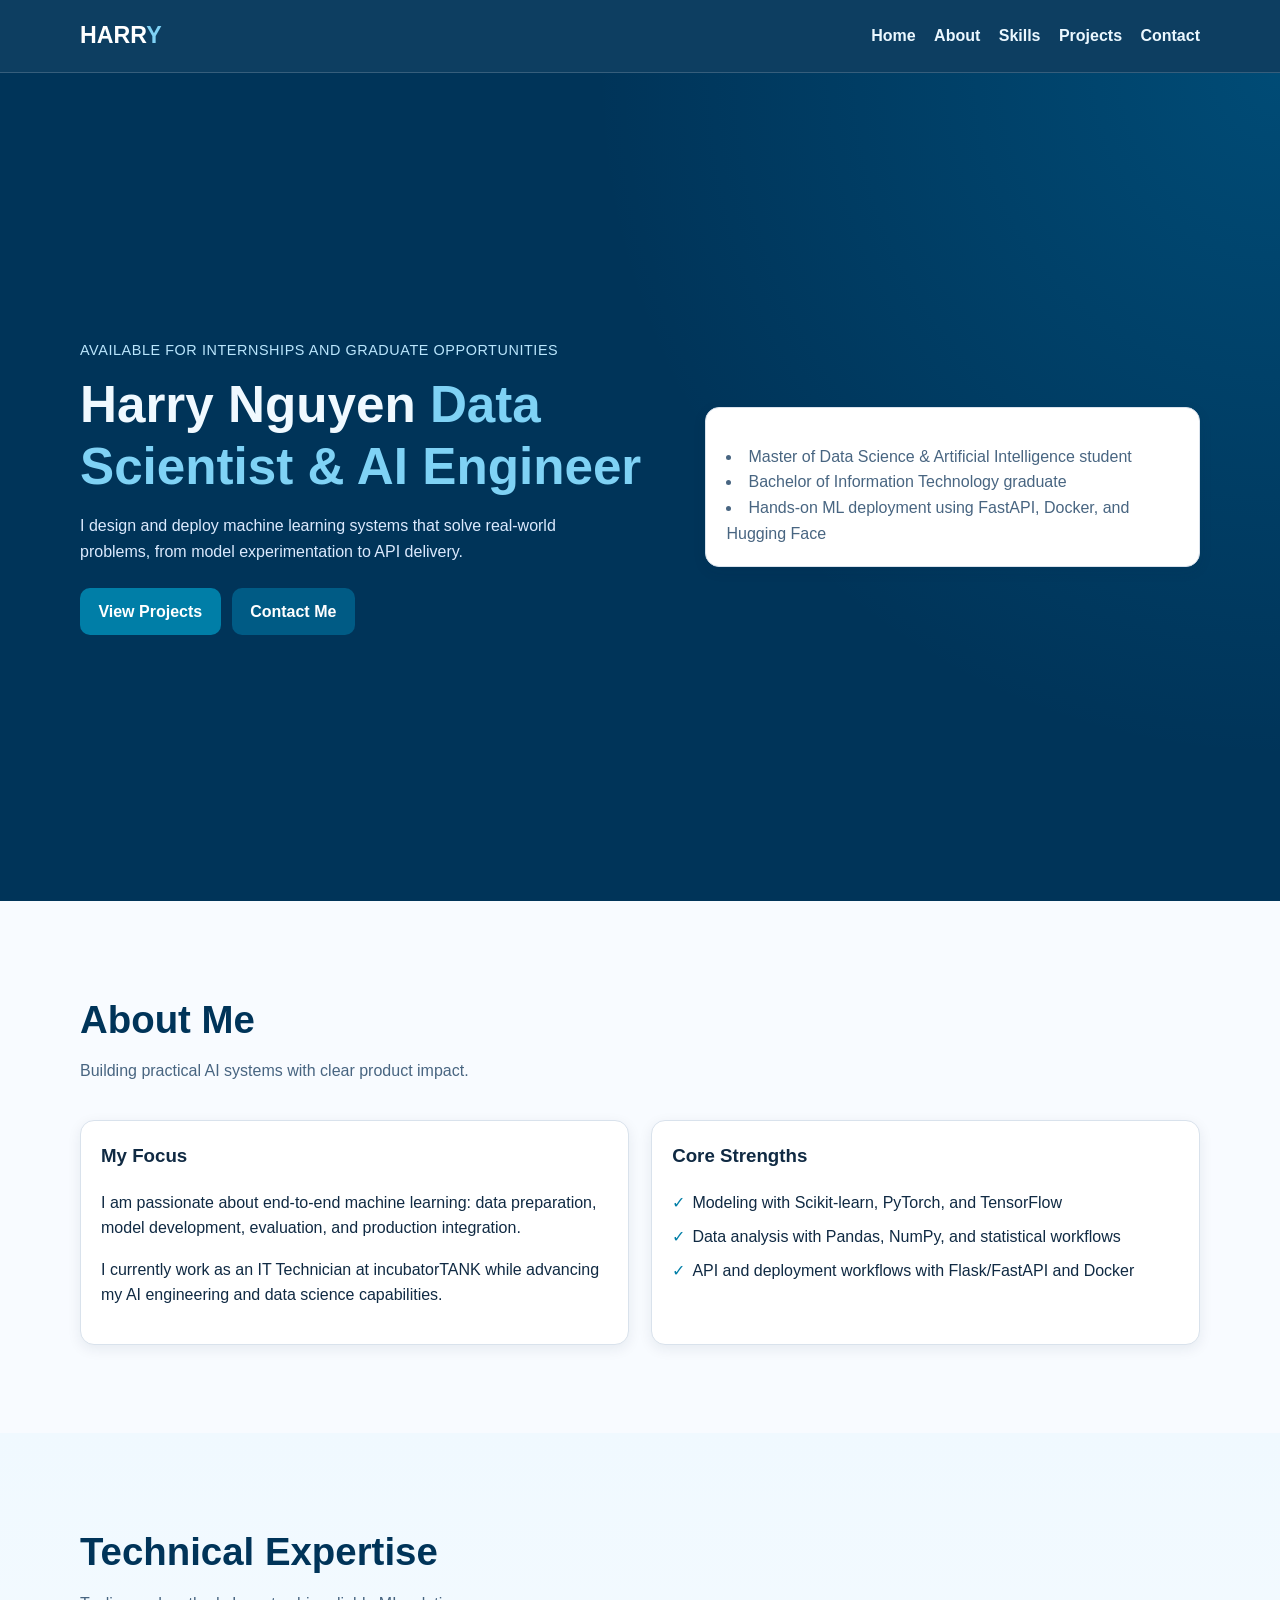
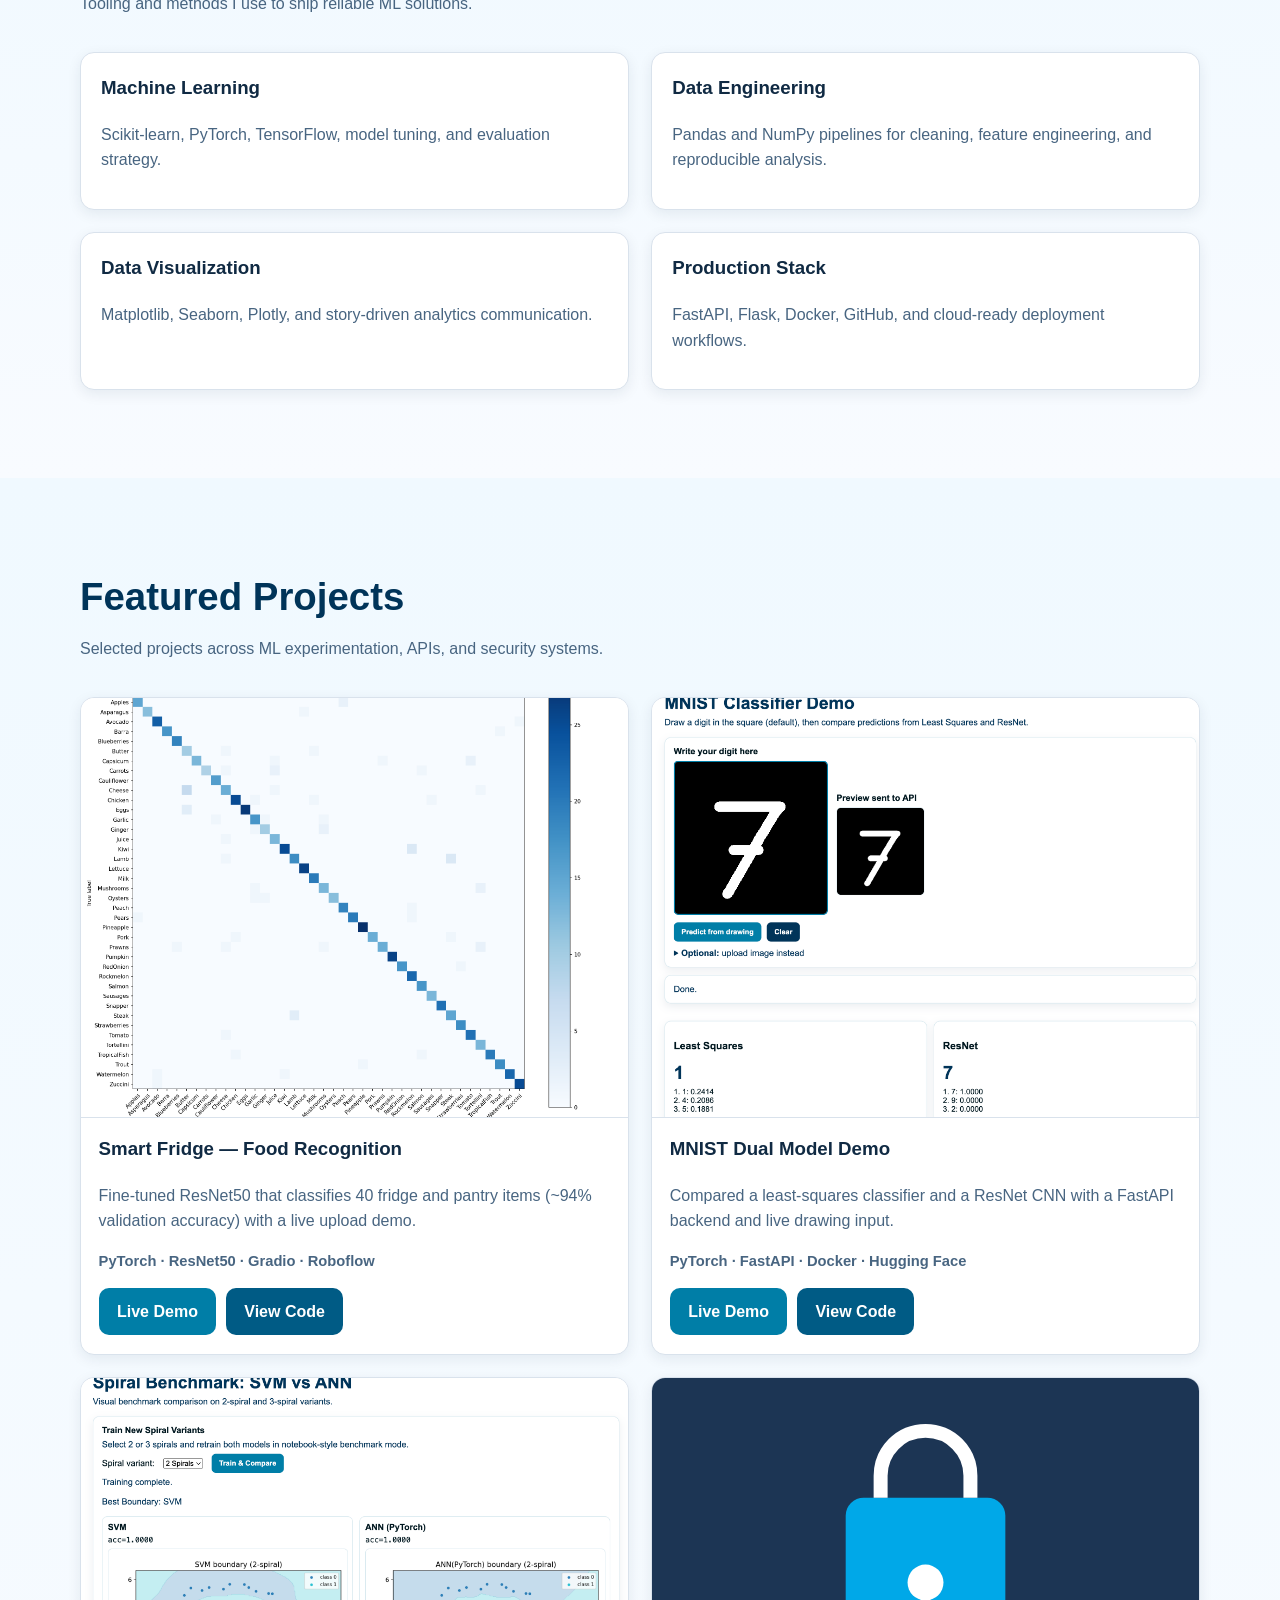
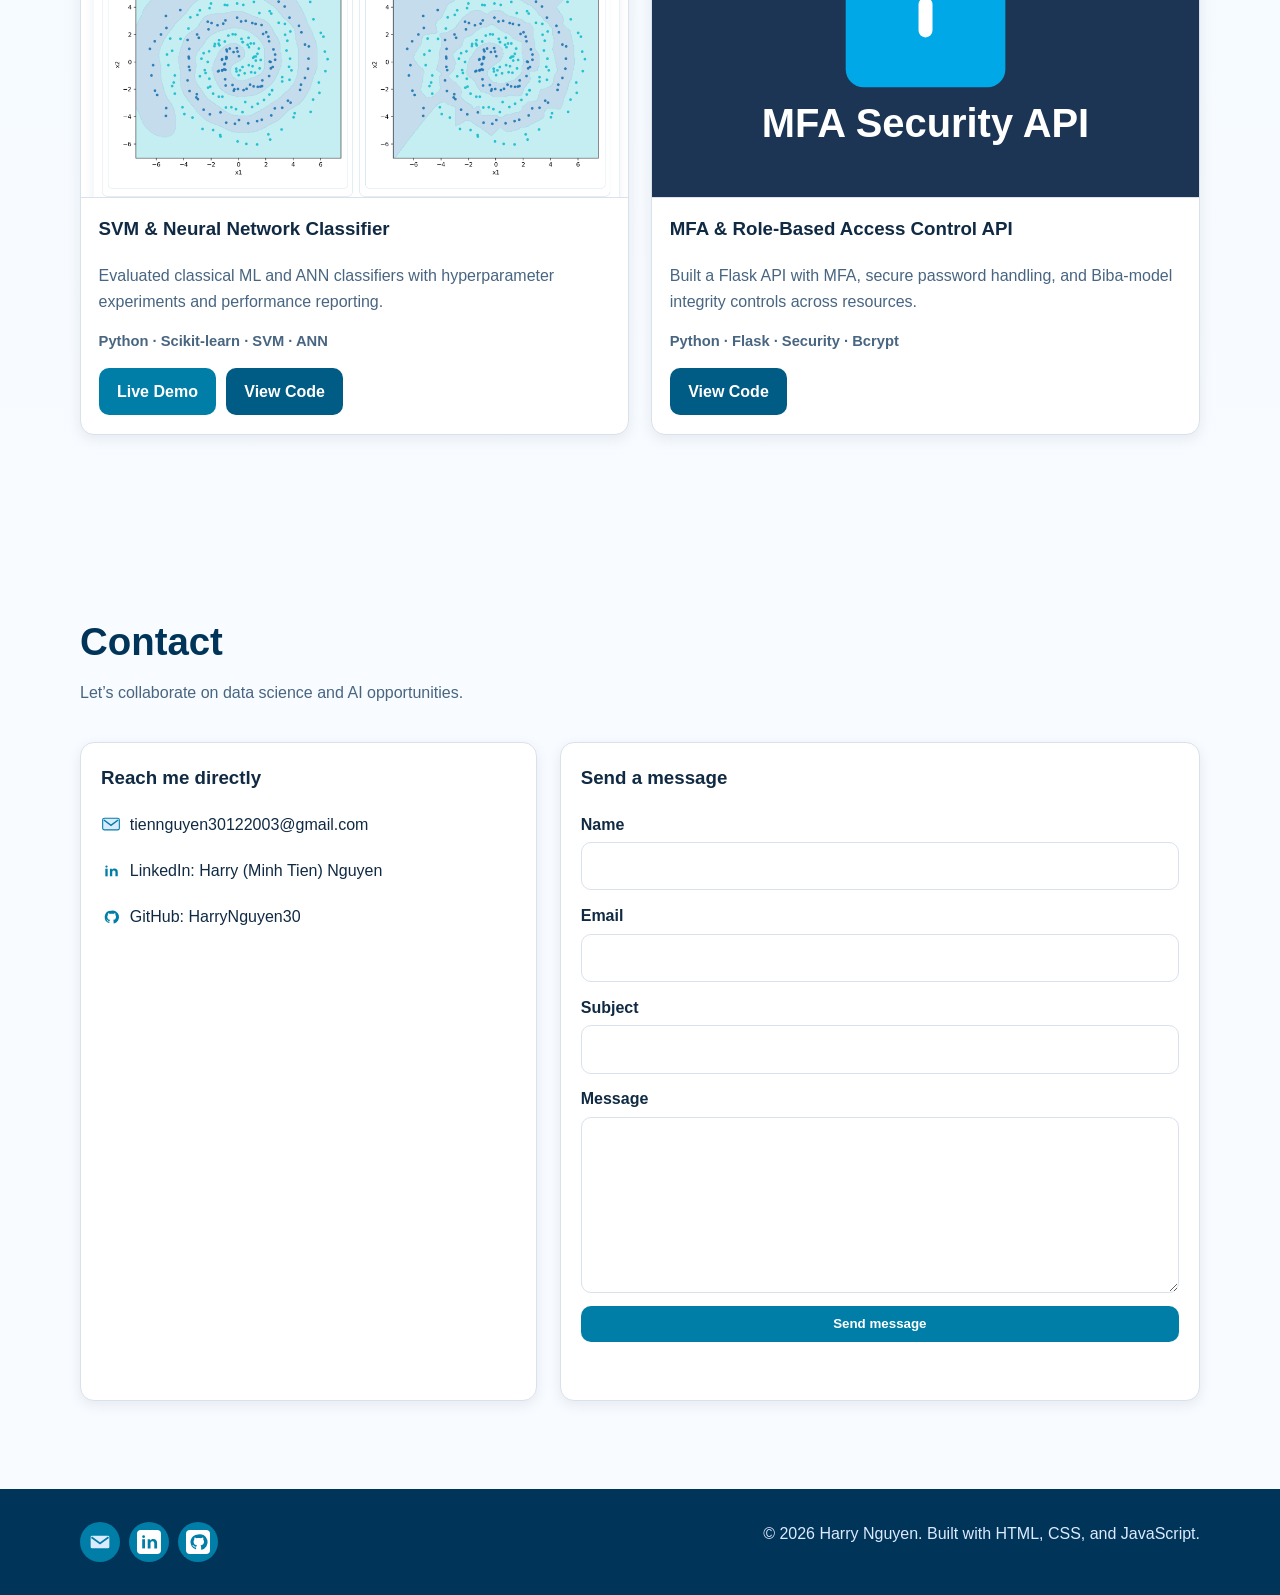
==== index.html @ ab0ff2de "Updated new project" ====
<!DOCTYPE html>
<html lang="en">
<head>
  <meta charset="UTF-8">
  <meta name="viewport" content="width=device-width, initial-scale=1.0">
  <title>Harry Nguyen | Data Scientist & AI Engineer</title>
  <meta name="description" content="Portfolio of Harry Nguyen, Data Scientist and AI Engineer building practical ML systems, APIs, and production-ready AI solutions.">
  <meta name="author" content="Harry Nguyen">
  <meta name="robots" content="index, follow">
  <link rel="canonical" href="https://harrynguyen30.github.io/harrynguyen.github.io/">

  <meta property="og:type" content="website">
  <meta property="og:title" content="Harry Nguyen | Data Scientist & AI Engineer">
  <meta property="og:description" content="Machine learning, AI engineering, and data science portfolio projects by Harry Nguyen.">
  <meta property="og:url" content="https://harrynguyen30.github.io/harrynguyen.github.io/">
  <meta property="og:image" content="images/og-cover.svg">

  <meta name="twitter:card" content="summary_large_image">
  <meta name="twitter:title" content="Harry Nguyen | Data Scientist & AI Engineer">
  <meta name="twitter:description" content="Machine learning, AI engineering, and data science portfolio projects by Harry Nguyen.">
  <meta name="twitter:image" content="images/og-cover.svg">

  <link rel="icon" type="image/svg+xml" href="images/favicon.svg">
  <link rel="stylesheet" href="static/css/theme.css">
  <link rel="stylesheet" href="static/css/layout.css">
  <link rel="stylesheet" href="static/css/components.css">
</head>
<body>
  <a class="skip-link" href="#main-content">Skip to main content</a>

  <header class="site-header" id="top">
    <div class="container">
      <nav class="site-nav" aria-label="Primary">
        <a class="logo" href="#home" aria-label="Go to homepage">
          HARR<span class="highlight">Y</span>
        </a>
        <button class="menu-toggle" type="button" aria-expanded="false" aria-controls="menu-list">
          <span class="menu-icon" aria-hidden="true"></span>
          <span class="sr-only">Toggle navigation menu</span>
        </button>
        <ul class="menu" id="menu-list">
          <li><a href="#home">Home</a></li>
          <li><a href="#about">About</a></li>
          <li><a href="#skills">Skills</a></li>
          <li><a href="#projects">Projects</a></li>
          <li><a href="#contact">Contact</a></li>
        </ul>
      </nav>
    </div>
  </header>

  <main id="main-content">
    <section class="hero" id="home" aria-labelledby="hero-heading">
      <div class="binary-bg" aria-hidden="true"></div>
      <div class="container hero-grid">
        <div class="hero-content">
          <p class="eyebrow">Available for internships and graduate opportunities</p>
          <h1 id="hero-heading">Harry Nguyen <span class="highlight">Data Scientist & AI Engineer</span></h1>
          <p class="lead">
            I design and deploy machine learning systems that solve real-world problems, from model experimentation to API delivery.
          </p>
          <div class="hero-cta">
            <a href="#projects" class="btn">View Projects</a>
            <a href="#contact" class="btn btn-secondary">Contact Me</a>
          </div>
        </div>
        <aside class="hero-aside card" aria-label="Quick profile">
          <ul class="hero-facts">
            <li>Master of Data Science & Artificial Intelligence student</li>
            <li>Bachelor of Information Technology graduate</li>
            <li>Hands-on ML deployment using FastAPI, Docker, and Hugging Face</li>
          </ul>
        </aside>
      </div>
    </section>

    <section id="about" class="section" aria-labelledby="about-heading">
      <div class="container">
        <div class="section-title">
          <h2 id="about-heading">About Me</h2>
          <p>Building practical AI systems with clear product impact.</p>
        </div>
        <div class="about-grid">
          <article class="card">
            <h3>My Focus</h3>
            <p>
              I am passionate about end-to-end machine learning: data preparation, model development, evaluation, and production integration.
            </p>
            <p>
              I currently work as an IT Technician at incubatorTANK while advancing my AI engineering and data science capabilities.
            </p>
          </article>
          <article class="card">
            <h3>Core Strengths</h3>
            <ul class="check-list">
              <li>Modeling with Scikit-learn, PyTorch, and TensorFlow</li>
              <li>Data analysis with Pandas, NumPy, and statistical workflows</li>
              <li>API and deployment workflows with Flask/FastAPI and Docker</li>
            </ul>
          </article>
        </div>
      </div>
    </section>

    <section id="skills" class="section section-alt" aria-labelledby="skills-heading">
      <div class="container">
        <div class="section-title">
          <h2 id="skills-heading">Technical Expertise</h2>
          <p>Tooling and methods I use to ship reliable ML solutions.</p>
        </div>
        <div class="skills-grid">
          <article class="skill card">
            <h3>Machine Learning</h3>
            <p>Scikit-learn, PyTorch, TensorFlow, model tuning, and evaluation strategy.</p>
          </article>
          <article class="skill card">
            <h3>Data Engineering</h3>
            <p>Pandas and NumPy pipelines for cleaning, feature engineering, and reproducible analysis.</p>
          </article>
          <article class="skill card">
            <h3>Data Visualization</h3>
            <p>Matplotlib, Seaborn, Plotly, and story-driven analytics communication.</p>
          </article>
          <article class="skill card">
            <h3>Production Stack</h3>
            <p>FastAPI, Flask, Docker, GitHub, and cloud-ready deployment workflows.</p>
          </article>
        </div>
      </div>
    </section>

    <section id="projects" class="section section-alt" aria-labelledby="projects-heading">
      <div class="container">
        <div class="section-title">
          <h2 id="projects-heading">Featured Projects</h2>
          <p>Selected projects across ML experimentation, APIs, and security systems.</p>
        </div>
        <div class="projects-grid">
          <article class="project card">
            <img src="images/project-smart-fridge.png" alt="Smart Fridge food classifier confusion matrix preview" width="800" height="420" loading="lazy">
            <div class="project-content">
              <h3>Smart Fridge — Food Recognition</h3>
              <p>Fine-tuned ResNet50 that classifies 40 fridge and pantry items (~94% validation accuracy) with a live upload demo.</p>
              <p class="project-tags">PyTorch · ResNet50 · Gradio · Roboflow</p>
              <div class="project-actions">
                <a href="https://huggingface.co/spaces/MinhTien30122003/smart-fridge" target="_blank" rel="noopener noreferrer" class="btn">Live Demo</a>
                <a href="https://github.com/HarryNguyen30/smart-fridge" target="_blank" rel="noopener noreferrer" class="btn btn-secondary">View Code</a>
              </div>
            </div>
          </article>

          <article class="project card">
            <img src="images/project-mnist.png" alt="MNIST dual model demo preview" width="800" height="420" loading="lazy">
            <div class="project-content">
              <h3>MNIST Dual Model Demo</h3>
              <p>Compared a least-squares classifier and a ResNet CNN with a FastAPI backend and live drawing input.</p>
              <p class="project-tags">PyTorch · FastAPI · Docker · Hugging Face</p>
              <div class="project-actions">
                <a href="https://huggingface.co/spaces/MinhTien30122003/MNIST_Demo" target="_blank" rel="noopener noreferrer" class="btn">Live Demo</a>
                <a href="https://github.com/HarryNguyen30/MNIST_Project" target="_blank" rel="noopener noreferrer" class="btn btn-secondary">View Code</a>
              </div>
            </div>
          </article>

          <article class="project card">
            <img src="images/project-svm.png" alt="SVM and neural network classifier preview" width="800" height="420" loading="lazy">
            <div class="project-content">
              <h3>SVM & Neural Network Classifier</h3>
              <p>Evaluated classical ML and ANN classifiers with hyperparameter experiments and performance reporting.</p>
              <p class="project-tags">Python · Scikit-learn · SVM · ANN</p>
              <div class="project-actions">
                <a href="https://huggingface.co/spaces/MinhTien30122003/SVM_vs_CNN" target="_blank" rel="noopener noreferrer" class="btn">Live Demo</a>
                <a href="https://github.com/HarryNguyen30/SVM_ANN_Project" target="_blank" rel="noopener noreferrer" class="btn btn-secondary">View Code</a>
              </div>
            </div>
          </article>

          <article class="project card">
            <img src="images/project-access.svg" alt="MFA and access control API preview" width="800" height="420" loading="lazy">
            <div class="project-content">
              <h3>MFA & Role-Based Access Control API</h3>
              <p>Built a Flask API with MFA, secure password handling, and Biba-model integrity controls across resources.</p>
              <p class="project-tags">Python · Flask · Security · Bcrypt</p>
              <div class="project-actions">
                <a href="https://github.com/HarryNguyen30/Security_Access-control" target="_blank" rel="noopener noreferrer" class="btn btn-secondary">View Code</a>
              </div>
            </div>
          </article>
        </div>
      </div>
    </section>

    <section id="contact" class="section" aria-labelledby="contact-heading">
      <div class="container">
        <div class="section-title">
          <h2 id="contact-heading">Contact</h2>
          <p>Let’s collaborate on data science and AI opportunities.</p>
        </div>
        <div class="contact-grid">
          <article class="card contact-info">
            <h3>Reach me directly</h3>
            <p>
              <a href="mailto:tiennguyen30122003@gmail.com" class="contact-link">
                <img src="images/icon-mail.svg" alt="" width="20" height="20" loading="lazy">
                <span>tiennguyen30122003@gmail.com</span>
              </a>
            </p>
            <p>
              <a href="https://www.linkedin.com/in/mtiennguyen/" target="_blank" rel="noopener noreferrer" class="contact-link">
                <img src="images/icon-linkedin.svg" alt="" width="20" height="20" loading="lazy">
                <span>LinkedIn: Harry (Minh Tien) Nguyen</span>
              </a>
            </p>
            <p>
              <a href="https://github.com/HarryNguyen30" target="_blank" rel="noopener noreferrer" class="contact-link">
                <img src="images/icon-github.svg" alt="" width="20" height="20" loading="lazy">
                <span>GitHub: HarryNguyen30</span>
              </a>
            </p>
          </article>

          <article class="card contact-form-wrap">
            <h3>Send a message</h3>
            <form id="contact-form" class="contact-form" action="https://formspree.io/f/myzevjvw" method="POST" novalidate>
              <div class="form-group">
                <label for="name" class="form-label">Name</label>
                <input id="name" name="name" class="form-control" type="text" autocomplete="name" required>
              </div>
              <div class="form-group">
                <label for="email" class="form-label">Email</label>
                <input id="email" name="email" class="form-control" type="email" autocomplete="email" required>
              </div>
              <div class="form-group">
                <label for="subject" class="form-label">Subject</label>
                <input id="subject" name="subject" class="form-control" type="text">
              </div>
              <div class="form-group">
                <label for="message" class="form-label">Message</label>
                <textarea id="message" name="message" class="form-control" rows="6" required></textarea>
              </div>
              <button type="submit" class="btn">Send message</button>
              <p id="form-status" class="form-status" role="status" aria-live="polite"></p>
            </form>
          </article>
        </div>
      </div>
    </section>
  </main>

  <footer class="site-footer">
    <div class="container footer-inner">
      <div class="social-links" aria-label="Social profiles">
        <a href="mailto:tiennguyen30122003@gmail.com" aria-label="Email Harry Nguyen">
          <img src="images/icon-mail.svg" alt="" width="24" height="24" loading="lazy">
        </a>
        <a href="https://www.linkedin.com/in/mtiennguyen/" target="_blank" rel="noopener noreferrer" aria-label="LinkedIn profile">
          <img src="images/icon-linkedin.svg" alt="" width="24" height="24" loading="lazy">
        </a>
        <a href="https://github.com/HarryNguyen30" target="_blank" rel="noopener noreferrer" aria-label="GitHub profile">
          <img src="images/icon-github.svg" alt="" width="24" height="24" loading="lazy">
        </a>
      </div>
      <p>&copy; 2026 Harry Nguyen. Built with HTML, CSS, and JavaScript.</p>
    </div>
  </footer>

  <script type="application/ld+json">
    {
      "@context": "https://schema.org",
      "@type": "Person",
      "name": "Harry Nguyen",
      "jobTitle": "Data Scientist and AI Engineer",
      "url": "https://harrynguyen30.github.io/harrynguyen.github.io/",
      "sameAs": [
        "https://github.com/HarryNguyen30",
        "https://www.linkedin.com/in/mtiennguyen/"
      ]
    }
  </script>
  <script src="static/js/main.js" defer></script>
</body>
</html>
---- static/css/theme.css ----
:root {
  --bg: #f8fbff;
  --surface: #ffffff;
  --ink: #102a43;
  --muted: #486581;
  --line: #d9e2ec;
  --brand-900: #003459;
  --brand-700: #005b85;
  --brand-600: #007ea7;
  --brand-500: #00a8e8;
  --success: #047857;
  --danger: #b42318;
  --radius-sm: 10px;
  --radius-md: 14px;
  --radius-lg: 20px;
  --shadow-sm: 0 4px 14px rgba(16, 42, 67, 0.08);
  --shadow-md: 0 12px 28px rgba(16, 42, 67, 0.12);
  --font-body: "Inter", "Segoe UI", Arial, sans-serif;
}

*,
*::before,
*::after {
  box-sizing: border-box;
}

html {
  scroll-behavior: smooth;
}

body {
  margin: 0;
  font-family: var(--font-body);
  color: var(--ink);
  background: var(--bg);
  line-height: 1.6;
}

img {
  display: block;
  max-width: 100%;
}

a {
  color: var(--brand-700);
  text-decoration-color: rgba(0, 91, 133, 0.35);
  text-underline-offset: 2px;
}

a:hover {
  color: var(--brand-600);
}

h1,
h2,
h3,
p {
  margin-top: 0;
}

ul {
  margin: 0;
  padding: 0;
}
---- static/css/layout.css ----
.container {
  width: min(1120px, calc(100% - 2rem));
  margin-inline: auto;
}

.section {
  padding: 5.5rem 0;
}

.section-alt {
  background: linear-gradient(180deg, #f0f9ff, #f8fbff);
}

.section-title {
  max-width: 680px;
  margin-bottom: 2.25rem;
}

.section-title h2 {
  font-size: clamp(1.8rem, 3vw, 2.4rem);
  color: var(--brand-900);
  margin-bottom: 0.5rem;
}

.section-title p {
  color: var(--muted);
}

.site-header {
  position: sticky;
  top: 0;
  z-index: 10;
  background: rgba(0, 52, 89, 0.95);
  backdrop-filter: blur(8px);
  border-bottom: 1px solid rgba(217, 226, 236, 0.2);
}

.site-nav {
  min-height: 72px;
  display: flex;
  align-items: center;
  justify-content: space-between;
  gap: 1rem;
}

.menu {
  list-style: none;
  display: flex;
  gap: 1.15rem;
}

.menu a {
  color: #ebf8ff;
  text-decoration: none;
  font-weight: 600;
}

.menu a:hover,
.menu a:focus-visible {
  color: #7fd2f5;
}

.hero {
  position: relative;
  overflow: clip;
  min-height: calc(100vh - 72px);
  display: grid;
  align-items: center;
  background: radial-gradient(circle at top right, rgba(0, 168, 232, 0.2), transparent 45%), var(--brand-900);
  color: #f0f9ff;
}

.hero-grid {
  display: grid;
  grid-template-columns: 1.2fr 1fr;
  gap: 2rem;
  align-items: center;
  padding: 4rem 0;
}

.hero-content {
  position: relative;
  z-index: 1;
}

.hero-content h1 {
  font-size: clamp(2rem, 4vw, 3.5rem);
  line-height: 1.2;
  margin-bottom: 1rem;
}

.about-grid,
.skills-grid,
.stats-grid,
.projects-grid,
.contact-grid {
  display: grid;
  gap: 1.4rem;
}

.about-grid {
  grid-template-columns: repeat(2, minmax(0, 1fr));
}

.skills-grid {
  grid-template-columns: repeat(2, minmax(0, 1fr));
}

.stats-grid {
  grid-template-columns: repeat(4, minmax(0, 1fr));
}

.projects-grid {
  grid-template-columns: repeat(2, minmax(0, 1fr));
}

.contact-grid {
  grid-template-columns: 1fr 1.4fr;
}

.site-footer {
  background: var(--brand-900);
  color: #dbeafe;
  padding: 2rem 0;
}

.footer-inner {
  display: flex;
  flex-wrap: wrap;
  align-items: center;
  justify-content: space-between;
  gap: 1rem;
}

@media (max-width: 1024px) {
  .hero-grid,
  .stats-grid {
    grid-template-columns: repeat(2, minmax(0, 1fr));
  }
}

@media (max-width: 780px) {
  .section {
    padding: 4rem 0;
  }

  .hero-grid,
  .about-grid,
  .skills-grid,
  .projects-grid,
  .stats-grid,
  .contact-grid {
    grid-template-columns: 1fr;
  }
}
---- static/css/components.css ----
.card {
  background: var(--surface);
  border: 1px solid var(--line);
  border-radius: var(--radius-md);
  box-shadow: var(--shadow-sm);
  padding: 1.25rem;
}

.btn {
  display: inline-flex;
  align-items: center;
  justify-content: center;
  border: none;
  border-radius: var(--radius-sm);
  background: var(--brand-600);
  color: #ffffff;
  padding: 0.65rem 1.15rem;
  font-weight: 600;
  text-decoration: none;
  cursor: pointer;
  transition: transform 0.2s ease, background-color 0.2s ease;
}

.btn:hover,
.btn:focus-visible {
  background: var(--brand-500);
  transform: translateY(-1px);
}

.btn-secondary {
  background: var(--brand-700);
}

.logo {
  text-decoration: none;
  color: #ffffff;
  font-weight: 800;
  font-size: 1.45rem;
}

.highlight {
  color: #7fd2f5;
}

.eyebrow {
  color: #bae6fd;
  margin-bottom: 0.75rem;
  text-transform: uppercase;
  letter-spacing: 0.04em;
  font-size: 0.9rem;
}

.lead {
  max-width: 58ch;
  color: #dbeafe;
}

.hero-cta {
  display: flex;
  flex-wrap: wrap;
  gap: 0.7rem;
  margin-top: 1.5rem;
}

.hero-aside img {
  width: 100%;
  border-radius: var(--radius-sm);
}

.hero-facts {
  margin-top: 1rem;
  list-style: disc inside;
  color: var(--muted);
}

.check-list {
  list-style: none;
  display: grid;
  gap: 0.55rem;
}

.check-list li::before {
  content: "✓";
  margin-right: 0.45rem;
  color: var(--brand-600);
}

.skill p,
.stat-label,
.project-content p {
  color: var(--muted);
}

.stat-card {
  text-align: center;
}

.stat-number {
  margin: 0;
  font-size: 2.25rem;
  color: var(--brand-700);
  font-weight: 700;
}

.project {
  padding: 0;
  overflow: hidden;
}

.project > img {
  width: 100%;
  aspect-ratio: 16 / 9;
  object-fit: cover;
  border-bottom: 1px solid var(--line);
}

.project-content {
  padding: 1rem 1.1rem 1.2rem;
}

.project-tags {
  font-size: 0.92rem;
  font-weight: 600;
  color: var(--brand-700);
}

.project-actions {
  display: flex;
  flex-wrap: wrap;
  gap: 0.6rem;
}

.contact-form {
  display: grid;
  gap: 0.8rem;
}

.form-group {
  display: grid;
  gap: 0.3rem;
}

.form-label {
  font-weight: 600;
}

.form-control {
  width: 100%;
  border: 1px solid var(--line);
  border-radius: var(--radius-sm);
  padding: 0.65rem 0.75rem;
  font: inherit;
  color: var(--ink);
  background: #ffffff;
}

.form-control:focus-visible,
.btn:focus-visible,
.menu-toggle:focus-visible,
.menu a:focus-visible {
  outline: 3px solid rgba(0, 168, 232, 0.4);
  outline-offset: 2px;
}

.form-status {
  min-height: 1.5rem;
  margin: 0.1rem 0 0;
  color: var(--success);
  font-weight: 600;
}

.form-status.error {
  color: var(--danger);
}

.social-links {
  display: flex;
  gap: 0.55rem;
}

.social-links a {
  display: inline-flex;
  width: 40px;
  height: 40px;
  border-radius: 999px;
  align-items: center;
  justify-content: center;
  background: var(--brand-600);
}

.social-links a:hover,
.social-links a:focus-visible {
  background: var(--brand-500);
}

.social-links img {
  border: 0;
}

.contact-link {
  display: inline-flex;
  align-items: center;
  gap: 0.55rem;
  text-decoration: none;
  color: var(--ink);
}

.contact-link img {
  flex-shrink: 0;
}

.contact-link:hover,
.contact-link:focus-visible {
  color: var(--brand-700);
}

.skip-link,
.sr-only {
  position: absolute;
  width: 1px;
  height: 1px;
  padding: 0;
  margin: -1px;
  overflow: hidden;
  clip: rect(0, 0, 0, 0);
  white-space: nowrap;
  border: 0;
}

.skip-link:focus {
  width: auto;
  height: auto;
  margin: 1rem;
  clip: auto;
  overflow: visible;
  background: #ffffff;
  color: var(--ink);
  border-radius: 8px;
  padding: 0.6rem 0.8rem;
  z-index: 1000;
}

.binary-bg {
  position: absolute;
  inset: 0;
  pointer-events: none;
  opacity: 0.18;
}

.binary-column {
  position: absolute;
  top: -30%;
  width: 24px;
  color: rgba(186, 230, 253, 0.7);
  font-family: ui-monospace, SFMono-Regular, Menlo, monospace;
  font-size: 12px;
  text-align: center;
  animation-name: fall;
  animation-iteration-count: infinite;
  animation-timing-function: linear;
}

@keyframes fall {
  0% {
    transform: translateY(-120%);
  }
  100% {
    transform: translateY(900%);
  }
}

.menu-toggle {
  display: none;
  width: 42px;
  height: 42px;
  border: 1px solid rgba(255, 255, 255, 0.25);
  background: transparent;
  border-radius: 9px;
  cursor: pointer;
}

.menu-icon,
.menu-icon::before,
.menu-icon::after {
  display: block;
  width: 18px;
  height: 2px;
  border-radius: 2px;
  background: #ffffff;
  margin-inline: auto;
  content: "";
}

.menu-icon::before {
  transform: translateY(-6px);
}

.menu-icon::after {
  transform: translateY(4px);
}

@media (max-width: 780px) {
  .menu-toggle {
    display: block;
  }

  .menu {
    position: absolute;
    top: 72px;
    left: 1rem;
    right: 1rem;
    display: none;
    flex-direction: column;
    gap: 0;
    border-radius: var(--radius-md);
    background: var(--brand-900);
    border: 1px solid rgba(217, 226, 236, 0.2);
    overflow: hidden;
  }

  .menu li {
    border-bottom: 1px solid rgba(217, 226, 236, 0.15);
  }

  .menu li:last-child {
    border-bottom: 0;
  }

  .menu a {
    display: block;
    padding: 0.9rem 1rem;
  }

  .menu.is-open {
    display: flex;
  }
}

@media (prefers-reduced-motion: reduce) {
  *,
  *::before,
  *::after {
    animation-duration: 0.01ms !important;
    animation-iteration-count: 1 !important;
    transition-duration: 0.01ms !important;
    scroll-behavior: auto !important;
  }
}
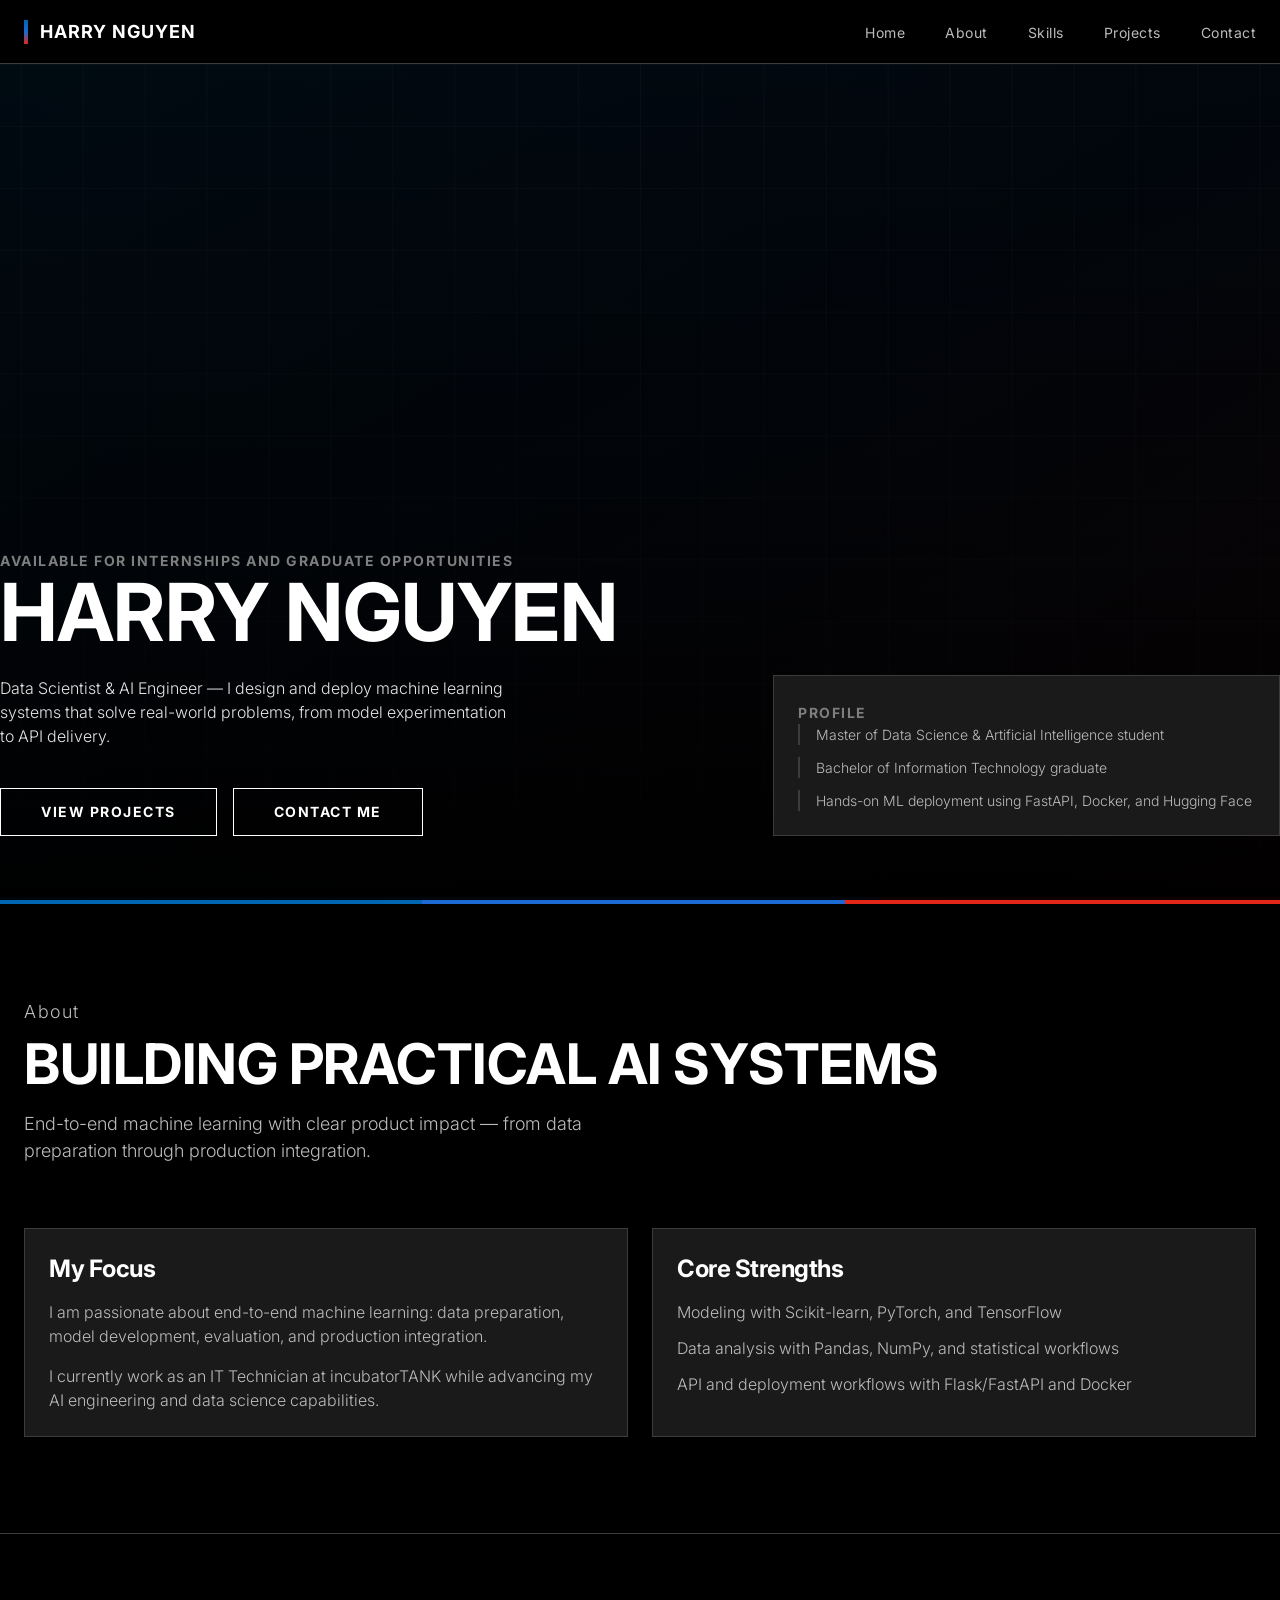
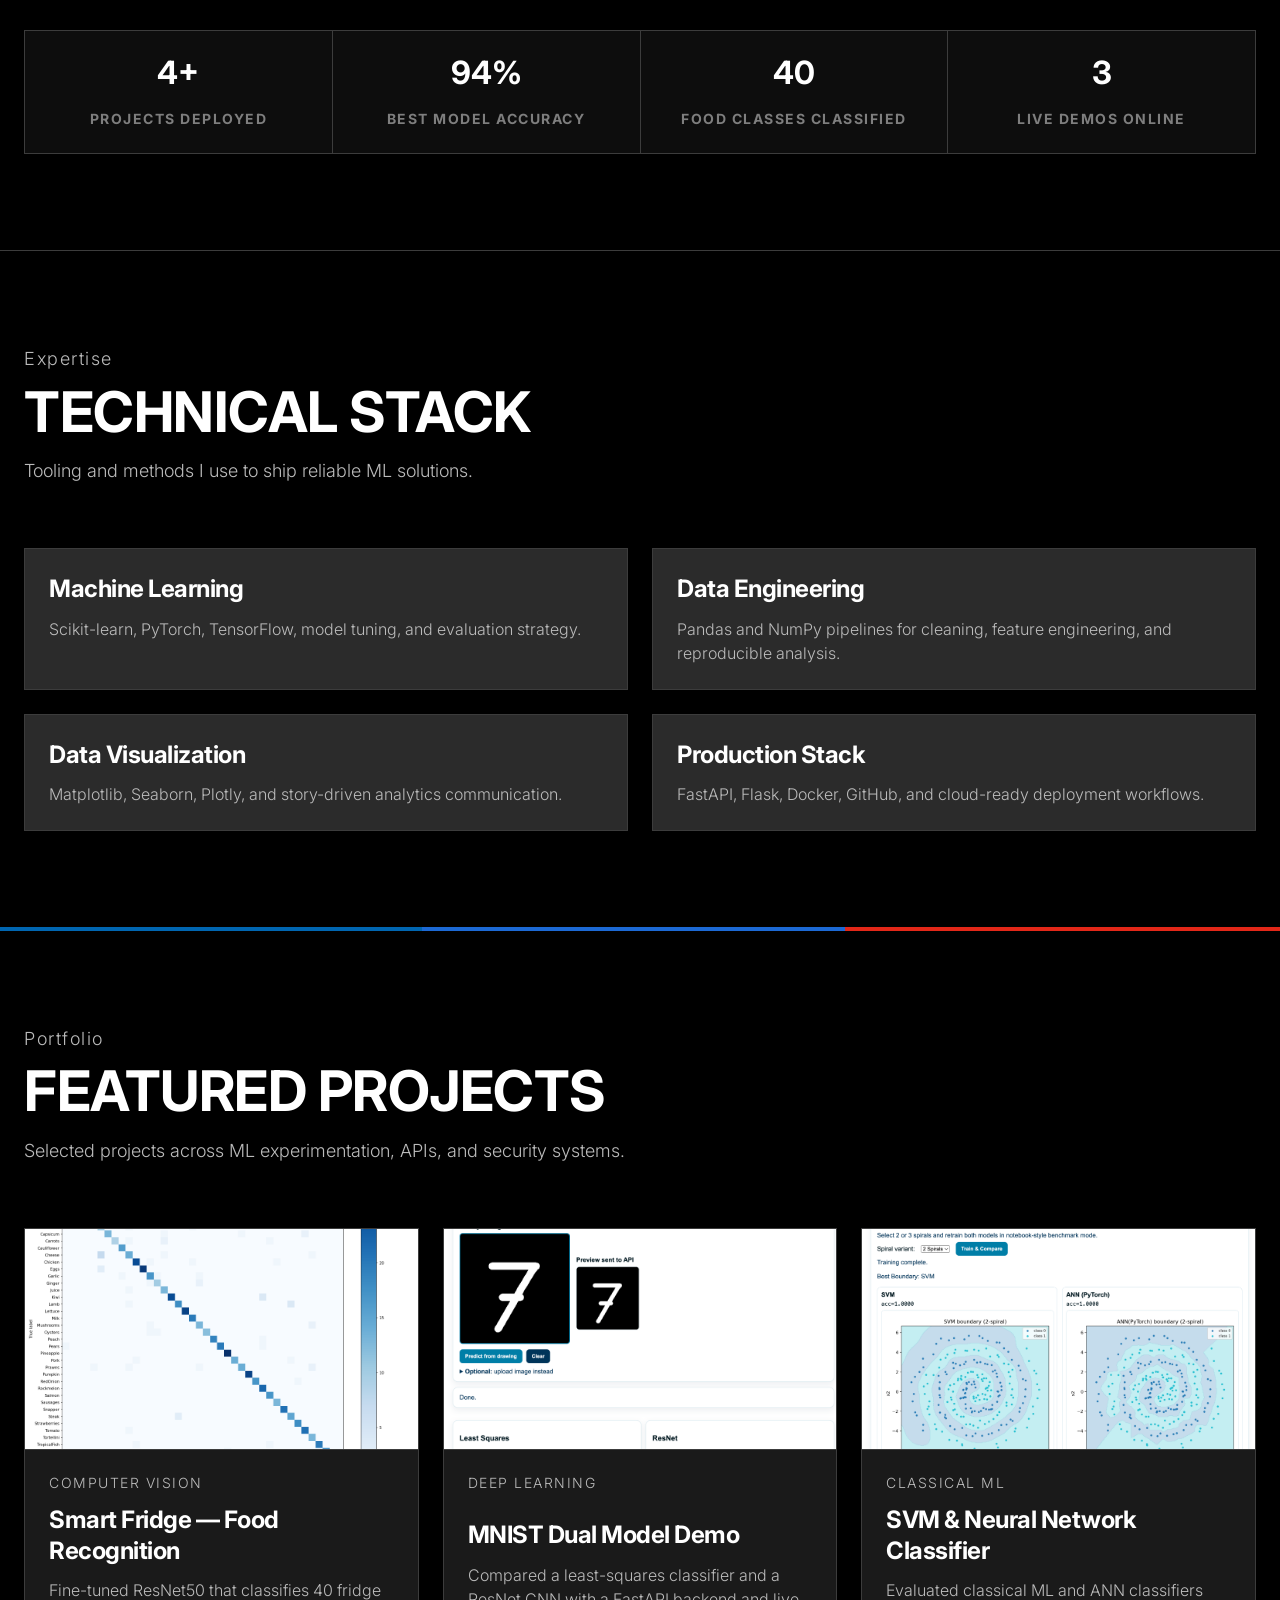
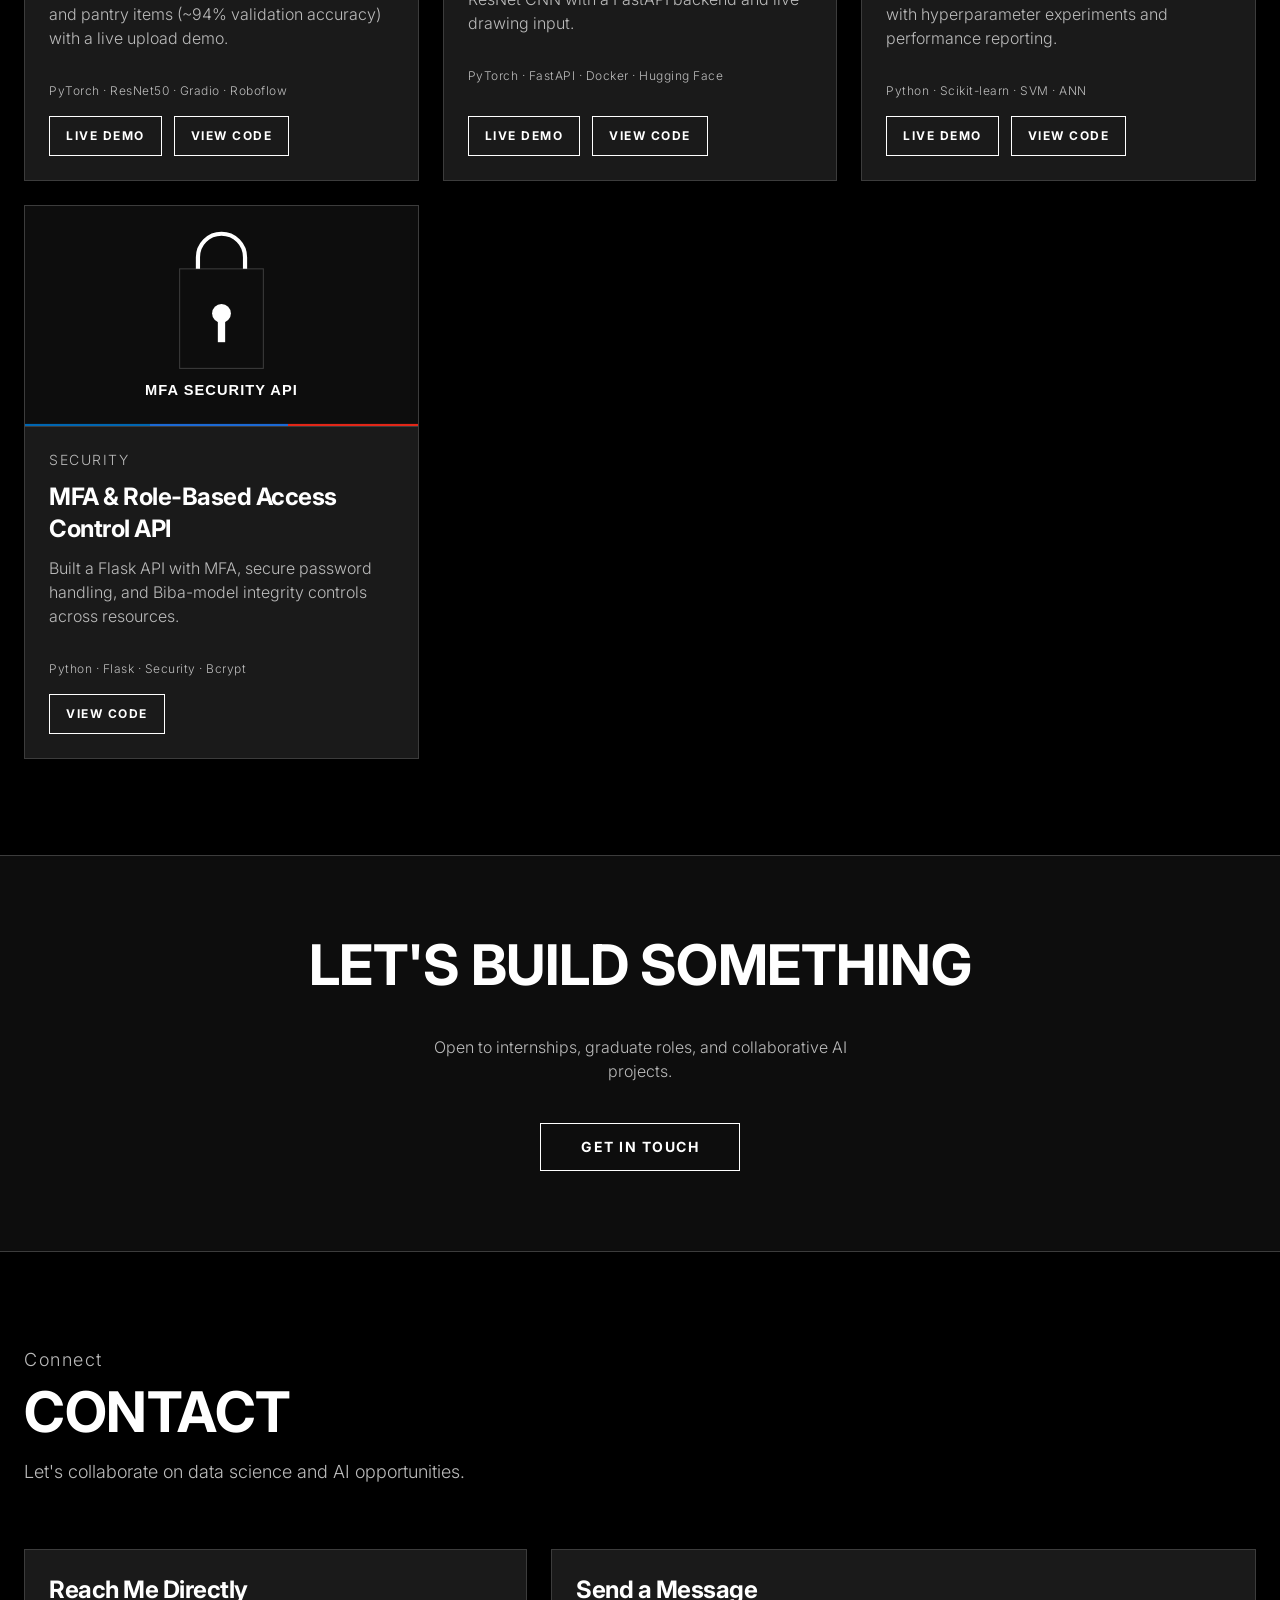
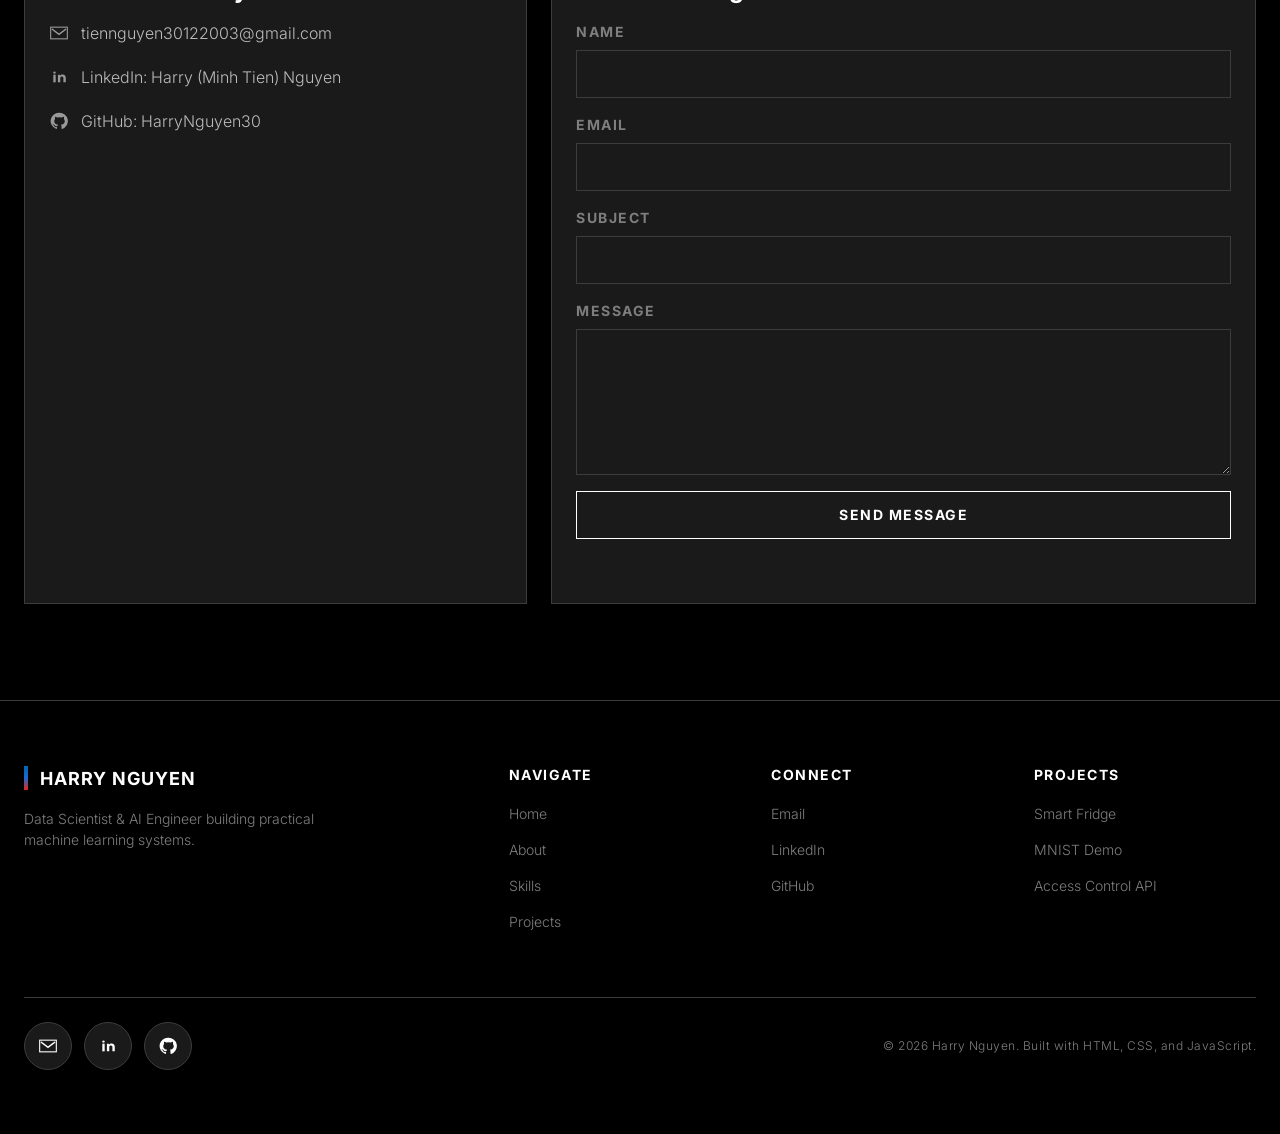
==== commit 3bbc7936: "Update new look of website" ====
--- a/index.html
+++ b/index.html
@@ -20,7 +20,7 @@
   <meta name="twitter:description" content="Machine learning, AI engineering, and data science portfolio projects by Harry Nguyen.">
   <meta name="twitter:image" content="images/og-cover.svg">
 
-  <link rel="icon" type="image/svg+xml" href="images/favicon.svg">
+  <link rel="icon" type="image/svg+xml" href="images/profile.svg">
   <link rel="stylesheet" href="static/css/theme.css">
   <link rel="stylesheet" href="static/css/layout.css">
   <link rel="stylesheet" href="static/css/components.css">
@@ -28,11 +28,12 @@
 <body>
   <a class="skip-link" href="#main-content">Skip to main content</a>
 
-  <header class="site-header" id="top">
+  <header class="top-nav" id="top">
     <div class="container">
       <nav class="site-nav" aria-label="Primary">
         <a class="logo" href="#home" aria-label="Go to homepage">
-          HARR<span class="highlight">Y</span>
+          <span class="logo-stripe" aria-hidden="true"></span>
+          Harry Nguyen
         </a>
         <button class="menu-toggle" type="button" aria-expanded="false" aria-controls="menu-list">
           <span class="menu-icon" aria-hidden="true"></span>
@@ -50,35 +51,44 @@
   </header>
 
   <main id="main-content">
-    <section class="hero" id="home" aria-labelledby="hero-heading">
-      <div class="binary-bg" aria-hidden="true"></div>
-      <div class="container hero-grid">
-        <div class="hero-content">
-          <p class="eyebrow">Available for internships and graduate opportunities</p>
-          <h1 id="hero-heading">Harry Nguyen <span class="highlight">Data Scientist & AI Engineer</span></h1>
-          <p class="lead">
-            I design and deploy machine learning systems that solve real-world problems, from model experimentation to API delivery.
-          </p>
-          <div class="hero-cta">
-            <a href="#projects" class="btn">View Projects</a>
-            <a href="#contact" class="btn btn-secondary">Contact Me</a>
-          </div>
-        </div>
-        <aside class="hero-aside card" aria-label="Quick profile">
-          <ul class="hero-facts">
-            <li>Master of Data Science & Artificial Intelligence student</li>
-            <li>Bachelor of Information Technology graduate</li>
-            <li>Hands-on ML deployment using FastAPI, Docker, and Hugging Face</li>
-          </ul>
-        </aside>
-      </div>
-    </section>
+    <section class="hero-photo-band" id="home" aria-labelledby="hero-heading">
+      <div class="hero-media" aria-hidden="true">
+        <img src="images/hero-bg.svg" alt="" width="1920" height="1080">
+      </div>
+      <div class="hero-overlay" aria-hidden="true"></div>
+      <div class="hero-inner container">
+        <div class="hero-grid">
+          <div class="hero-content">
+            <p class="label-uppercase">Available for internships and graduate opportunities</p>
+            <h1 id="hero-heading">Harry Nguyen</h1>
+            <p class="lead">
+              Data Scientist &amp; AI Engineer — I design and deploy machine learning systems that solve real-world problems, from model experimentation to API delivery.
+            </p>
+            <div class="hero-cta">
+              <a href="#projects" class="button-primary">View Projects</a>
+              <a href="#contact" class="button-primary-outline">Contact Me</a>
+            </div>
+          </div>
+          <aside class="hero-aside" aria-label="Quick profile">
+            <p class="label-uppercase">Profile</p>
+            <ul class="hero-facts">
+              <li>Master of Data Science &amp; Artificial Intelligence student</li>
+              <li>Bachelor of Information Technology graduate</li>
+              <li>Hands-on ML deployment using FastAPI, Docker, and Hugging Face</li>
+            </ul>
+          </aside>
+        </div>
+      </div>
+    </section>
+
+    <div class="m-stripe-divider" aria-hidden="true"></div>
 
     <section id="about" class="section" aria-labelledby="about-heading">
       <div class="container">
         <div class="section-title">
-          <h2 id="about-heading">About Me</h2>
-          <p>Building practical AI systems with clear product impact.</p>
+          <p class="label-uppercase">About</p>
+          <h2 id="about-heading">Building Practical AI Systems</h2>
+          <p>End-to-end machine learning with clear product impact — from data preparation through production integration.</p>
         </div>
         <div class="about-grid">
           <article class="card">
@@ -102,26 +112,50 @@
       </div>
     </section>
 
-    <section id="skills" class="section section-alt" aria-labelledby="skills-heading">
+    <section class="section" aria-label="Key metrics">
+      <div class="container">
+        <div class="spec-grid">
+          <div class="spec-cell">
+            <p class="spec-value">4+</p>
+            <p class="spec-label">Projects Deployed</p>
+          </div>
+          <div class="spec-cell">
+            <p class="spec-value">94%</p>
+            <p class="spec-label">Best Model Accuracy</p>
+          </div>
+          <div class="spec-cell">
+            <p class="spec-value">40</p>
+            <p class="spec-label">Food Classes Classified</p>
+          </div>
+          <div class="spec-cell">
+            <p class="spec-value">3</p>
+            <p class="spec-label">Live Demos Online</p>
+          </div>
+        </div>
+      </div>
+    </section>
+
+    <section id="skills" class="section" aria-labelledby="skills-heading">
       <div class="container">
         <div class="section-title">
-          <h2 id="skills-heading">Technical Expertise</h2>
+          <p class="label-uppercase">Expertise</p>
+          <h2 id="skills-heading">Technical Stack</h2>
           <p>Tooling and methods I use to ship reliable ML solutions.</p>
         </div>
         <div class="skills-grid">
-          <article class="skill card">
+          <article class="skill-card">
             <h3>Machine Learning</h3>
             <p>Scikit-learn, PyTorch, TensorFlow, model tuning, and evaluation strategy.</p>
           </article>
-          <article class="skill card">
+          <article class="skill-card">
             <h3>Data Engineering</h3>
             <p>Pandas and NumPy pipelines for cleaning, feature engineering, and reproducible analysis.</p>
           </article>
-          <article class="skill card">
+          <article class="skill-card">
             <h3>Data Visualization</h3>
             <p>Matplotlib, Seaborn, Plotly, and story-driven analytics communication.</p>
           </article>
-          <article class="skill card">
+          <article class="skill-card">
             <h3>Production Stack</h3>
             <p>FastAPI, Flask, Docker, GitHub, and cloud-ready deployment workflows.</p>
           </article>
@@ -129,16 +163,22 @@
       </div>
     </section>
 
-    <section id="projects" class="section section-alt" aria-labelledby="projects-heading">
+    <div class="m-stripe-divider" aria-hidden="true"></div>
+
+    <section id="projects" class="section" aria-labelledby="projects-heading">
       <div class="container">
         <div class="section-title">
+          <p class="label-uppercase">Portfolio</p>
           <h2 id="projects-heading">Featured Projects</h2>
           <p>Selected projects across ML experimentation, APIs, and security systems.</p>
         </div>
         <div class="projects-grid">
-          <article class="project card">
-            <img src="images/project-smart-fridge.png" alt="Smart Fridge food classifier confusion matrix preview" width="800" height="420" loading="lazy">
-            <div class="project-content">
+          <article class="feature-photo-card">
+            <div class="card-image">
+              <img src="images/project-smart-fridge.png" alt="Smart Fridge food classifier confusion matrix preview" width="800" height="420" loading="lazy">
+            </div>
+            <div class="card-body">
+              <p class="label-uppercase">Computer Vision</p>
               <h3>Smart Fridge — Food Recognition</h3>
               <p>Fine-tuned ResNet50 that classifies 40 fridge and pantry items (~94% validation accuracy) with a live upload demo.</p>
               <p class="project-tags">PyTorch · ResNet50 · Gradio · Roboflow</p>
@@ -149,9 +189,12 @@
             </div>
           </article>
 
-          <article class="project card">
-            <img src="images/project-mnist.png" alt="MNIST dual model demo preview" width="800" height="420" loading="lazy">
-            <div class="project-content">
+          <article class="feature-photo-card">
+            <div class="card-image">
+              <img src="images/project-mnist.png" alt="MNIST dual model demo preview" width="800" height="420" loading="lazy">
+            </div>
+            <div class="card-body">
+              <p class="label-uppercase">Deep Learning</p>
               <h3>MNIST Dual Model Demo</h3>
               <p>Compared a least-squares classifier and a ResNet CNN with a FastAPI backend and live drawing input.</p>
               <p class="project-tags">PyTorch · FastAPI · Docker · Hugging Face</p>
@@ -162,10 +205,13 @@
             </div>
           </article>
 
-          <article class="project card">
-            <img src="images/project-svm.png" alt="SVM and neural network classifier preview" width="800" height="420" loading="lazy">
-            <div class="project-content">
-              <h3>SVM & Neural Network Classifier</h3>
+          <article class="feature-photo-card">
+            <div class="card-image">
+              <img src="images/project-svm.png" alt="SVM and neural network classifier preview" width="800" height="420" loading="lazy">
+            </div>
+            <div class="card-body">
+              <p class="label-uppercase">Classical ML</p>
+              <h3>SVM &amp; Neural Network Classifier</h3>
               <p>Evaluated classical ML and ANN classifiers with hyperparameter experiments and performance reporting.</p>
               <p class="project-tags">Python · Scikit-learn · SVM · ANN</p>
               <div class="project-actions">
@@ -175,10 +221,13 @@
             </div>
           </article>
 
-          <article class="project card">
-            <img src="images/project-access.svg" alt="MFA and access control API preview" width="800" height="420" loading="lazy">
-            <div class="project-content">
-              <h3>MFA & Role-Based Access Control API</h3>
+          <article class="feature-photo-card">
+            <div class="card-image">
+              <img src="images/project-access.svg" alt="MFA and access control API preview" width="800" height="420" loading="lazy">
+            </div>
+            <div class="card-body">
+              <p class="label-uppercase">Security</p>
+              <h3>MFA &amp; Role-Based Access Control API</h3>
               <p>Built a Flask API with MFA, secure password handling, and Biba-model integrity controls across resources.</p>
               <p class="project-tags">Python · Flask · Security · Bcrypt</p>
               <div class="project-actions">
@@ -190,15 +239,24 @@
       </div>
     </section>
 
+    <section class="cta-band" aria-labelledby="cta-heading">
+      <div class="container">
+        <h2 id="cta-heading">Let's Build Something</h2>
+        <p class="lead">Open to internships, graduate roles, and collaborative AI projects.</p>
+        <a href="#contact" class="button-primary-outline">Get In Touch</a>
+      </div>
+    </section>
+
     <section id="contact" class="section" aria-labelledby="contact-heading">
       <div class="container">
         <div class="section-title">
+          <p class="label-uppercase">Connect</p>
           <h2 id="contact-heading">Contact</h2>
-          <p>Let’s collaborate on data science and AI opportunities.</p>
+          <p>Let's collaborate on data science and AI opportunities.</p>
         </div>
         <div class="contact-grid">
           <article class="card contact-info">
-            <h3>Reach me directly</h3>
+            <h3>Reach Me Directly</h3>
             <p>
               <a href="mailto:tiennguyen30122003@gmail.com" class="contact-link">
                 <img src="images/icon-mail.svg" alt="" width="20" height="20" loading="lazy">
@@ -220,7 +278,7 @@
           </article>
 
           <article class="card contact-form-wrap">
-            <h3>Send a message</h3>
+            <h3>Send a Message</h3>
             <form id="contact-form" class="contact-form" action="https://formspree.io/f/myzevjvw" method="POST" novalidate>
               <div class="form-group">
                 <label for="name" class="form-label">Name</label>
@@ -238,7 +296,7 @@
                 <label for="message" class="form-label">Message</label>
                 <textarea id="message" name="message" class="form-control" rows="6" required></textarea>
               </div>
-              <button type="submit" class="btn">Send message</button>
+              <button type="submit" class="button-primary">Send Message</button>
               <p id="form-status" class="form-status" role="status" aria-live="polite"></p>
             </form>
           </article>
@@ -248,19 +306,55 @@
   </main>
 
   <footer class="site-footer">
-    <div class="container footer-inner">
-      <div class="social-links" aria-label="Social profiles">
-        <a href="mailto:tiennguyen30122003@gmail.com" aria-label="Email Harry Nguyen">
-          <img src="images/icon-mail.svg" alt="" width="24" height="24" loading="lazy">
-        </a>
-        <a href="https://www.linkedin.com/in/mtiennguyen/" target="_blank" rel="noopener noreferrer" aria-label="LinkedIn profile">
-          <img src="images/icon-linkedin.svg" alt="" width="24" height="24" loading="lazy">
-        </a>
-        <a href="https://github.com/HarryNguyen30" target="_blank" rel="noopener noreferrer" aria-label="GitHub profile">
-          <img src="images/icon-github.svg" alt="" width="24" height="24" loading="lazy">
-        </a>
-      </div>
-      <p>&copy; 2026 Harry Nguyen. Built with HTML, CSS, and JavaScript.</p>
+    <div class="container">
+      <div class="footer-grid">
+        <div class="footer-brand">
+          <a class="logo" href="#home" aria-label="Go to homepage">
+            <span class="logo-stripe" aria-hidden="true"></span>
+            Harry Nguyen
+          </a>
+          <p>Data Scientist &amp; AI Engineer building practical machine learning systems.</p>
+        </div>
+        <div class="footer-col">
+          <h4>Navigate</h4>
+          <ul>
+            <li><a href="#home">Home</a></li>
+            <li><a href="#about">About</a></li>
+            <li><a href="#skills">Skills</a></li>
+            <li><a href="#projects">Projects</a></li>
+          </ul>
+        </div>
+        <div class="footer-col">
+          <h4>Connect</h4>
+          <ul>
+            <li><a href="mailto:tiennguyen30122003@gmail.com">Email</a></li>
+            <li><a href="https://www.linkedin.com/in/mtiennguyen/" target="_blank" rel="noopener noreferrer">LinkedIn</a></li>
+            <li><a href="https://github.com/HarryNguyen30" target="_blank" rel="noopener noreferrer">GitHub</a></li>
+          </ul>
+        </div>
+        <div class="footer-col">
+          <h4>Projects</h4>
+          <ul>
+            <li><a href="https://huggingface.co/spaces/MinhTien30122003/smart-fridge" target="_blank" rel="noopener noreferrer">Smart Fridge</a></li>
+            <li><a href="https://huggingface.co/spaces/MinhTien30122003/MNIST_Demo" target="_blank" rel="noopener noreferrer">MNIST Demo</a></li>
+            <li><a href="https://github.com/HarryNguyen30/Security_Access-control" target="_blank" rel="noopener noreferrer">Access Control API</a></li>
+          </ul>
+        </div>
+      </div>
+      <div class="footer-bottom">
+        <div class="social-links" aria-label="Social profiles">
+          <a href="mailto:tiennguyen30122003@gmail.com" class="button-icon" aria-label="Email Harry Nguyen">
+            <img src="images/icon-mail.svg" alt="" width="20" height="20" loading="lazy">
+          </a>
+          <a href="https://www.linkedin.com/in/mtiennguyen/" target="_blank" rel="noopener noreferrer" class="button-icon" aria-label="LinkedIn profile">
+            <img src="images/icon-linkedin.svg" alt="" width="20" height="20" loading="lazy">
+          </a>
+          <a href="https://github.com/HarryNguyen30" target="_blank" rel="noopener noreferrer" class="button-icon" aria-label="GitHub profile">
+            <img src="images/icon-github.svg" alt="" width="20" height="20" loading="lazy">
+          </a>
+        </div>
+        <p>&copy; 2026 Harry Nguyen. Built with HTML, CSS, and JavaScript.</p>
+      </div>
     </div>
   </footer>
 
@@ -280,4 +374,3 @@
   <script src="static/js/main.js" defer></script>
 </body>
 </html>
-    
--- a/static/css/theme.css
+++ b/static/css/theme.css
@@ -1,21 +1,69 @@
+@import url("https://fonts.googleapis.com/css2?family=Inter:wght@300;400;700&display=swap");
+
 :root {
-  --bg: #f8fbff;
-  --surface: #ffffff;
-  --ink: #102a43;
-  --muted: #486581;
-  --line: #d9e2ec;
-  --brand-900: #003459;
-  --brand-700: #005b85;
-  --brand-600: #007ea7;
-  --brand-500: #00a8e8;
-  --success: #047857;
-  --danger: #b42318;
-  --radius-sm: 10px;
-  --radius-md: 14px;
-  --radius-lg: 20px;
-  --shadow-sm: 0 4px 14px rgba(16, 42, 67, 0.08);
-  --shadow-md: 0 12px 28px rgba(16, 42, 67, 0.12);
-  --font-body: "Inter", "Segoe UI", Arial, sans-serif;
+  /* Brand & Accent */
+  --color-primary: #ffffff;
+  --color-m-blue-light: #0066b1;
+  --color-m-blue-dark: #1c69d4;
+  --color-m-red: #e22718;
+  --color-electric-blue: #0653b6;
+
+  /* Surface */
+  --color-canvas: #000000;
+  --color-surface-soft: #0d0d0d;
+  --color-surface-card: #1a1a1a;
+  --color-surface-elevated: #262626;
+  --color-carbon-gray: #2b2b2b;
+
+  /* Hairlines */
+  --color-hairline: #3c3c3c;
+  --color-hairline-strong: #262626;
+
+  /* Text */
+  --color-on-dark: #ffffff;
+  --color-body: #bbbbbb;
+  --color-body-strong: #e6e6e6;
+  --color-muted: #7e7e7e;
+
+  /* Semantic */
+  --color-warning: #f4b400;
+  --color-success: #0fa336;
+  --color-danger: #e22718;
+
+  /* Spacing */
+  --spacing-xxs: 4px;
+  --spacing-xs: 8px;
+  --spacing-sm: 12px;
+  --spacing-md: 16px;
+  --spacing-lg: 24px;
+  --spacing-xl: 40px;
+  --spacing-xxl: 64px;
+  --spacing-section: 96px;
+
+  /* Radius */
+  --rounded-none: 0px;
+  --rounded-sm: 4px;
+  --rounded-full: 9999px;
+
+  /* Typography */
+  --font-display: "Inter", -apple-system, BlinkMacSystemFont, "Segoe UI", Roboto, sans-serif;
+  --font-body: "Inter", -apple-system, BlinkMacSystemFont, "Segoe UI", Roboto, sans-serif;
+
+  --text-display-xl: clamp(3rem, 8vw, 5rem);
+  --text-display-lg: clamp(2.25rem, 5vw, 3.5rem);
+  --text-display-md: clamp(1.75rem, 3.5vw, 2.5rem);
+  --text-display-sm: clamp(1.5rem, 2.5vw, 2rem);
+  --text-title-lg: 1.5rem;
+  --text-title-md: 1.25rem;
+  --text-title-sm: 1.125rem;
+  --text-label-uppercase: 0.875rem;
+  --text-body-md: 1rem;
+  --text-body-sm: 0.875rem;
+  --text-caption: 0.75rem;
+  --text-button: 0.875rem;
+  --text-nav-link: 0.875rem;
+
+  --max-content: 1440px;
 }
 
 *,
@@ -31,9 +79,12 @@
 body {
   margin: 0;
   font-family: var(--font-body);
-  color: var(--ink);
-  background: var(--bg);
-  line-height: 1.6;
+  font-weight: 300;
+  font-size: var(--text-body-md);
+  line-height: 1.5;
+  color: var(--color-body);
+  background: var(--color-canvas);
+  -webkit-font-smoothing: antialiased;
 }
 
 img {
@@ -42,18 +93,14 @@
 }
 
 a {
-  color: var(--brand-700);
-  text-decoration-color: rgba(0, 91, 133, 0.35);
-  text-underline-offset: 2px;
-}
-
-a:hover {
-  color: var(--brand-600);
+  color: var(--color-on-dark);
+  text-decoration: none;
 }
 
 h1,
 h2,
 h3,
+h4,
 p {
   margin-top: 0;
 }
@@ -61,4 +108,51 @@
 ul {
   margin: 0;
   padding: 0;
+  list-style: none;
 }
+
+h1,
+h2,
+h3,
+h4 {
+  font-family: var(--font-display);
+  font-weight: 700;
+  color: var(--color-on-dark);
+  text-transform: uppercase;
+  letter-spacing: -0.5px;
+}
+
+h1 {
+  font-size: var(--text-display-xl);
+  line-height: 1;
+}
+
+h2 {
+  font-size: var(--text-display-lg);
+  line-height: 1.05;
+}
+
+h3 {
+  font-size: var(--text-title-lg);
+  line-height: 1.3;
+}
+
+h4 {
+  font-size: var(--text-title-md);
+  line-height: 1.4;
+  text-transform: none;
+  font-weight: 400;
+}
+
+p {
+  margin-bottom: 0;
+}
+
+p + p {
+  margin-top: var(--spacing-md);
+}
+
+::selection {
+  background: var(--color-m-blue-dark);
+  color: var(--color-on-dark);
+}
--- a/static/css/layout.css
+++ b/static/css/layout.css
@@ -1,155 +1,297 @@
 .container {
-  width: min(1120px, calc(100% - 2rem));
+  width: min(var(--max-content), calc(100% - 2 * var(--spacing-lg)));
   margin-inline: auto;
 }
 
 .section {
-  padding: 5.5rem 0;
-}
-
-.section-alt {
-  background: linear-gradient(180deg, #f0f9ff, #f8fbff);
+  padding-block: var(--spacing-section);
+}
+
+.section + .section {
+  border-top: 1px solid var(--color-hairline);
 }
 
 .section-title {
-  max-width: 680px;
-  margin-bottom: 2.25rem;
+  margin-bottom: var(--spacing-xxl);
+}
+
+.section-title .label-uppercase {
+  margin-bottom: var(--spacing-sm);
 }
 
 .section-title h2 {
-  font-size: clamp(1.8rem, 3vw, 2.4rem);
-  color: var(--brand-900);
-  margin-bottom: 0.5rem;
+  margin-bottom: var(--spacing-md);
 }
 
 .section-title p {
-  color: var(--muted);
-}
-
-.site-header {
+  max-width: 58ch;
+  font-size: var(--text-title-sm);
+  font-weight: 300;
+  color: var(--color-body);
+  text-transform: none;
+}
+
+/* Top Navigation */
+.top-nav {
   position: sticky;
   top: 0;
-  z-index: 10;
-  background: rgba(0, 52, 89, 0.95);
-  backdrop-filter: blur(8px);
-  border-bottom: 1px solid rgba(217, 226, 236, 0.2);
+  z-index: 100;
+  height: 64px;
+  background: var(--color-canvas);
+  border-bottom: 1px solid var(--color-hairline);
+}
+
+.top-nav .container {
+  height: 100%;
 }
 
 .site-nav {
-  min-height: 72px;
+  height: 100%;
   display: flex;
   align-items: center;
   justify-content: space-between;
-  gap: 1rem;
-}
-
-.menu {
-  list-style: none;
-  display: flex;
-  gap: 1.15rem;
-}
-
-.menu a {
-  color: #ebf8ff;
-  text-decoration: none;
-  font-weight: 600;
-}
-
-.menu a:hover,
-.menu a:focus-visible {
-  color: #7fd2f5;
-}
-
-.hero {
+  gap: var(--spacing-lg);
+}
+
+/* Hero Photo Band */
+.hero-photo-band {
   position: relative;
-  overflow: clip;
-  min-height: calc(100vh - 72px);
-  display: grid;
-  align-items: center;
-  background: radial-gradient(circle at top right, rgba(0, 168, 232, 0.2), transparent 45%), var(--brand-900);
-  color: #f0f9ff;
-}
-
-.hero-grid {
-  display: grid;
-  grid-template-columns: 1.2fr 1fr;
-  gap: 2rem;
-  align-items: center;
-  padding: 4rem 0;
-}
-
-.hero-content {
+  min-height: calc(100vh - 64px);
+  display: flex;
+  align-items: flex-end;
+  background: var(--color-canvas);
+  overflow: hidden;
+}
+
+.hero-photo-band .hero-media {
+  position: absolute;
+  inset: 0;
+}
+
+.hero-photo-band .hero-media img {
+  width: 100%;
+  height: 100%;
+  object-fit: cover;
+  object-position: center top;
+}
+
+.hero-photo-band .hero-overlay {
+  position: absolute;
+  inset: 0;
+  background: linear-gradient(
+    to top,
+    rgba(0, 0, 0, 0.95) 0%,
+    rgba(0, 0, 0, 0.6) 40%,
+    rgba(0, 0, 0, 0.3) 100%
+  );
+}
+
+.hero-photo-band .hero-inner {
   position: relative;
   z-index: 1;
+  width: 100%;
+  padding-block: var(--spacing-xxl);
+}
+
+.hero-photo-band .hero-grid {
+  display: grid;
+  grid-template-columns: 1.4fr 1fr;
+  gap: var(--spacing-xxl);
+  align-items: end;
 }
 
 .hero-content h1 {
-  font-size: clamp(2rem, 4vw, 3.5rem);
-  line-height: 1.2;
-  margin-bottom: 1rem;
-}
-
-.about-grid,
-.skills-grid,
-.stats-grid,
-.projects-grid,
+  margin-bottom: var(--spacing-lg);
+}
+
+.hero-content .lead {
+  max-width: 52ch;
+  font-size: var(--text-body-md);
+  font-weight: 300;
+  color: var(--color-body-strong);
+  line-height: 1.5;
+  text-transform: none;
+}
+
+.hero-cta {
+  display: flex;
+  flex-wrap: wrap;
+  gap: var(--spacing-md);
+  margin-top: var(--spacing-xl);
+}
+
+.hero-aside {
+  background: var(--color-surface-card);
+  border: 1px solid var(--color-hairline);
+  padding: var(--spacing-lg);
+}
+
+.hero-facts {
+  display: grid;
+  gap: var(--spacing-sm);
+}
+
+.hero-facts li {
+  font-size: var(--text-body-sm);
+  font-weight: 300;
+  color: var(--color-body);
+  padding-left: var(--spacing-md);
+  border-left: 2px solid var(--color-hairline);
+}
+
+/* Grids */
+.about-grid {
+  display: grid;
+  grid-template-columns: repeat(2, minmax(0, 1fr));
+  gap: var(--spacing-lg);
+}
+
+.spec-grid {
+  display: grid;
+  grid-template-columns: repeat(4, minmax(0, 1fr));
+  gap: 1px;
+  background: var(--color-hairline);
+  border: 1px solid var(--color-hairline);
+}
+
+.skills-grid {
+  display: grid;
+  grid-template-columns: repeat(2, minmax(0, 1fr));
+  gap: var(--spacing-lg);
+}
+
+.projects-grid {
+  display: grid;
+  grid-template-columns: repeat(3, minmax(0, 1fr));
+  gap: var(--spacing-lg);
+}
+
 .contact-grid {
   display: grid;
-  gap: 1.4rem;
-}
-
-.about-grid {
-  grid-template-columns: repeat(2, minmax(0, 1fr));
-}
-
-.skills-grid {
-  grid-template-columns: repeat(2, minmax(0, 1fr));
-}
-
-.stats-grid {
-  grid-template-columns: repeat(4, minmax(0, 1fr));
-}
-
-.projects-grid {
-  grid-template-columns: repeat(2, minmax(0, 1fr));
-}
-
-.contact-grid {
   grid-template-columns: 1fr 1.4fr;
-}
-
+  gap: var(--spacing-lg);
+}
+
+/* CTA Band */
+.cta-band {
+  position: relative;
+  padding-block: 80px;
+  text-align: center;
+  background: var(--color-surface-soft);
+  border-top: 1px solid var(--color-hairline);
+  border-bottom: 1px solid var(--color-hairline);
+}
+
+.cta-band h2 {
+  margin-bottom: var(--spacing-xl);
+}
+
+.cta-band .lead {
+  max-width: 48ch;
+  margin-inline: auto;
+  margin-bottom: var(--spacing-xl);
+  font-weight: 300;
+  color: var(--color-body);
+  text-transform: none;
+}
+
+/* Footer */
 .site-footer {
-  background: var(--brand-900);
-  color: #dbeafe;
-  padding: 2rem 0;
-}
-
-.footer-inner {
+  background: var(--color-canvas);
+  border-top: 1px solid var(--color-hairline);
+  padding-block: var(--spacing-xxl);
+}
+
+.footer-grid {
+  display: grid;
+  grid-template-columns: 2fr repeat(3, 1fr);
+  gap: var(--spacing-xl);
+  margin-bottom: var(--spacing-xxl);
+}
+
+.footer-brand p {
+  font-size: var(--text-body-sm);
+  font-weight: 300;
+  color: var(--color-muted);
+  margin-top: var(--spacing-md);
+  max-width: 36ch;
+}
+
+.footer-col h4 {
+  font-size: var(--text-label-uppercase);
+  font-weight: 700;
+  letter-spacing: 1.5px;
+  text-transform: uppercase;
+  color: var(--color-on-dark);
+  margin-bottom: var(--spacing-md);
+}
+
+.footer-col ul {
+  display: grid;
+  gap: var(--spacing-sm);
+}
+
+.footer-col a {
+  font-size: var(--text-body-sm);
+  font-weight: 300;
+  color: var(--color-muted);
+}
+
+.footer-col a:hover,
+.footer-col a:focus-visible {
+  color: var(--color-on-dark);
+}
+
+.footer-bottom {
   display: flex;
   flex-wrap: wrap;
   align-items: center;
   justify-content: space-between;
-  gap: 1rem;
+  gap: var(--spacing-md);
+  padding-top: var(--spacing-lg);
+  border-top: 1px solid var(--color-hairline);
+}
+
+.footer-bottom p {
+  font-size: var(--text-caption);
+  color: var(--color-muted);
+  letter-spacing: 0.5px;
 }
 
 @media (max-width: 1024px) {
-  .hero-grid,
-  .stats-grid {
+  .projects-grid {
     grid-template-columns: repeat(2, minmax(0, 1fr));
   }
-}
-
-@media (max-width: 780px) {
+
+  .spec-grid {
+    grid-template-columns: repeat(2, minmax(0, 1fr));
+  }
+
+  .footer-grid {
+    grid-template-columns: repeat(2, minmax(0, 1fr));
+  }
+}
+
+@media (max-width: 768px) {
   .section {
-    padding: 4rem 0;
-  }
-
-  .hero-grid,
+    padding-block: var(--spacing-xxl);
+  }
+
+  .hero-photo-band {
+    min-height: auto;
+  }
+
+  .hero-photo-band .hero-grid,
   .about-grid,
   .skills-grid,
   .projects-grid,
-  .stats-grid,
-  .contact-grid {
+  .spec-grid,
+  .contact-grid,
+  .footer-grid {
     grid-template-columns: 1fr;
   }
-}
+
+  .footer-grid {
+    gap: var(--spacing-lg);
+  }
+}
--- a/static/css/components.css
+++ b/static/css/components.css
@@ -1,219 +1,427 @@
-.card {
-  background: var(--surface);
-  border: 1px solid var(--line);
-  border-radius: var(--radius-md);
-  box-shadow: var(--shadow-sm);
-  padding: 1.25rem;
-}
-
+/* M Stripe Divider */
+.m-stripe-divider {
+  height: 4px;
+  width: 100%;
+  background: linear-gradient(
+    to right,
+    var(--color-m-blue-light) 0%,
+    var(--color-m-blue-light) 33%,
+    var(--color-m-blue-dark) 33%,
+    var(--color-m-blue-dark) 66%,
+    var(--color-m-red) 66%,
+    var(--color-m-red) 100%
+  );
+}
+
+.m-stripe-divider--short {
+  width: 64px;
+}
+
+/* Logo */
+.logo {
+  display: flex;
+  align-items: center;
+  gap: var(--spacing-sm);
+  text-decoration: none;
+  color: var(--color-on-dark);
+  font-family: var(--font-display);
+  font-weight: 700;
+  font-size: 1.125rem;
+  letter-spacing: 1px;
+  text-transform: uppercase;
+}
+
+.logo-stripe {
+  width: 4px;
+  height: 24px;
+  background: linear-gradient(
+    to bottom,
+    var(--color-m-blue-light) 0%,
+    var(--color-m-blue-dark) 50%,
+    var(--color-m-red) 100%
+  );
+  flex-shrink: 0;
+}
+
+/* Navigation */
+.menu {
+  display: flex;
+  align-items: center;
+  gap: var(--spacing-xl);
+}
+
+.menu a {
+  font-size: var(--text-nav-link);
+  font-weight: 400;
+  letter-spacing: 0.5px;
+  color: var(--color-body);
+  text-transform: none;
+  transition: color 0.15s ease;
+}
+
+.menu a:hover,
+.menu a:focus-visible,
+.menu a.is-active {
+  color: var(--color-on-dark);
+}
+
+.menu-toggle {
+  display: none;
+  width: 48px;
+  height: 48px;
+  border: 1px solid var(--color-hairline);
+  background: transparent;
+  cursor: pointer;
+  padding: 0;
+}
+
+.menu-icon,
+.menu-icon::before,
+.menu-icon::after {
+  display: block;
+  width: 18px;
+  height: 1px;
+  background: var(--color-on-dark);
+  margin-inline: auto;
+  content: "";
+}
+
+.menu-icon::before {
+  transform: translateY(-6px);
+}
+
+.menu-icon::after {
+  transform: translateY(5px);
+}
+
+/* Labels */
+.label-uppercase {
+  display: inline-block;
+  font-family: var(--font-display);
+  font-size: var(--text-label-uppercase);
+  font-weight: 700;
+  line-height: 1.3;
+  letter-spacing: 1.5px;
+  text-transform: uppercase;
+  color: var(--color-muted);
+}
+
+/* Buttons */
+.button-primary,
+.button-primary-outline,
 .btn {
   display: inline-flex;
   align-items: center;
   justify-content: center;
-  border: none;
-  border-radius: var(--radius-sm);
-  background: var(--brand-600);
-  color: #ffffff;
-  padding: 0.65rem 1.15rem;
-  font-weight: 600;
+  min-height: 48px;
+  padding: var(--spacing-md) var(--spacing-xl);
+  background: transparent;
+  border: 1px solid var(--color-on-dark);
+  border-radius: var(--rounded-none);
+  font-family: var(--font-display);
+  font-size: var(--text-button);
+  font-weight: 700;
+  line-height: 1;
+  letter-spacing: 1.5px;
+  text-transform: uppercase;
+  white-space: nowrap;
+  color: var(--color-on-dark);
   text-decoration: none;
   cursor: pointer;
-  transition: transform 0.2s ease, background-color 0.2s ease;
-}
-
+  transition: background-color 0.15s ease, color 0.15s ease;
+}
+
+.button-primary:hover,
+.button-primary:focus-visible,
+.button-primary-outline:hover,
+.button-primary-outline:focus-visible,
 .btn:hover,
-.btn:focus-visible {
-  background: var(--brand-500);
-  transform: translateY(-1px);
-}
-
-.btn-secondary {
-  background: var(--brand-700);
-}
-
-.logo {
+.btn:focus-visible,
+.btn-secondary:hover,
+.btn-secondary:focus-visible {
+  background: var(--color-on-dark);
+  color: var(--color-canvas);
+}
+
+.button-icon {
+  display: inline-flex;
+  align-items: center;
+  justify-content: center;
+  width: 48px;
+  height: 48px;
+  border-radius: var(--rounded-full);
+  background: var(--color-surface-card);
+  border: 1px solid var(--color-hairline);
+  transition: background-color 0.15s ease;
+}
+
+.button-icon:hover,
+.button-icon:focus-visible {
+  background: var(--color-surface-elevated);
+}
+
+.button-icon img {
+  width: 20px;
+  height: 20px;
+  filter: brightness(0) invert(1);
+}
+
+/* Text Link */
+.text-link {
+  display: inline-flex;
+  align-items: center;
+  gap: var(--spacing-xs);
+  font-family: var(--font-display);
+  font-size: var(--text-label-uppercase);
+  font-weight: 700;
+  letter-spacing: 1.5px;
+  text-transform: uppercase;
+  color: var(--color-on-dark);
   text-decoration: none;
-  color: #ffffff;
-  font-weight: 800;
-  font-size: 1.45rem;
-}
-
-.highlight {
-  color: #7fd2f5;
-}
-
-.eyebrow {
-  color: #bae6fd;
-  margin-bottom: 0.75rem;
+}
+
+.text-link::after {
+  content: "→";
+}
+
+.text-link:hover,
+.text-link:focus-visible {
+  color: var(--color-body-strong);
+}
+
+/* Cards */
+.card {
+  background: var(--color-surface-card);
+  border: 1px solid var(--color-hairline);
+  border-radius: var(--rounded-none);
+  padding: var(--spacing-lg);
+}
+
+.card h3 {
+  text-transform: none;
+  margin-bottom: var(--spacing-md);
+}
+
+.card p {
+  font-weight: 300;
+  color: var(--color-body);
+}
+
+/* Spec Cell */
+.spec-cell {
+  background: var(--color-surface-soft);
+  padding: var(--spacing-lg);
+  text-align: center;
+}
+
+.spec-cell .spec-value {
+  font-family: var(--font-display);
+  font-size: var(--text-display-sm);
+  font-weight: 700;
+  line-height: 1.15;
+  color: var(--color-on-dark);
+  margin-bottom: var(--spacing-sm);
+}
+
+.spec-cell .spec-label {
+  font-family: var(--font-display);
+  font-size: var(--text-label-uppercase);
+  font-weight: 700;
+  letter-spacing: 1.5px;
   text-transform: uppercase;
-  letter-spacing: 0.04em;
-  font-size: 0.9rem;
-}
-
-.lead {
-  max-width: 58ch;
-  color: #dbeafe;
-}
-
-.hero-cta {
+  color: var(--color-muted);
+}
+
+/* Feature Photo Card (Projects) */
+.feature-photo-card {
+  background: var(--color-surface-card);
+  border: 1px solid var(--color-hairline);
+  border-radius: var(--rounded-none);
+  display: flex;
+  flex-direction: column;
+}
+
+.feature-photo-card .card-image {
+  aspect-ratio: 16 / 9;
+  overflow: hidden;
+  border-bottom: 1px solid var(--color-hairline);
+}
+
+.feature-photo-card .card-image img {
+  width: 100%;
+  height: 100%;
+  object-fit: cover;
+}
+
+.feature-photo-card .card-body {
+  padding: var(--spacing-lg);
+  display: flex;
+  flex-direction: column;
+  flex: 1;
+}
+
+.feature-photo-card .card-body .label-uppercase {
+  margin-bottom: var(--spacing-sm);
+}
+
+.feature-photo-card .card-body h3 {
+  text-transform: none;
+  margin-bottom: var(--spacing-sm);
+}
+
+.feature-photo-card .card-body p {
+  flex: 1;
+  font-weight: 300;
+  color: var(--color-body);
+  margin-bottom: var(--spacing-md);
+}
+
+.feature-photo-card .project-tags {
+  font-size: var(--text-caption);
+  font-weight: 400;
+  letter-spacing: 0.5px;
+  color: var(--color-muted);
+  margin-bottom: var(--spacing-lg);
+}
+
+.feature-photo-card .project-actions {
   display: flex;
   flex-wrap: wrap;
-  gap: 0.7rem;
-  margin-top: 1.5rem;
-}
-
-.hero-aside img {
-  width: 100%;
-  border-radius: var(--radius-sm);
-}
-
-.hero-facts {
-  margin-top: 1rem;
-  list-style: disc inside;
-  color: var(--muted);
-}
-
+  gap: var(--spacing-sm);
+}
+
+.feature-photo-card .project-actions .btn {
+  min-height: 40px;
+  padding: var(--spacing-sm) var(--spacing-md);
+  font-size: 0.75rem;
+}
+
+/* Skill Card */
+.skill-card {
+  background: var(--color-carbon-gray);
+  border: 1px solid var(--color-hairline);
+  padding: var(--spacing-lg);
+}
+
+.skill-card h3 {
+  text-transform: none;
+  margin-bottom: var(--spacing-sm);
+}
+
+.skill-card p {
+  font-weight: 300;
+  color: var(--color-body);
+}
+
+/* Check List */
 .check-list {
-  list-style: none;
   display: grid;
-  gap: 0.55rem;
-}
-
-.check-list li::before {
-  content: "✓";
-  margin-right: 0.45rem;
-  color: var(--brand-600);
-}
-
-.skill p,
-.stat-label,
-.project-content p {
-  color: var(--muted);
-}
-
-.stat-card {
-  text-align: center;
-}
-
-.stat-number {
-  margin: 0;
-  font-size: 2.25rem;
-  color: var(--brand-700);
-  font-weight: 700;
-}
-
-.project {
-  padding: 0;
-  overflow: hidden;
-}
-
-.project > img {
-  width: 100%;
-  aspect-ratio: 16 / 9;
-  object-fit: cover;
-  border-bottom: 1px solid var(--line);
-}
-
-.project-content {
-  padding: 1rem 1.1rem 1.2rem;
-}
-
-.project-tags {
-  font-size: 0.92rem;
-  font-weight: 600;
-  color: var(--brand-700);
-}
-
-.project-actions {
-  display: flex;
-  flex-wrap: wrap;
-  gap: 0.6rem;
-}
-
-.contact-form {
-  display: grid;
-  gap: 0.8rem;
-}
-
-.form-group {
-  display: grid;
-  gap: 0.3rem;
-}
-
-.form-label {
-  font-weight: 600;
-}
-
-.form-control {
-  width: 100%;
-  border: 1px solid var(--line);
-  border-radius: var(--radius-sm);
-  padding: 0.65rem 0.75rem;
-  font: inherit;
-  color: var(--ink);
-  background: #ffffff;
-}
-
-.form-control:focus-visible,
-.btn:focus-visible,
-.menu-toggle:focus-visible,
-.menu a:focus-visible {
-  outline: 3px solid rgba(0, 168, 232, 0.4);
-  outline-offset: 2px;
-}
-
-.form-status {
-  min-height: 1.5rem;
-  margin: 0.1rem 0 0;
-  color: var(--success);
-  font-weight: 600;
-}
-
-.form-status.error {
-  color: var(--danger);
-}
-
-.social-links {
-  display: flex;
-  gap: 0.55rem;
-}
-
-.social-links a {
-  display: inline-flex;
-  width: 40px;
-  height: 40px;
-  border-radius: 999px;
-  align-items: center;
-  justify-content: center;
-  background: var(--brand-600);
-}
-
-.social-links a:hover,
-.social-links a:focus-visible {
-  background: var(--brand-500);
-}
-
-.social-links img {
-  border: 0;
-}
-
+  gap: var(--spacing-sm);
+}
+
+.check-list li {
+  font-weight: 300;
+  color: var(--color-body);
+}
+
+/* Contact */
 .contact-link {
   display: inline-flex;
   align-items: center;
-  gap: 0.55rem;
+  gap: var(--spacing-sm);
+  font-weight: 300;
+  color: var(--color-body);
   text-decoration: none;
-  color: var(--ink);
+  transition: color 0.15s ease;
 }
 
 .contact-link img {
   flex-shrink: 0;
+  filter: brightness(0) invert(0.6);
 }
 
 .contact-link:hover,
 .contact-link:focus-visible {
-  color: var(--brand-700);
-}
-
+  color: var(--color-on-dark);
+}
+
+.contact-link:hover img,
+.contact-link:focus-visible img {
+  filter: brightness(0) invert(1);
+}
+
+.contact-info p + p {
+  margin-top: var(--spacing-md);
+}
+
+/* Forms */
+.contact-form {
+  display: grid;
+  gap: var(--spacing-md);
+}
+
+.form-group {
+  display: grid;
+  gap: var(--spacing-xs);
+}
+
+.form-label {
+  font-size: var(--text-label-uppercase);
+  font-weight: 700;
+  letter-spacing: 1.5px;
+  text-transform: uppercase;
+  color: var(--color-muted);
+}
+
+.form-control {
+  width: 100%;
+  height: 48px;
+  padding: var(--spacing-sm) var(--spacing-md);
+  background: var(--color-surface-card);
+  border: 1px solid var(--color-hairline);
+  border-radius: var(--rounded-none);
+  font-family: var(--font-body);
+  font-size: var(--text-body-md);
+  font-weight: 300;
+  color: var(--color-on-dark);
+  transition: border-color 0.15s ease;
+}
+
+textarea.form-control {
+  height: auto;
+  min-height: 144px;
+  resize: vertical;
+}
+
+.form-control:focus-visible {
+  outline: none;
+  border-color: var(--color-on-dark);
+  border-width: 2px;
+  padding: calc(var(--spacing-sm) - 1px) calc(var(--spacing-md) - 1px);
+}
+
+.form-control::placeholder {
+  color: var(--color-muted);
+}
+
+.form-status {
+  min-height: 1.5rem;
+  font-size: var(--text-body-sm);
+  font-weight: 300;
+  color: var(--color-success);
+}
+
+.form-status.error {
+  color: var(--color-danger);
+}
+
+/* Social Links */
+.social-links {
+  display: flex;
+  gap: var(--spacing-sm);
+}
+
+/* Accessibility */
 .skip-link,
 .sr-only {
   position: absolute;
@@ -230,109 +438,83 @@
 .skip-link:focus {
   width: auto;
   height: auto;
-  margin: 1rem;
+  margin: var(--spacing-md);
   clip: auto;
   overflow: visible;
-  background: #ffffff;
-  color: var(--ink);
-  border-radius: 8px;
-  padding: 0.6rem 0.8rem;
+  background: var(--color-on-dark);
+  color: var(--color-canvas);
+  padding: var(--spacing-sm) var(--spacing-md);
   z-index: 1000;
 }
 
-.binary-bg {
-  position: absolute;
-  inset: 0;
-  pointer-events: none;
-  opacity: 0.18;
-}
-
-.binary-column {
-  position: absolute;
-  top: -30%;
-  width: 24px;
-  color: rgba(186, 230, 253, 0.7);
-  font-family: ui-monospace, SFMono-Regular, Menlo, monospace;
-  font-size: 12px;
-  text-align: center;
-  animation-name: fall;
-  animation-iteration-count: infinite;
-  animation-timing-function: linear;
-}
-
-@keyframes fall {
-  0% {
-    transform: translateY(-120%);
-  }
-  100% {
-    transform: translateY(900%);
-  }
-}
-
-.menu-toggle {
-  display: none;
-  width: 42px;
-  height: 42px;
-  border: 1px solid rgba(255, 255, 255, 0.25);
-  background: transparent;
-  border-radius: 9px;
-  cursor: pointer;
-}
-
-.menu-icon,
-.menu-icon::before,
-.menu-icon::after {
-  display: block;
-  width: 18px;
-  height: 2px;
-  border-radius: 2px;
-  background: #ffffff;
-  margin-inline: auto;
-  content: "";
-}
-
-.menu-icon::before {
-  transform: translateY(-6px);
-}
-
-.menu-icon::after {
-  transform: translateY(4px);
-}
-
-@media (max-width: 780px) {
+.button-primary:focus-visible,
+.button-primary-outline:focus-visible,
+.btn:focus-visible,
+.menu-toggle:focus-visible,
+.menu a:focus-visible,
+.text-link:focus-visible,
+.contact-link:focus-visible {
+  outline: 2px solid var(--color-on-dark);
+  outline-offset: 2px;
+}
+
+/* Mobile Navigation Overlay */
+@media (max-width: 768px) {
   .menu-toggle {
     display: block;
   }
 
   .menu {
+    position: fixed;
+    inset: 0;
+    z-index: 200;
+    flex-direction: column;
+    align-items: stretch;
+    justify-content: flex-start;
+    gap: 0;
+    padding-top: 64px;
+    background: var(--color-canvas);
+    transform: translateX(100%);
+    transition: transform 0.25s ease;
+  }
+
+  .menu.is-open {
+    transform: translateX(0);
+  }
+
+  .menu::before {
+    content: "";
     position: absolute;
-    top: 72px;
-    left: 1rem;
-    right: 1rem;
-    display: none;
-    flex-direction: column;
-    gap: 0;
-    border-radius: var(--radius-md);
-    background: var(--brand-900);
-    border: 1px solid rgba(217, 226, 236, 0.2);
-    overflow: hidden;
+    top: 0;
+    left: 0;
+    right: 0;
+    height: 4px;
+    background: linear-gradient(
+      to right,
+      var(--color-m-blue-light) 0%,
+      var(--color-m-blue-light) 33%,
+      var(--color-m-blue-dark) 33%,
+      var(--color-m-blue-dark) 66%,
+      var(--color-m-red) 66%,
+      var(--color-m-red) 100%
+    );
   }
 
   .menu li {
-    border-bottom: 1px solid rgba(217, 226, 236, 0.15);
-  }
-
-  .menu li:last-child {
-    border-bottom: 0;
+    border-bottom: 1px solid var(--color-hairline);
   }
 
   .menu a {
     display: block;
-    padding: 0.9rem 1rem;
-  }
-
-  .menu.is-open {
-    display: flex;
+    padding: var(--spacing-lg);
+    font-size: var(--text-title-md);
+    color: var(--color-body-strong);
+  }
+
+  .menu a:hover,
+  .menu a:focus-visible {
+    color: var(--color-on-dark);
+    background: var(--color-surface-soft);
   }
 }
 
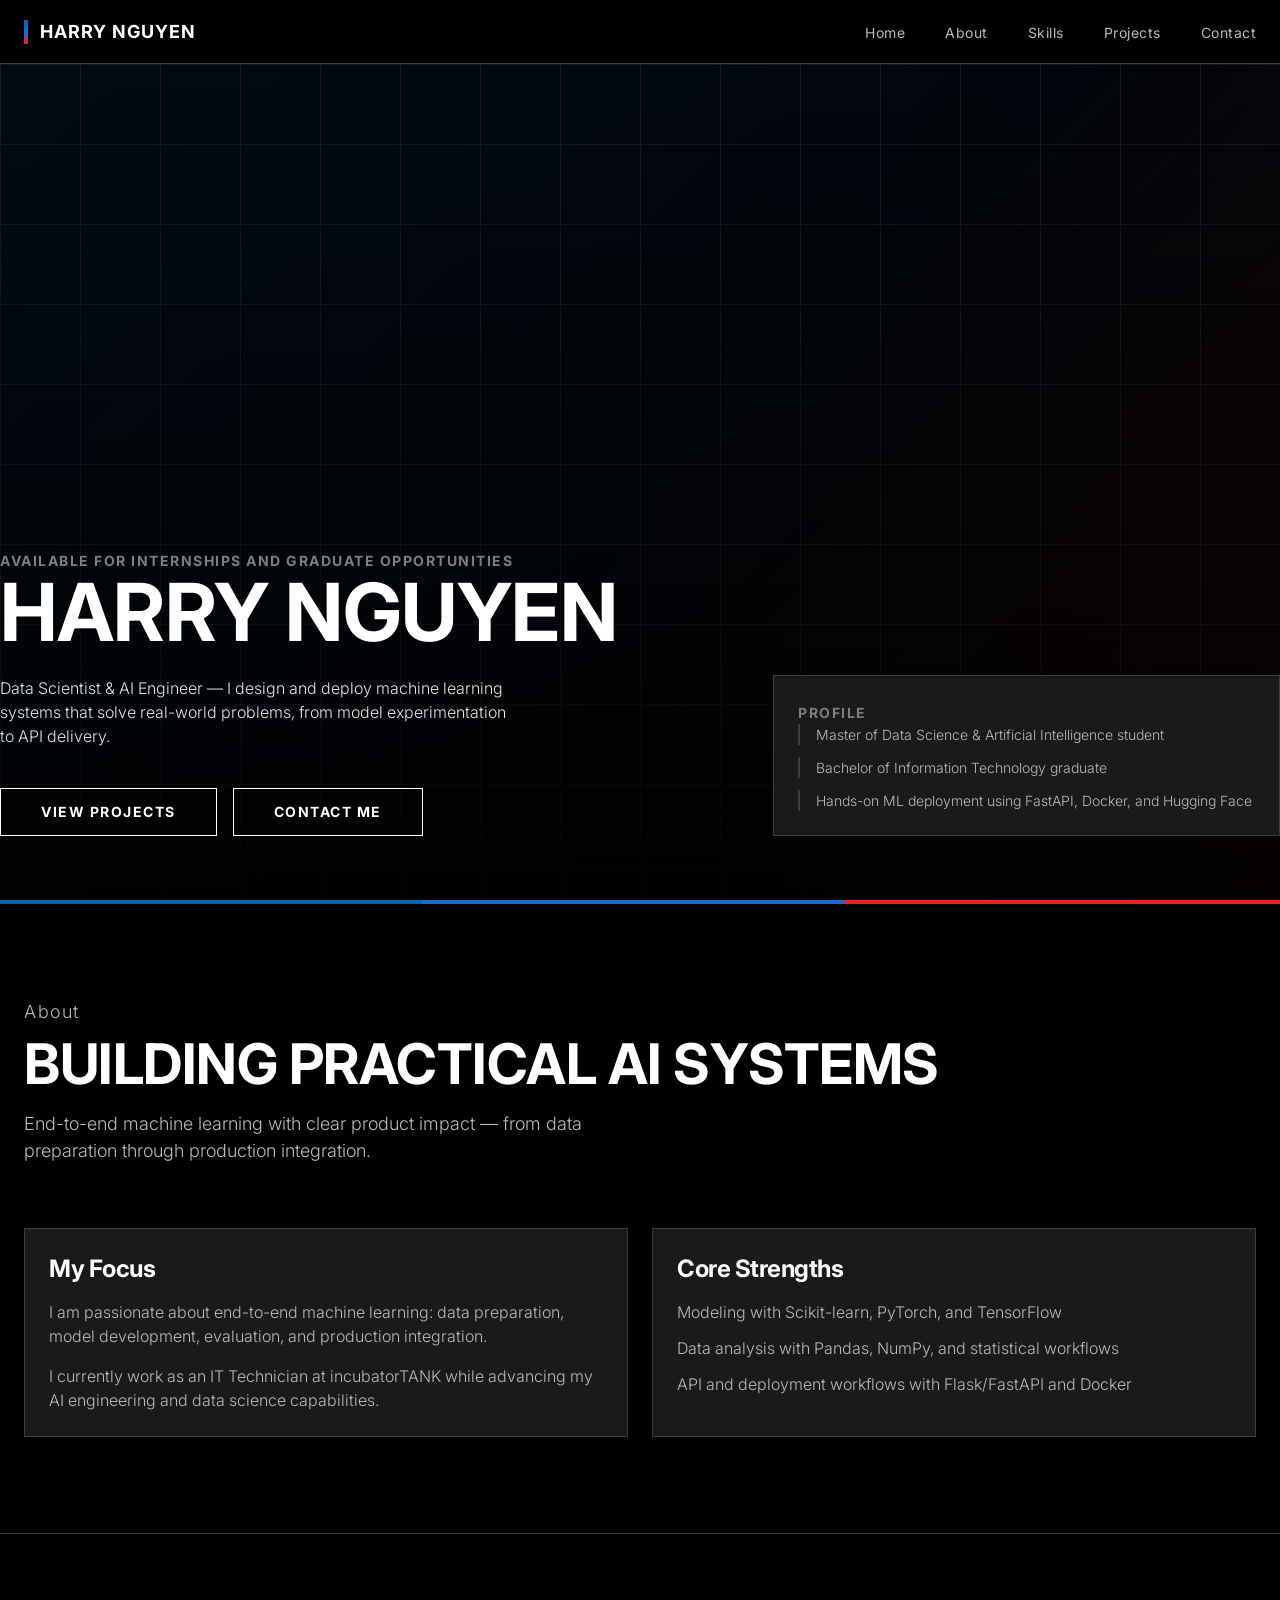
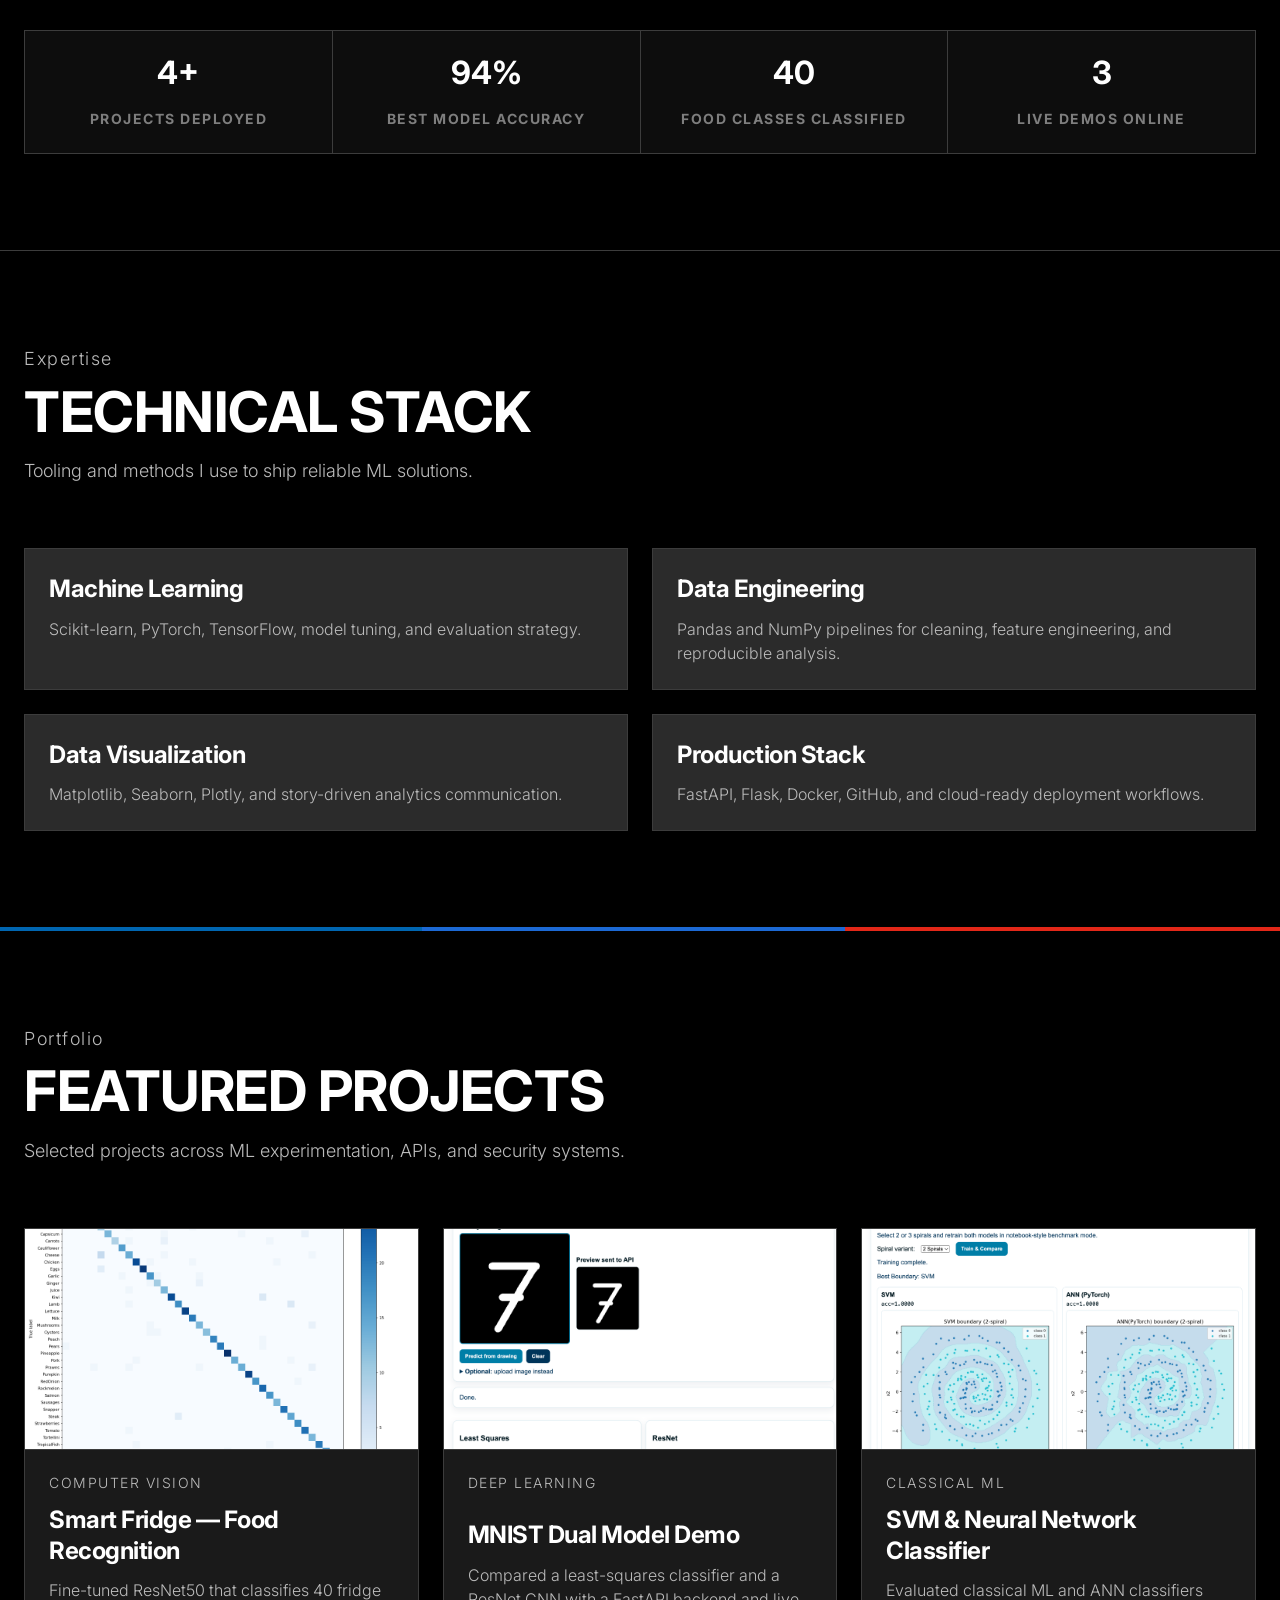
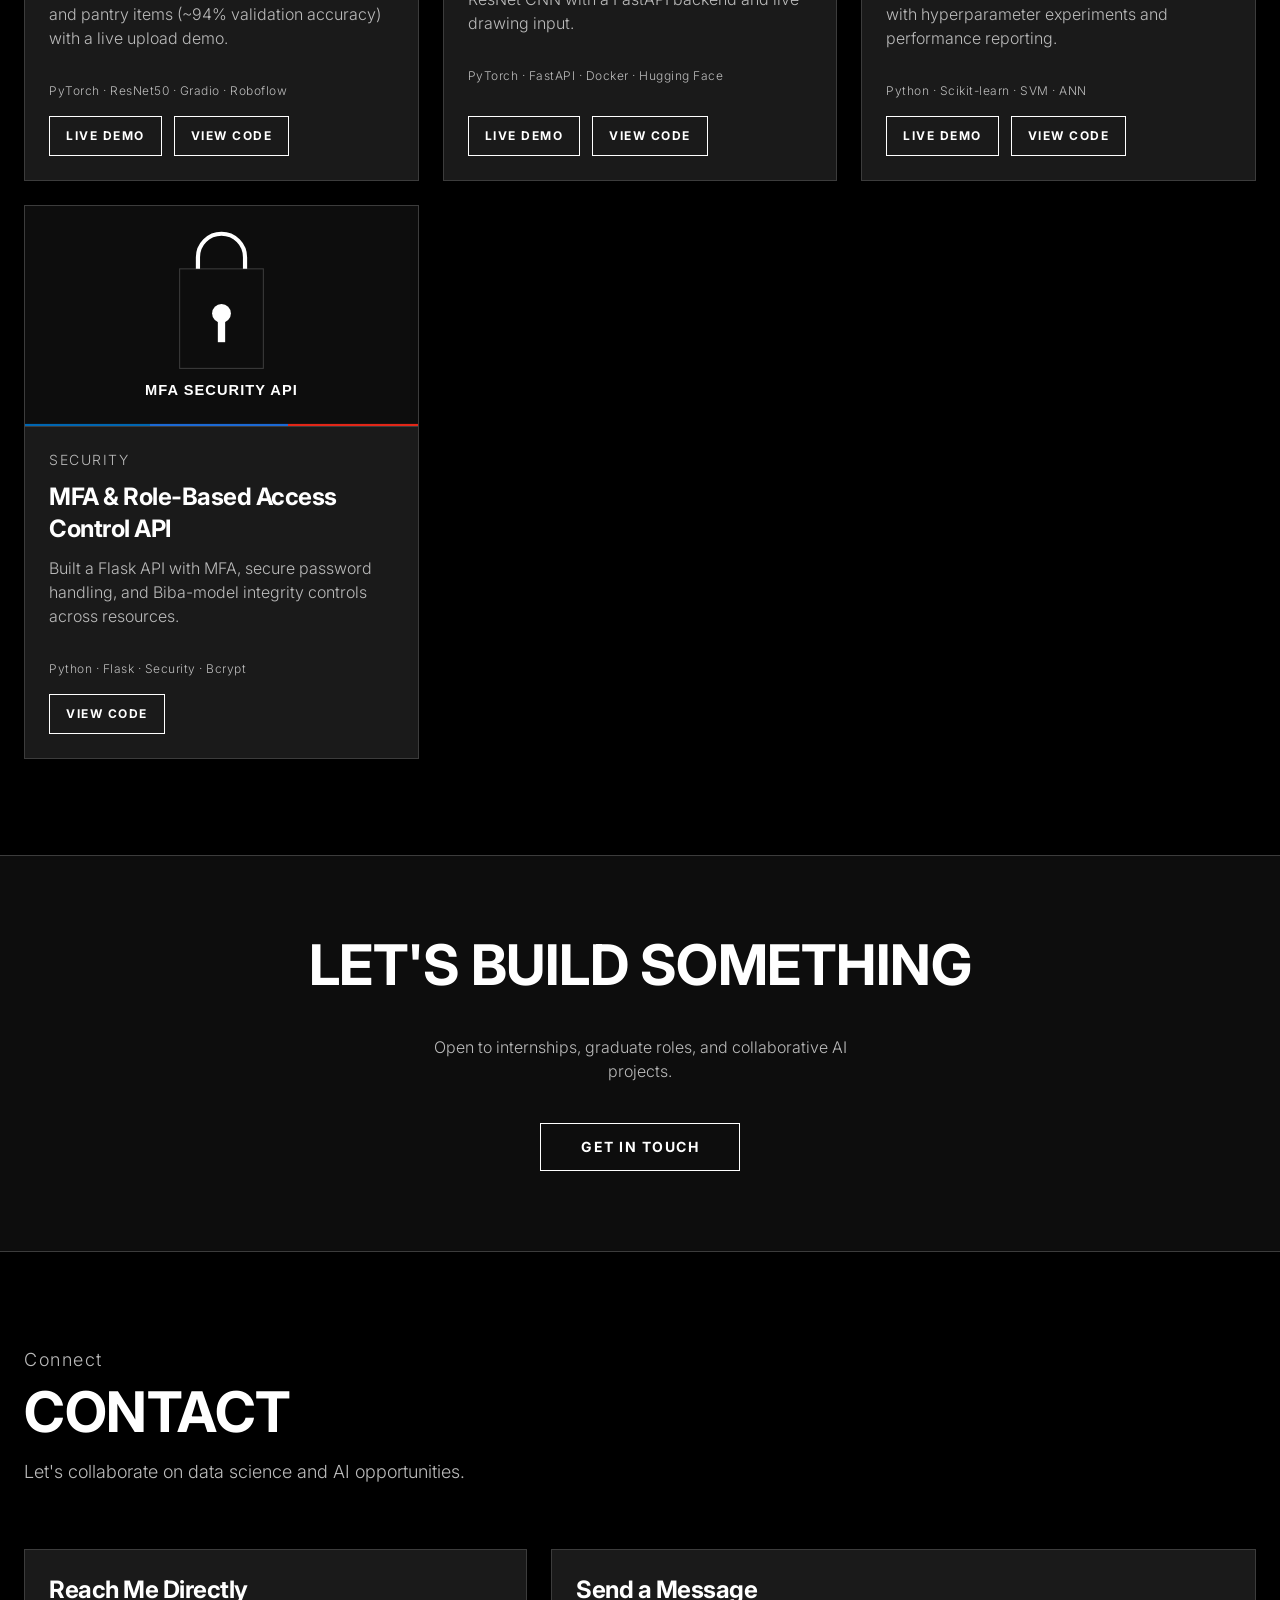
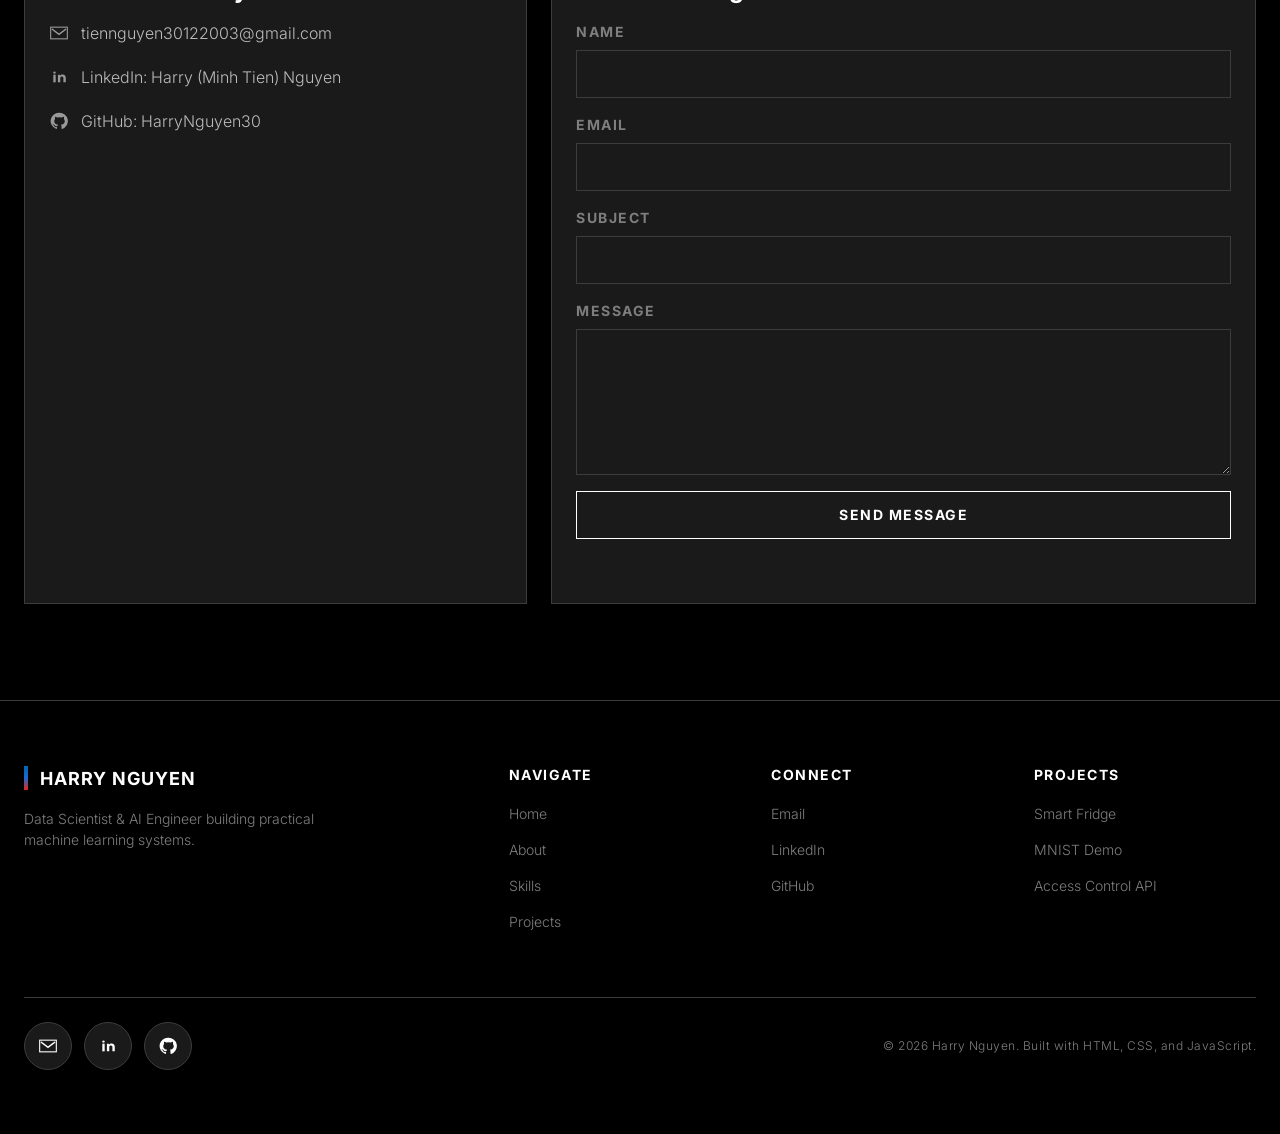
==== commit ad4c2989: "Fix background issue" ====
--- a/index.html
+++ b/index.html
@@ -52,9 +52,7 @@
 
   <main id="main-content">
     <section class="hero-photo-band" id="home" aria-labelledby="hero-heading">
-      <div class="hero-media" aria-hidden="true">
-        <img src="images/hero-bg.svg" alt="" width="1920" height="1080">
-      </div>
+      <div class="hero-media" aria-hidden="true"></div>
       <div class="hero-overlay" aria-hidden="true"></div>
       <div class="hero-inner container">
         <div class="hero-grid">
--- a/static/css/layout.css
+++ b/static/css/layout.css
@@ -57,6 +57,7 @@
 .hero-photo-band {
   position: relative;
   min-height: calc(100vh - 64px);
+  min-height: calc(100dvh - 64px);
   display: flex;
   align-items: flex-end;
   background: var(--color-canvas);
@@ -66,13 +67,17 @@
 .hero-photo-band .hero-media {
   position: absolute;
   inset: 0;
-}
-
-.hero-photo-band .hero-media img {
-  width: 100%;
-  height: 100%;
-  object-fit: cover;
-  object-position: center top;
+  background-color: var(--color-canvas);
+  background-image:
+    linear-gradient(
+      135deg,
+      rgba(0, 102, 177, 0.15) 0%,
+      rgba(28, 105, 212, 0.08) 50%,
+      rgba(226, 39, 24, 0.12) 100%
+    ),
+    linear-gradient(var(--color-surface-card) 1px, transparent 1px),
+    linear-gradient(90deg, var(--color-surface-card) 1px, transparent 1px);
+  background-size: 100% 100%, 80px 80px, 80px 80px;
 }
 
 .hero-photo-band .hero-overlay {
@@ -80,9 +85,9 @@
   inset: 0;
   background: linear-gradient(
     to top,
-    rgba(0, 0, 0, 0.95) 0%,
-    rgba(0, 0, 0, 0.6) 40%,
-    rgba(0, 0, 0, 0.3) 100%
+    rgba(0, 0, 0, 0.88) 0%,
+    rgba(0, 0, 0, 0.5) 45%,
+    rgba(0, 0, 0, 0.25) 100%
   );
 }
 
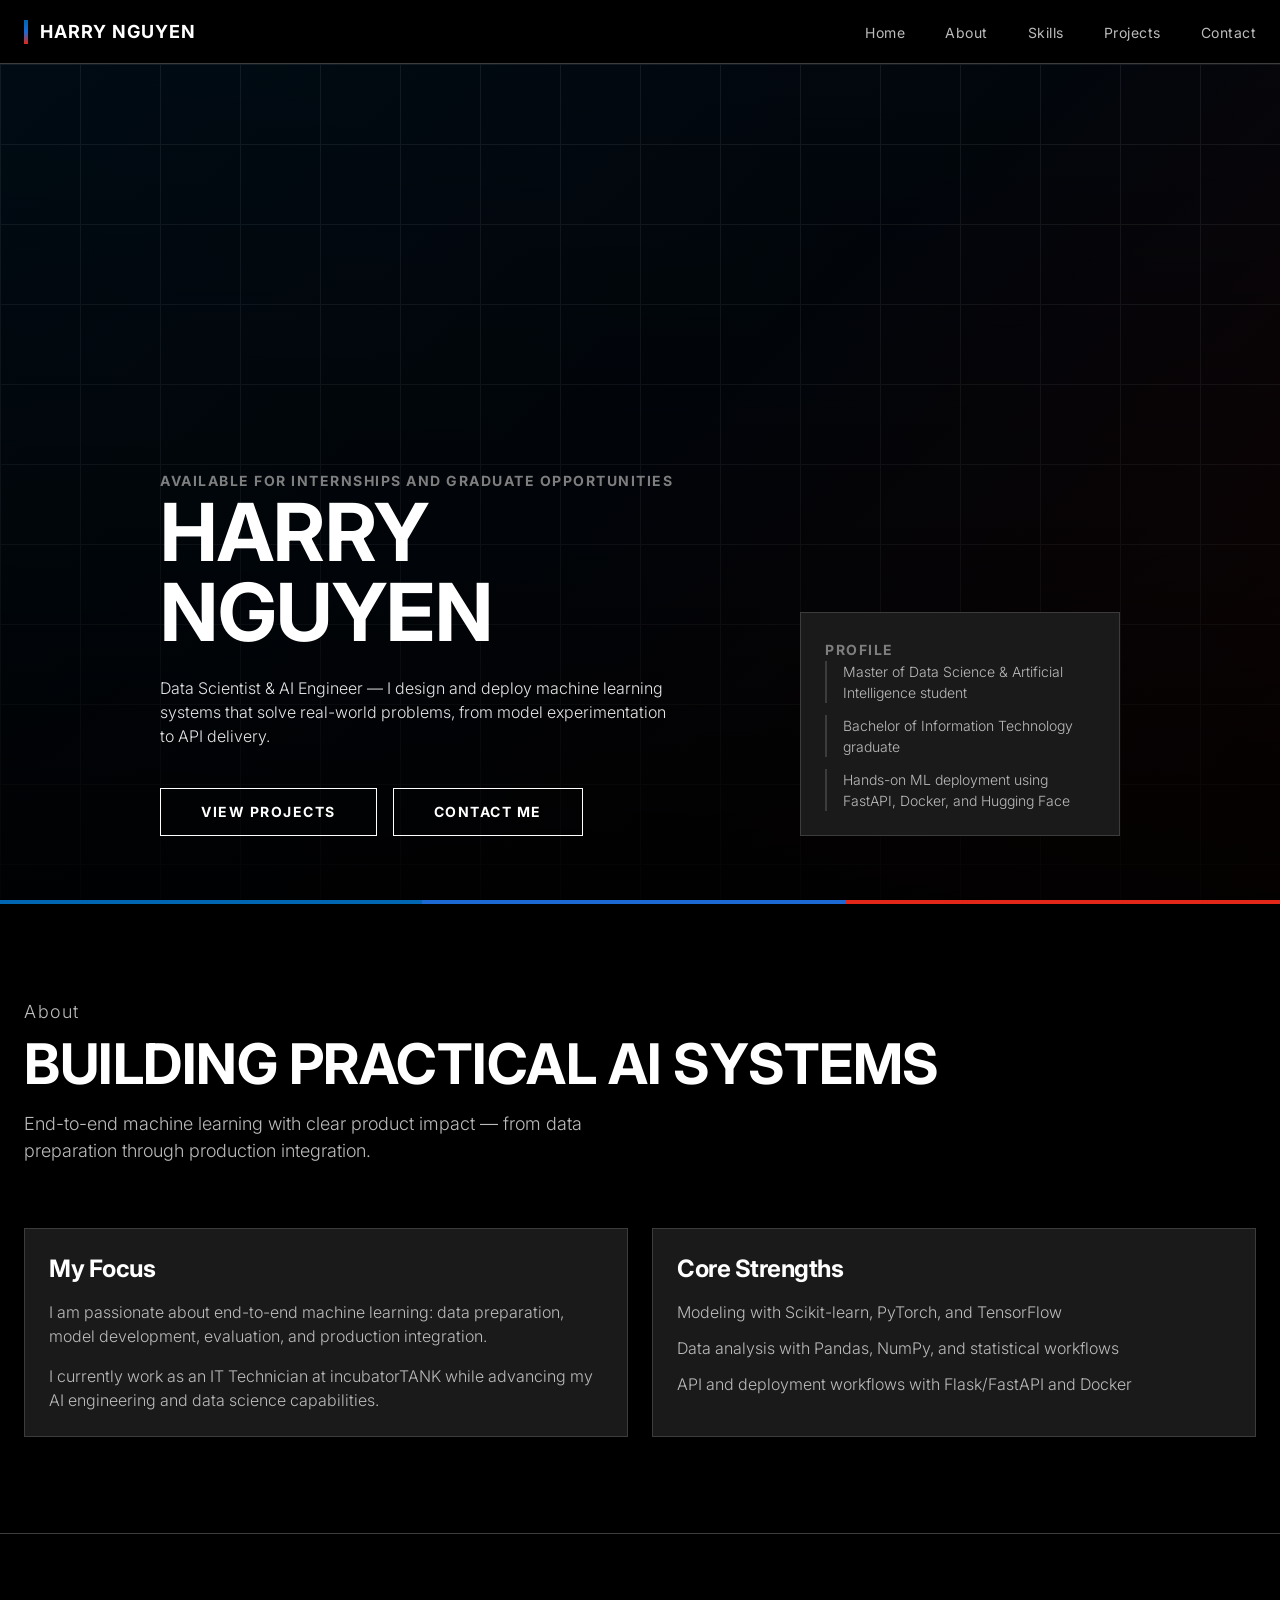
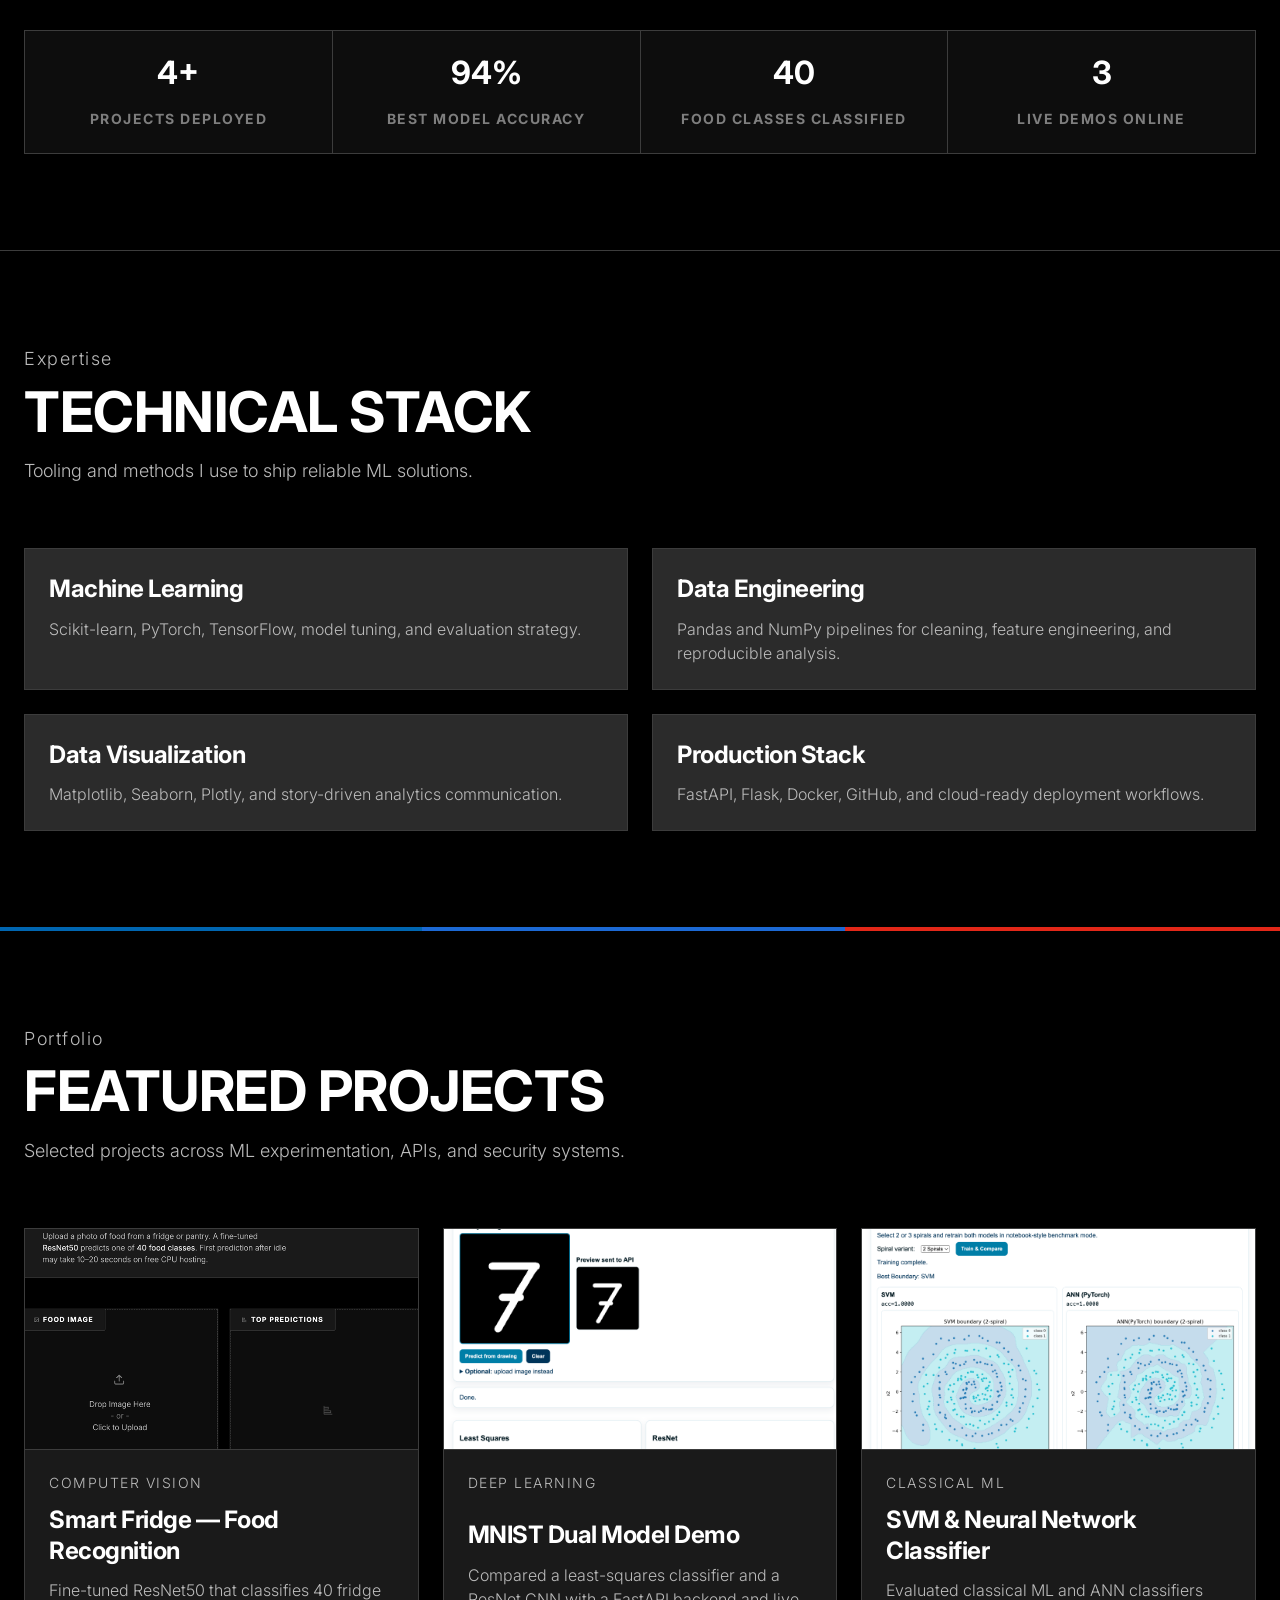
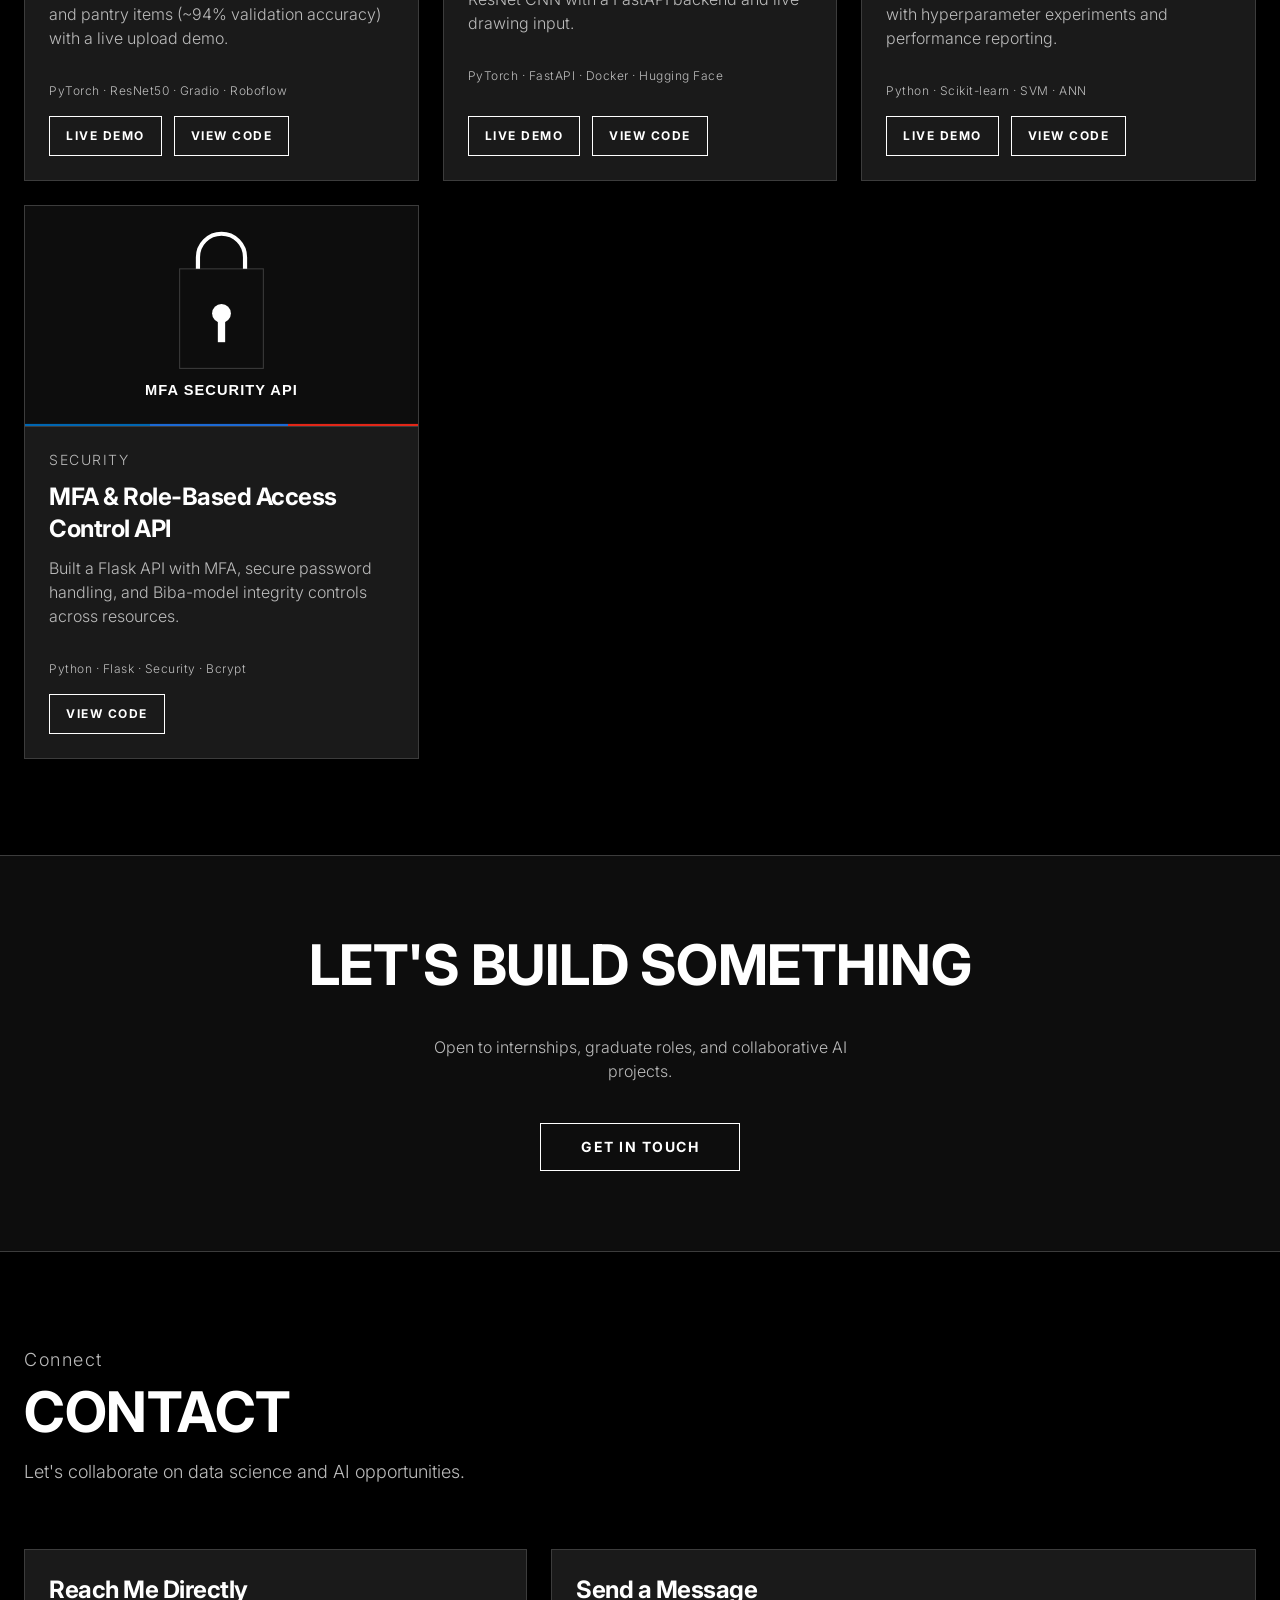
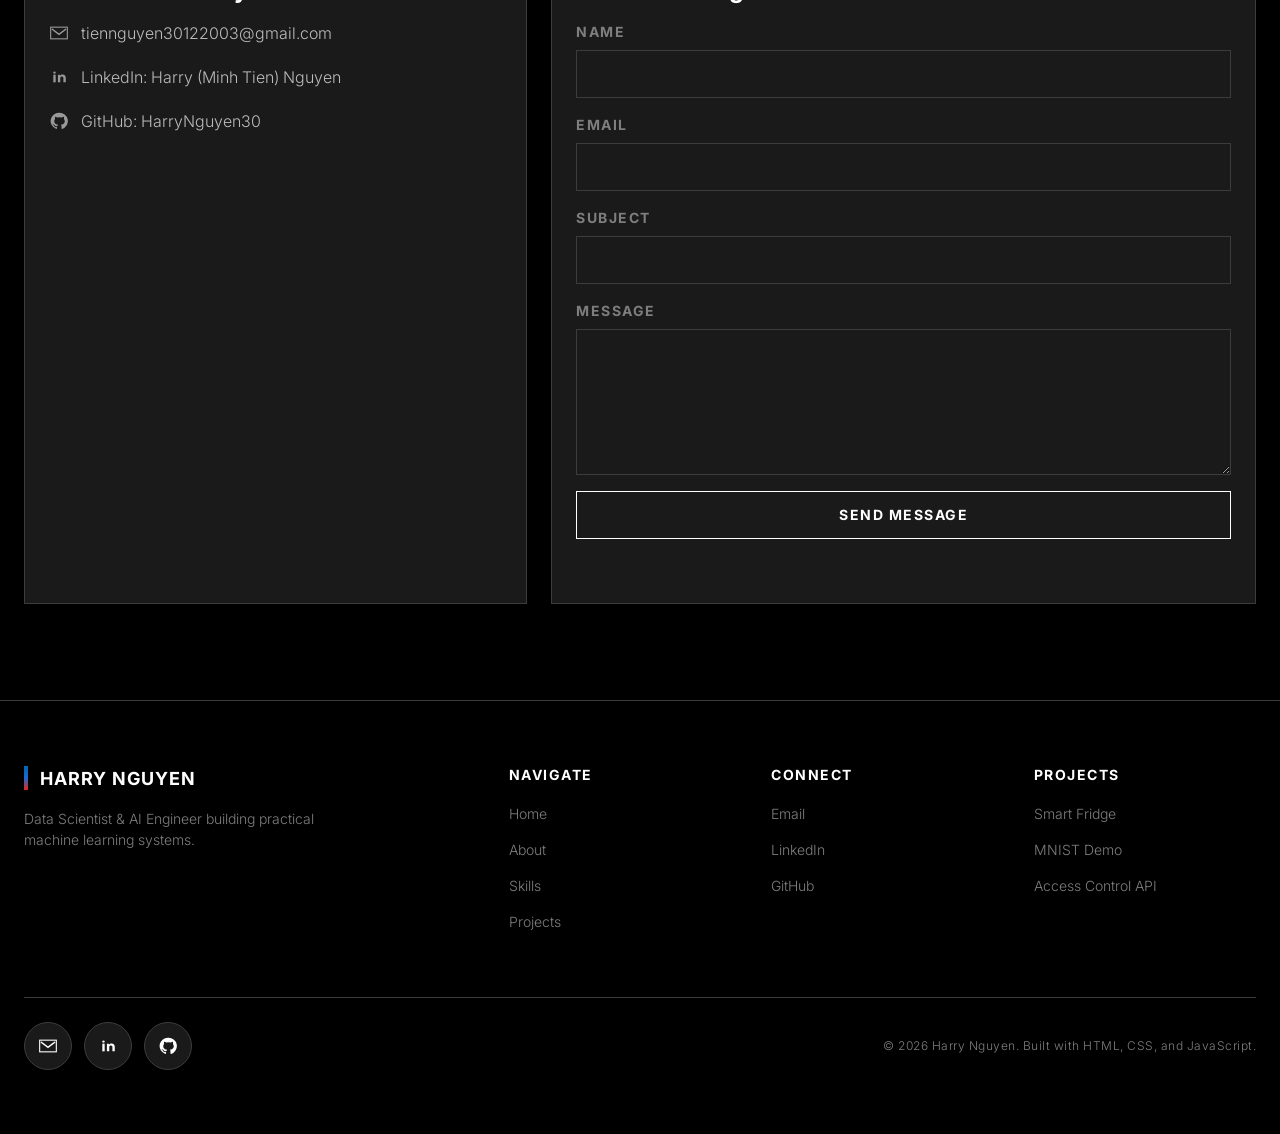
==== commit f8d2ef44: "Update new thumbnail image" ====
--- a/index.html
+++ b/index.html
@@ -173,7 +173,7 @@
         <div class="projects-grid">
           <article class="feature-photo-card">
             <div class="card-image">
-              <img src="images/project-smart-fridge.png" alt="Smart Fridge food classifier confusion matrix preview" width="800" height="420" loading="lazy">
+              <img src="images/project-smart-fridge.png" alt="Smart Fridge Gradio app with food image upload and top predictions" width="800" height="420" loading="lazy">
             </div>
             <div class="card-body">
               <p class="label-uppercase">Computer Vision</p>
--- a/static/css/layout.css
+++ b/static/css/layout.css
@@ -100,9 +100,12 @@
 
 .hero-photo-band .hero-grid {
   display: grid;
-  grid-template-columns: 1.4fr 1fr;
+  grid-template-columns: minmax(0, 36rem) minmax(0, 20rem);
   gap: var(--spacing-xxl);
   align-items: end;
+  width: fit-content;
+  max-width: 100%;
+  margin-inline: auto;
 }
 
 .hero-content h1 {
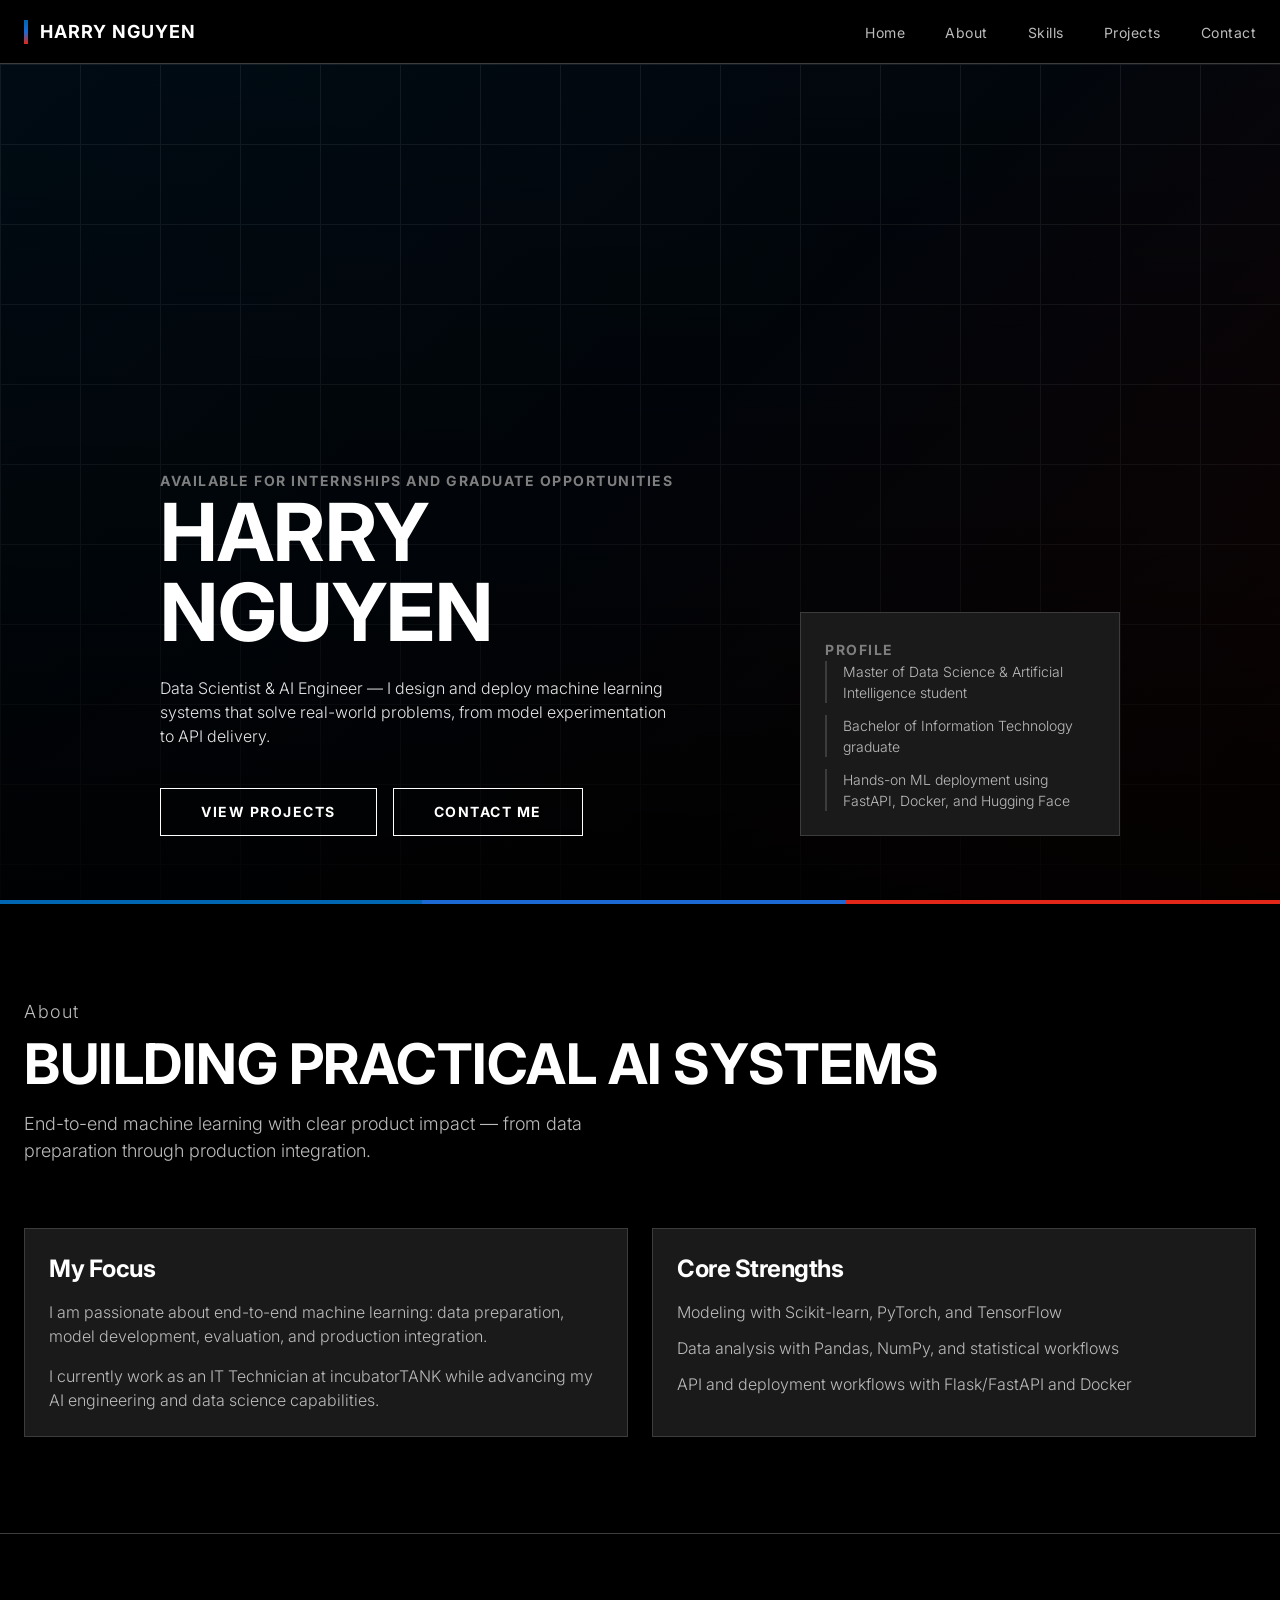
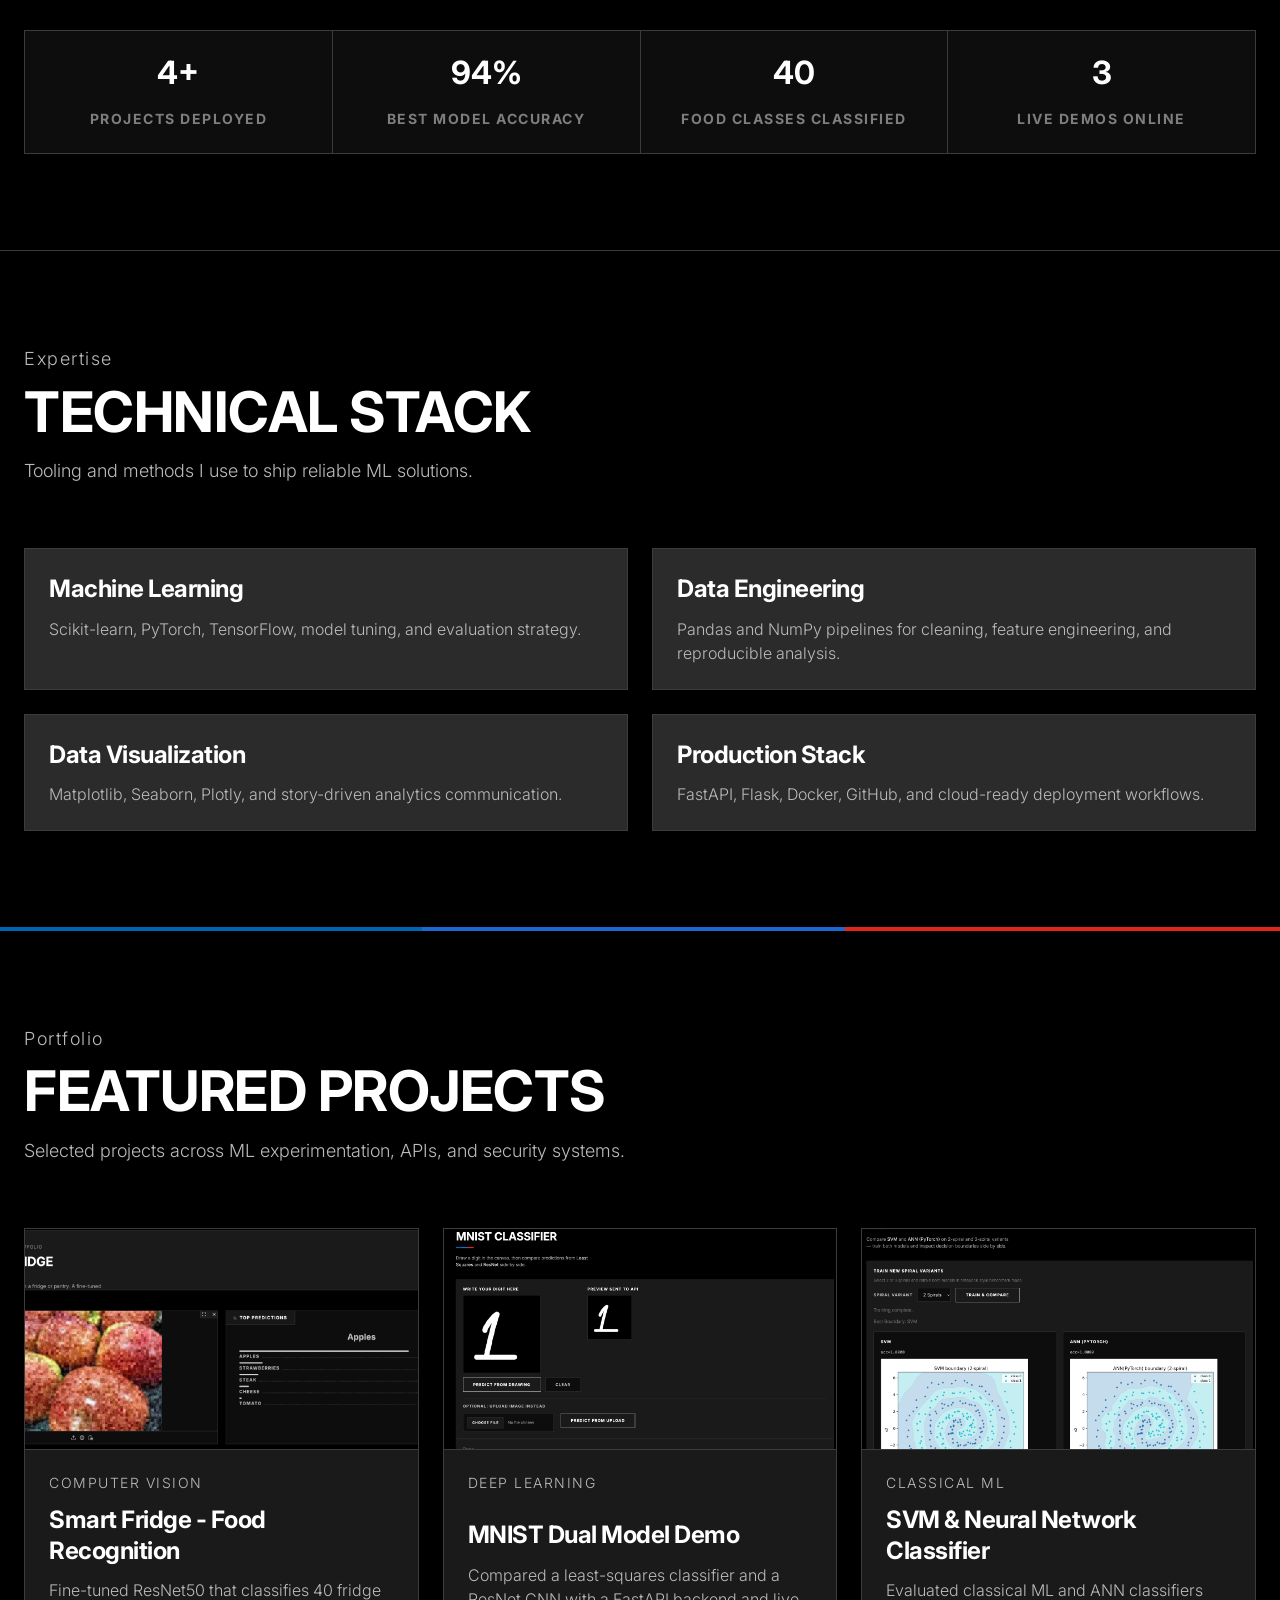
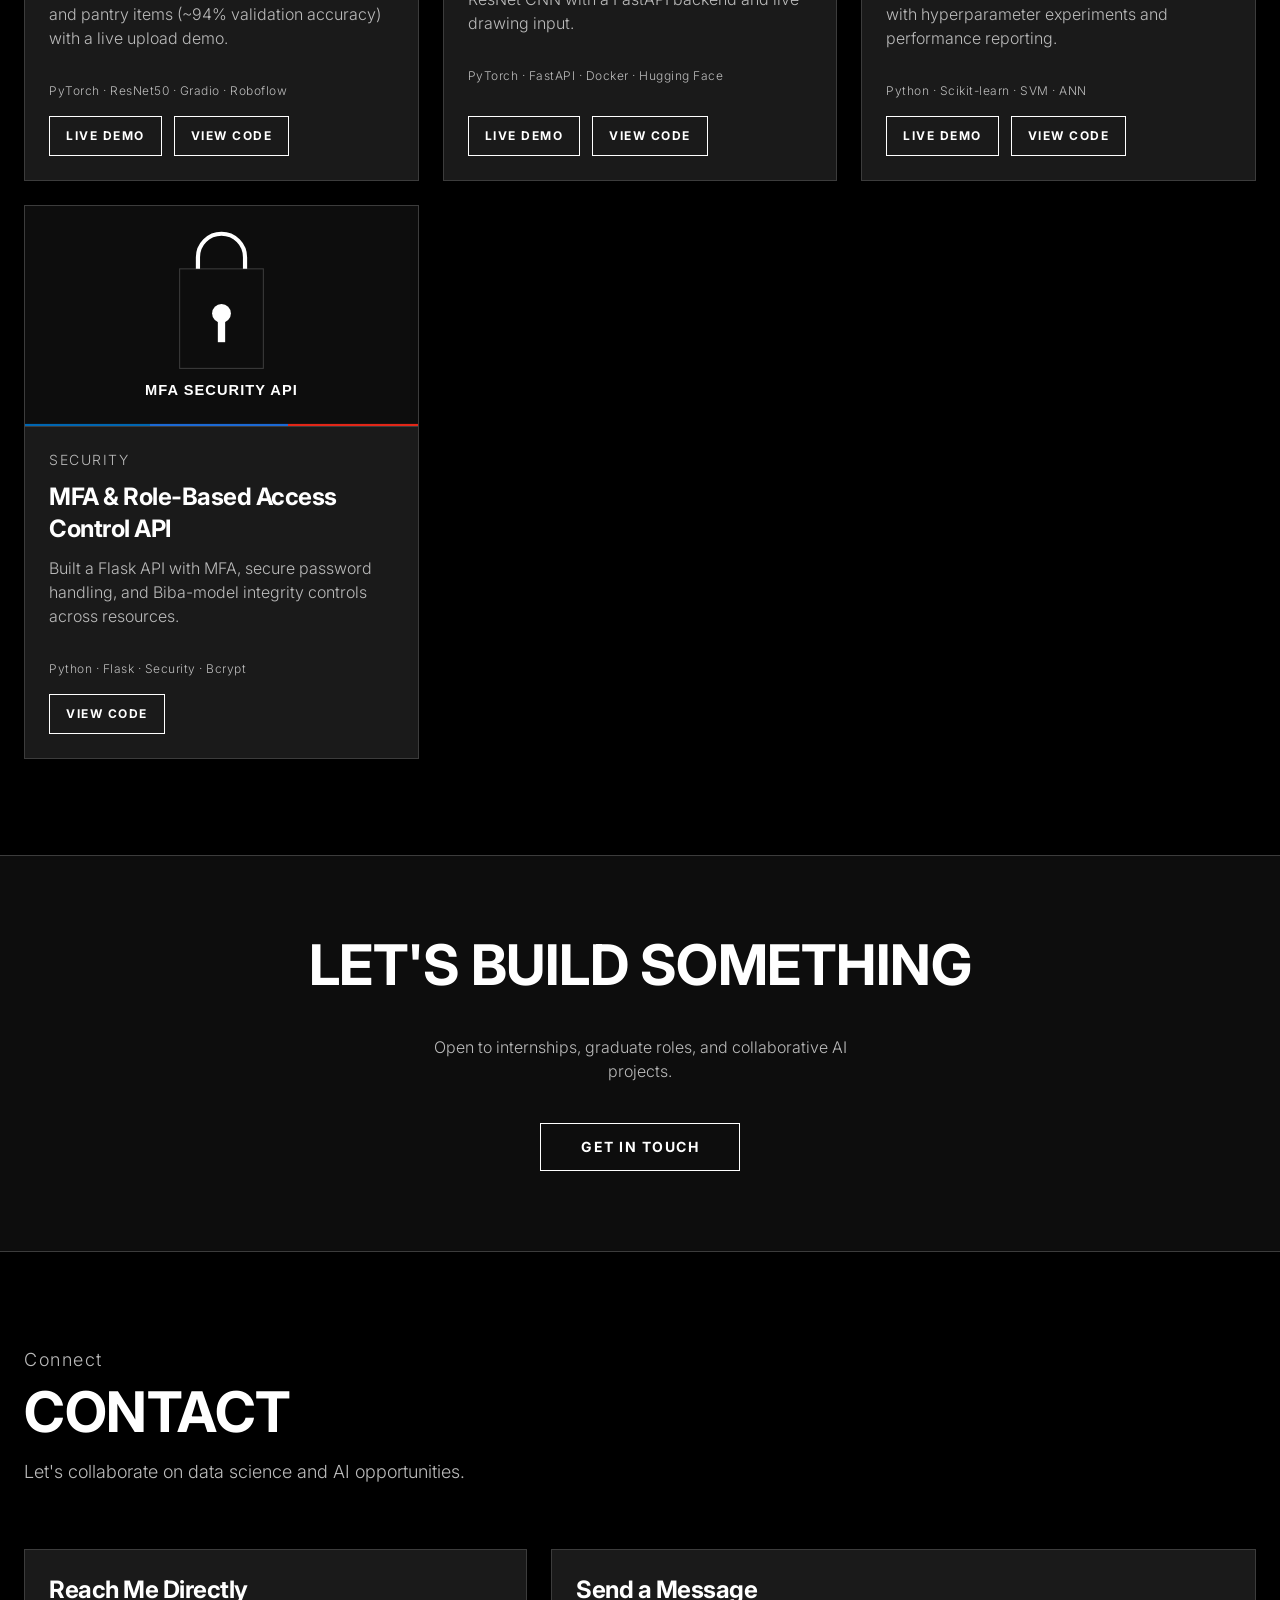
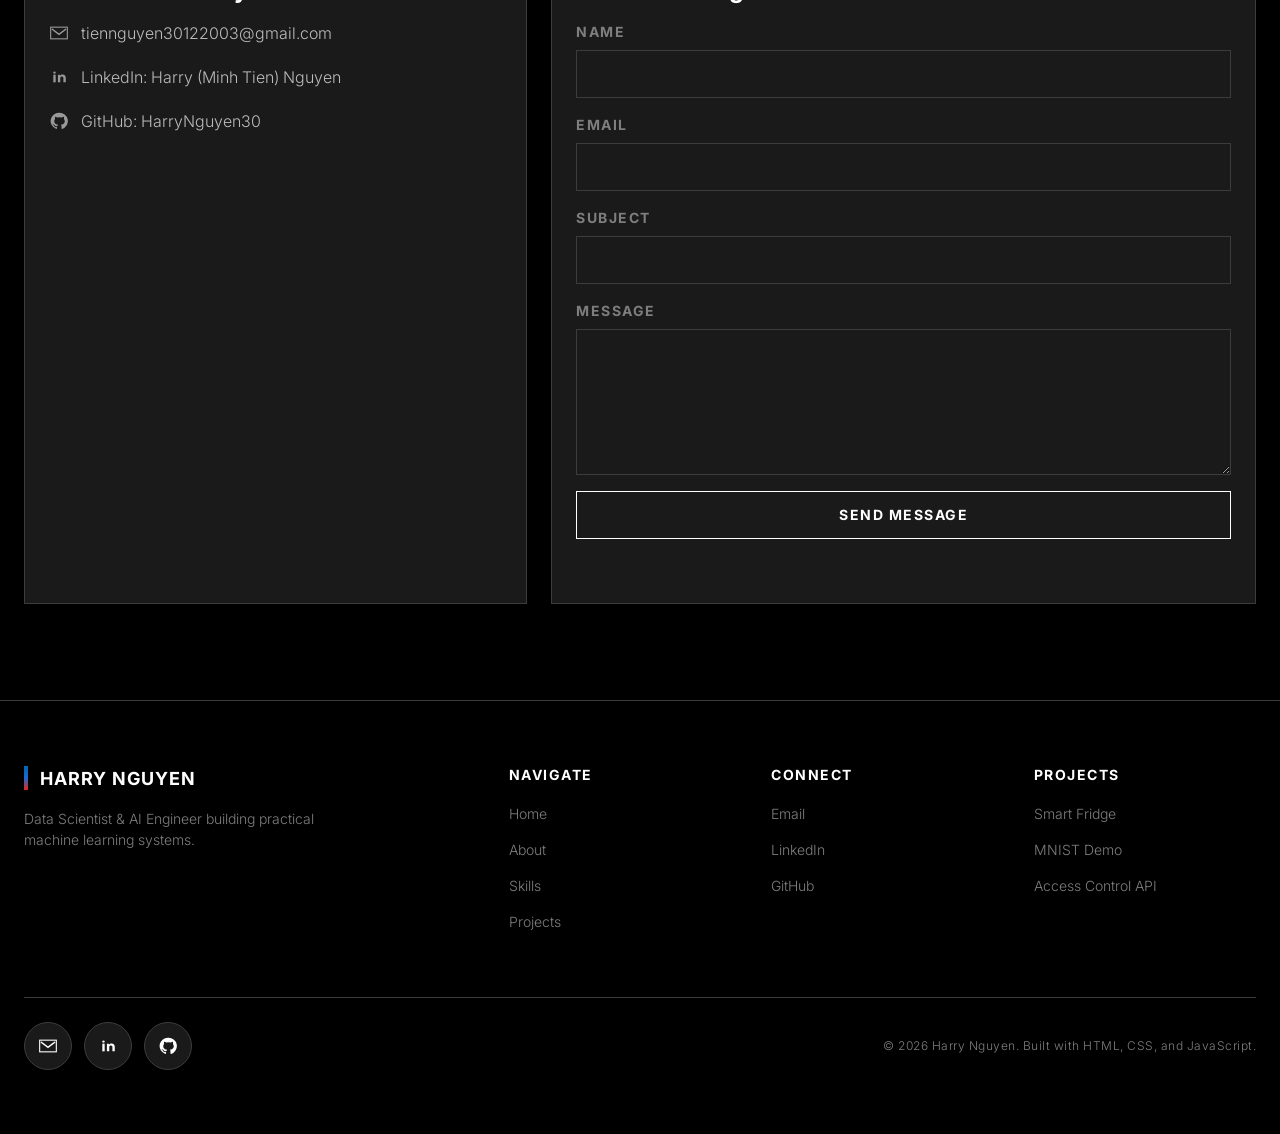
==== commit 32438fe6: "Update index.html" ====
--- a/index.html
+++ b/index.html
@@ -177,7 +177,7 @@
             </div>
             <div class="card-body">
               <p class="label-uppercase">Computer Vision</p>
-              <h3>Smart Fridge — Food Recognition</h3>
+              <h3>Smart Fridge - Food Recognition</h3>
               <p>Fine-tuned ResNet50 that classifies 40 fridge and pantry items (~94% validation accuracy) with a live upload demo.</p>
               <p class="project-tags">PyTorch · ResNet50 · Gradio · Roboflow</p>
               <div class="project-actions">
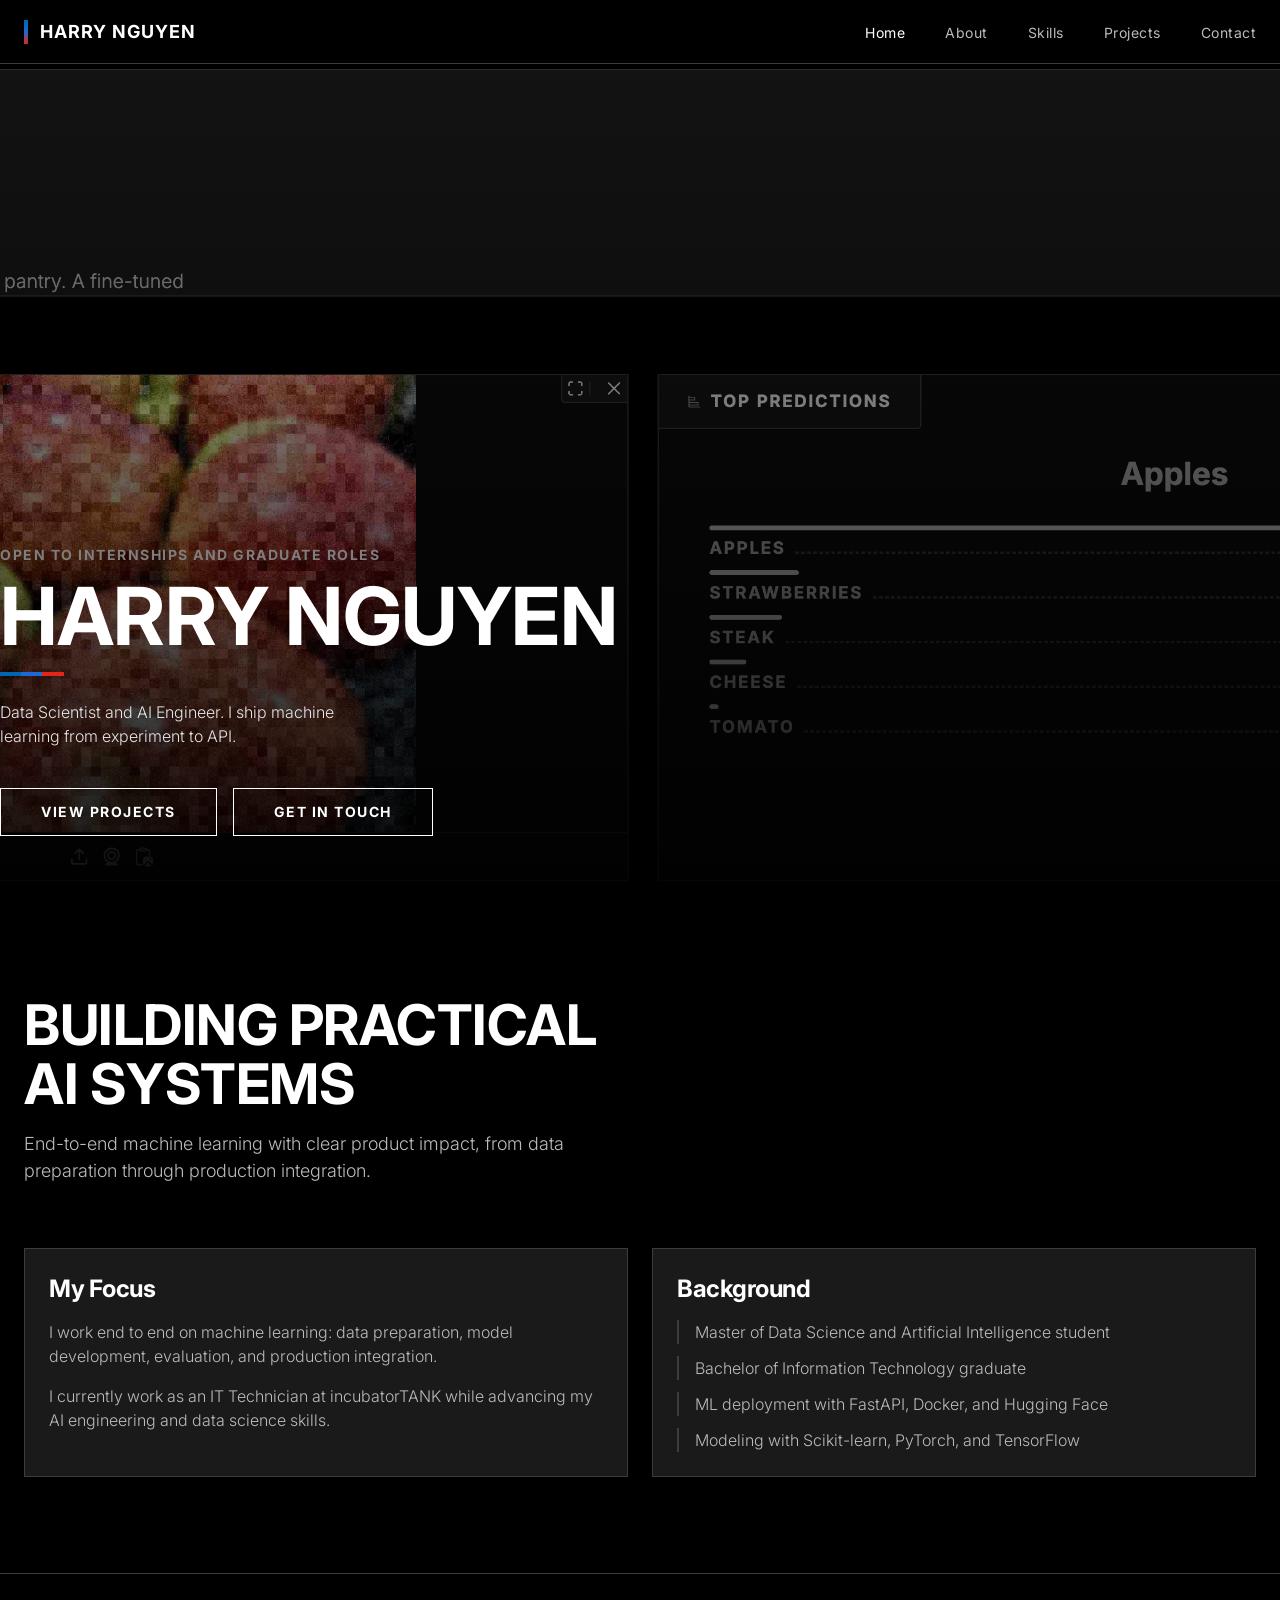
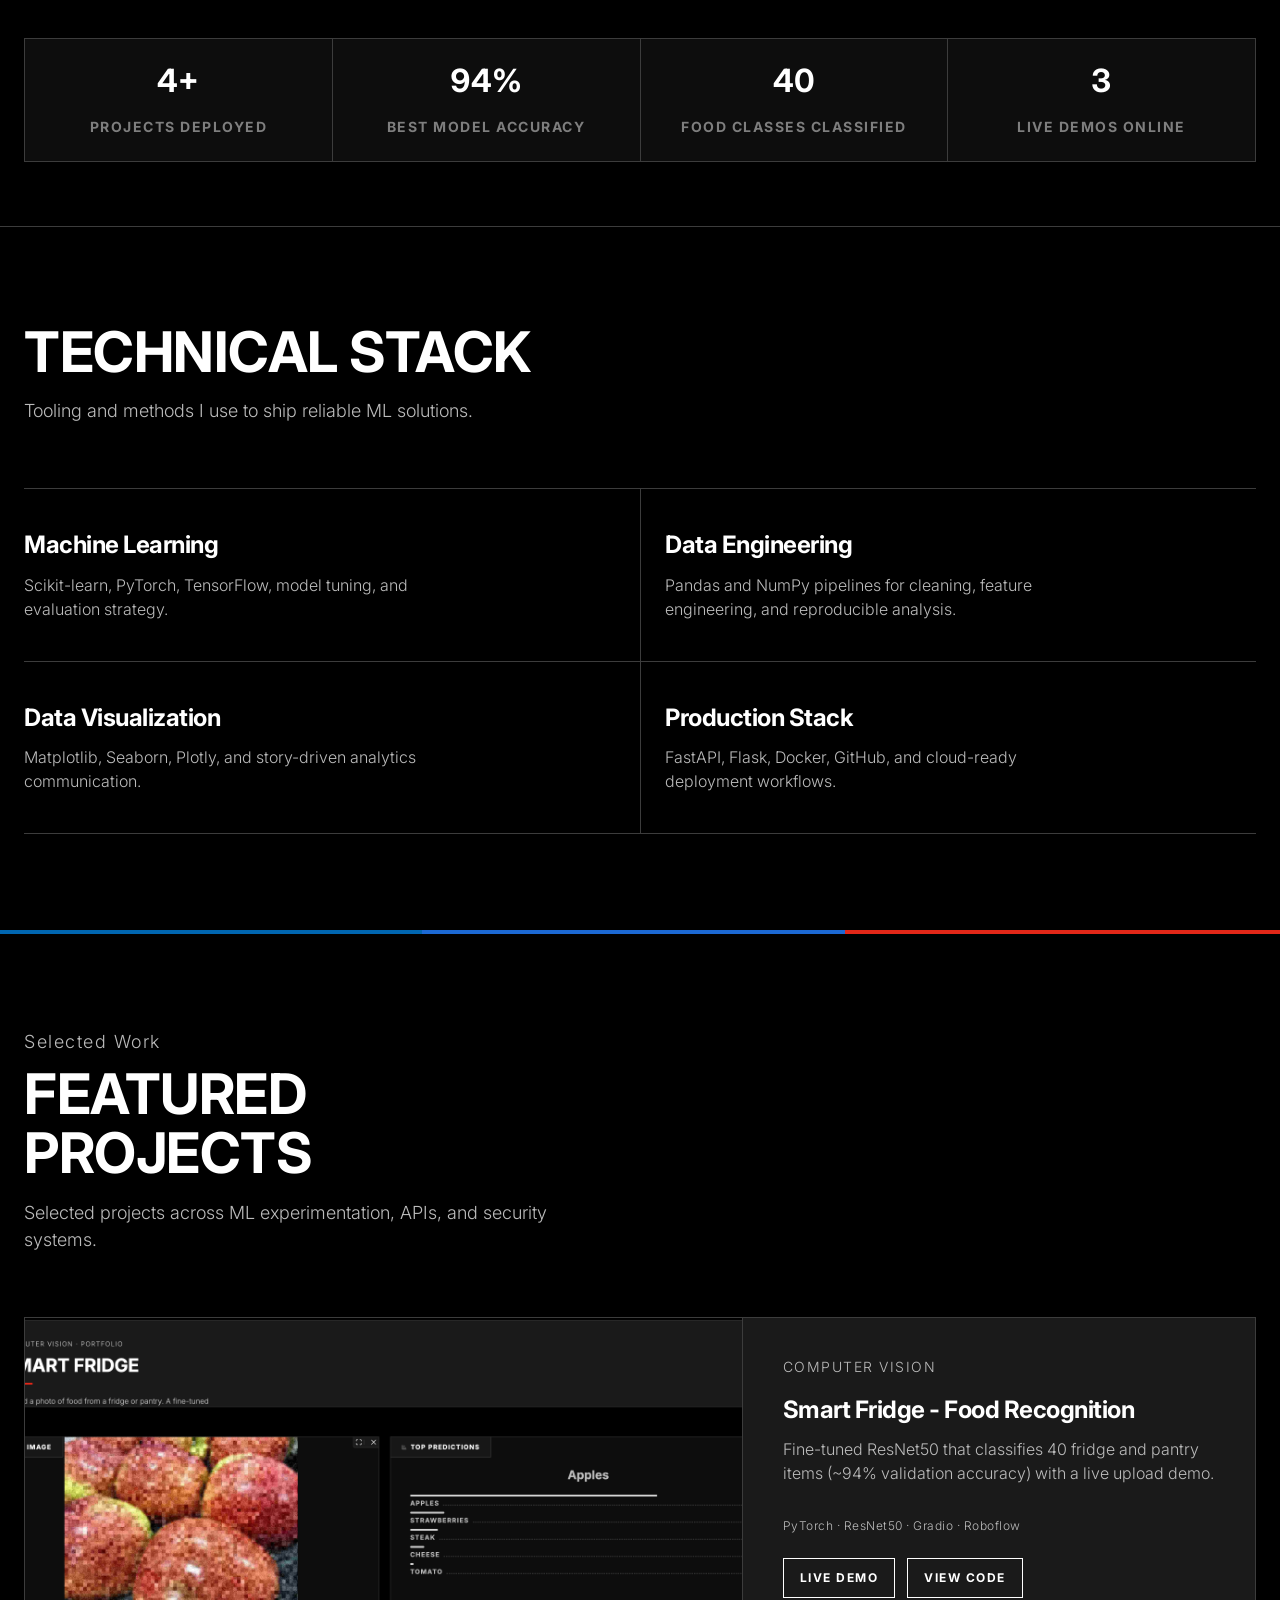
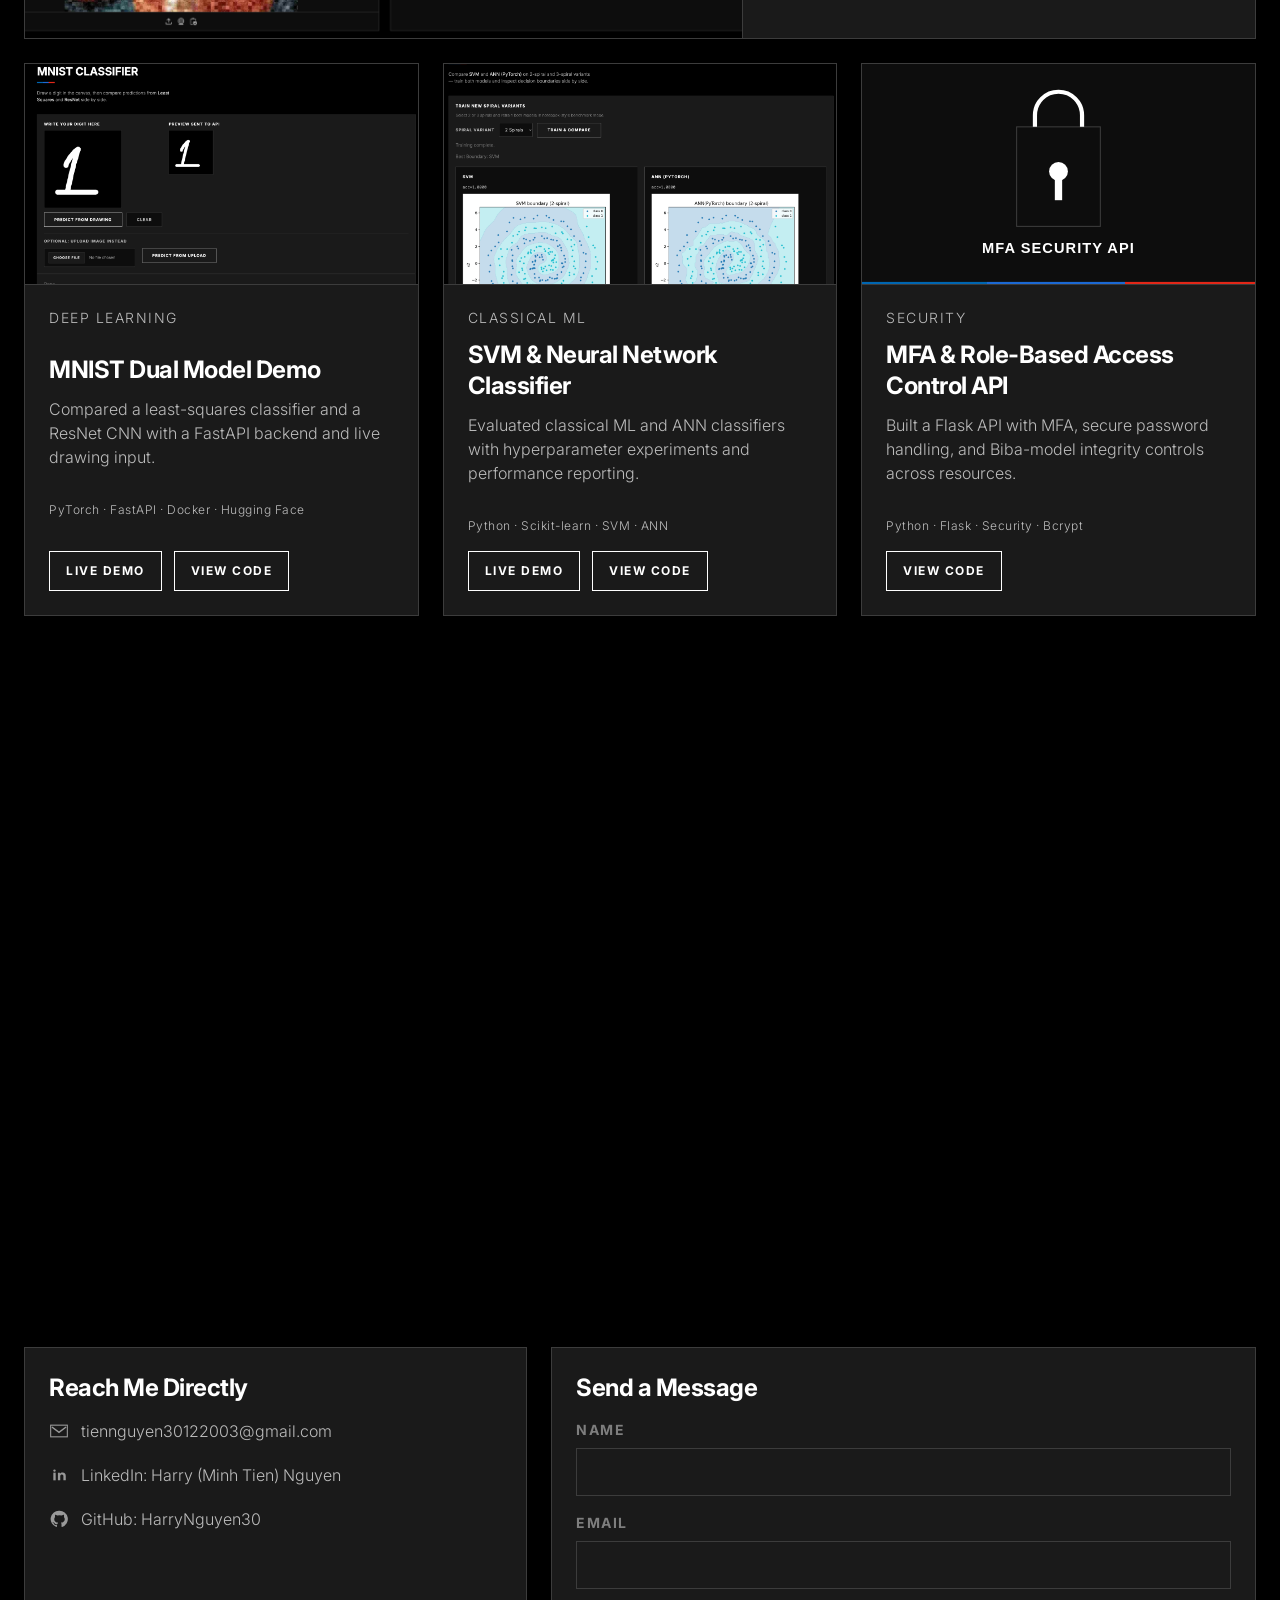
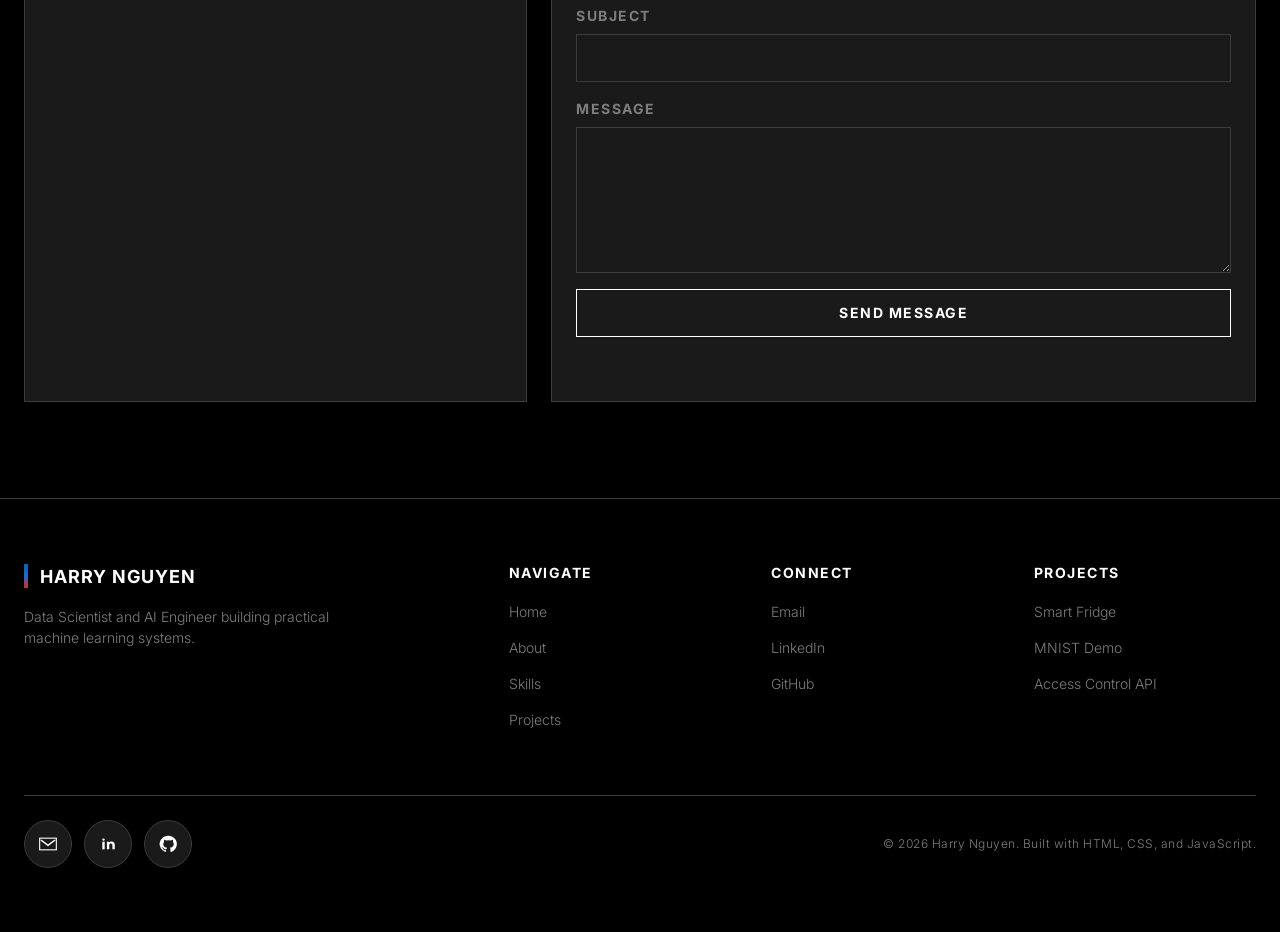
==== commit 29b37e44: "New design by Taste Skill" ====
--- a/index.html
+++ b/index.html
@@ -3,6 +3,7 @@
 <head>
   <meta charset="UTF-8">
   <meta name="viewport" content="width=device-width, initial-scale=1.0">
+  <meta name="color-scheme" content="dark">
   <title>Harry Nguyen | Data Scientist & AI Engineer</title>
   <meta name="description" content="Portfolio of Harry Nguyen, Data Scientist and AI Engineer building practical ML systems, APIs, and production-ready AI solutions.">
   <meta name="author" content="Harry Nguyen">
@@ -21,6 +22,9 @@
   <meta name="twitter:image" content="images/og-cover.svg">
 
   <link rel="icon" type="image/svg+xml" href="images/profile.svg">
+  <link rel="preconnect" href="https://fonts.googleapis.com">
+  <link rel="preconnect" href="https://fonts.gstatic.com" crossorigin>
+  <link rel="stylesheet" href="https://fonts.googleapis.com/css2?family=Inter:wght@300;400;700&display=swap">
   <link rel="stylesheet" href="static/css/theme.css">
   <link rel="stylesheet" href="static/css/layout.css">
   <link rel="stylesheet" href="static/css/components.css">
@@ -52,67 +56,62 @@
 
   <main id="main-content">
     <section class="hero-photo-band" id="home" aria-labelledby="hero-heading">
-      <div class="hero-media" aria-hidden="true"></div>
+      <div class="hero-media" aria-hidden="true">
+        <img
+          src="images/project-smart-fridge.png"
+          alt=""
+          width="1600"
+          height="900"
+          fetchpriority="high"
+        >
+      </div>
       <div class="hero-overlay" aria-hidden="true"></div>
       <div class="hero-inner container">
-        <div class="hero-grid">
-          <div class="hero-content">
-            <p class="label-uppercase">Available for internships and graduate opportunities</p>
-            <h1 id="hero-heading">Harry Nguyen</h1>
-            <p class="lead">
-              Data Scientist &amp; AI Engineer — I design and deploy machine learning systems that solve real-world problems, from model experimentation to API delivery.
-            </p>
-            <div class="hero-cta">
-              <a href="#projects" class="button-primary">View Projects</a>
-              <a href="#contact" class="button-primary-outline">Contact Me</a>
-            </div>
-          </div>
-          <aside class="hero-aside" aria-label="Quick profile">
-            <p class="label-uppercase">Profile</p>
-            <ul class="hero-facts">
-              <li>Master of Data Science &amp; Artificial Intelligence student</li>
+        <p class="label-uppercase hero-availability">Open to internships and graduate roles</p>
+        <h1 id="hero-heading">Harry Nguyen</h1>
+        <div class="m-stripe-divider m-stripe-divider--short" aria-hidden="true"></div>
+        <p class="lead">
+          Data Scientist and AI Engineer. I ship machine learning from experiment to API.
+        </p>
+        <div class="hero-cta">
+          <a href="#projects" class="button-primary">View Projects</a>
+          <a href="#contact" class="button-primary-outline">Get In Touch</a>
+        </div>
+      </div>
+    </section>
+
+    <section id="about" class="section" aria-labelledby="about-heading">
+      <div class="container">
+        <div class="section-title reveal">
+          <h2 id="about-heading">Building Practical AI Systems</h2>
+          <p>End-to-end machine learning with clear product impact, from data preparation through production integration.</p>
+        </div>
+        <div class="about-grid">
+          <article class="card reveal">
+            <h3>My Focus</h3>
+            <p>
+              I work end to end on machine learning: data preparation, model development, evaluation, and production integration.
+            </p>
+            <p>
+              I currently work as an IT Technician at incubatorTANK while advancing my AI engineering and data science skills.
+            </p>
+          </article>
+          <article class="card reveal">
+            <h3>Background</h3>
+            <ul class="check-list">
+              <li>Master of Data Science and Artificial Intelligence student</li>
               <li>Bachelor of Information Technology graduate</li>
-              <li>Hands-on ML deployment using FastAPI, Docker, and Hugging Face</li>
+              <li>ML deployment with FastAPI, Docker, and Hugging Face</li>
+              <li>Modeling with Scikit-learn, PyTorch, and TensorFlow</li>
             </ul>
-          </aside>
-        </div>
-      </div>
-    </section>
-
-    <div class="m-stripe-divider" aria-hidden="true"></div>
-
-    <section id="about" class="section" aria-labelledby="about-heading">
-      <div class="container">
-        <div class="section-title">
-          <p class="label-uppercase">About</p>
-          <h2 id="about-heading">Building Practical AI Systems</h2>
-          <p>End-to-end machine learning with clear product impact — from data preparation through production integration.</p>
-        </div>
-        <div class="about-grid">
-          <article class="card">
-            <h3>My Focus</h3>
-            <p>
-              I am passionate about end-to-end machine learning: data preparation, model development, evaluation, and production integration.
-            </p>
-            <p>
-              I currently work as an IT Technician at incubatorTANK while advancing my AI engineering and data science capabilities.
-            </p>
-          </article>
-          <article class="card">
-            <h3>Core Strengths</h3>
-            <ul class="check-list">
-              <li>Modeling with Scikit-learn, PyTorch, and TensorFlow</li>
-              <li>Data analysis with Pandas, NumPy, and statistical workflows</li>
-              <li>API and deployment workflows with Flask/FastAPI and Docker</li>
-            </ul>
-          </article>
-        </div>
-      </div>
-    </section>
-
-    <section class="section" aria-label="Key metrics">
-      <div class="container">
-        <div class="spec-grid">
+          </article>
+        </div>
+      </div>
+    </section>
+
+    <section class="section section-metrics" aria-label="Key metrics">
+      <div class="container">
+        <div class="spec-grid reveal">
           <div class="spec-cell">
             <p class="spec-value">4+</p>
             <p class="spec-label">Projects Deployed</p>
@@ -135,29 +134,28 @@
 
     <section id="skills" class="section" aria-labelledby="skills-heading">
       <div class="container">
-        <div class="section-title">
-          <p class="label-uppercase">Expertise</p>
+        <div class="section-title reveal">
           <h2 id="skills-heading">Technical Stack</h2>
           <p>Tooling and methods I use to ship reliable ML solutions.</p>
         </div>
-        <div class="skills-grid">
-          <article class="skill-card">
+        <ul class="skills-strip reveal">
+          <li>
             <h3>Machine Learning</h3>
             <p>Scikit-learn, PyTorch, TensorFlow, model tuning, and evaluation strategy.</p>
-          </article>
-          <article class="skill-card">
+          </li>
+          <li>
             <h3>Data Engineering</h3>
             <p>Pandas and NumPy pipelines for cleaning, feature engineering, and reproducible analysis.</p>
-          </article>
-          <article class="skill-card">
+          </li>
+          <li>
             <h3>Data Visualization</h3>
             <p>Matplotlib, Seaborn, Plotly, and story-driven analytics communication.</p>
-          </article>
-          <article class="skill-card">
+          </li>
+          <li>
             <h3>Production Stack</h3>
             <p>FastAPI, Flask, Docker, GitHub, and cloud-ready deployment workflows.</p>
-          </article>
-        </div>
+          </li>
+        </ul>
       </div>
     </section>
 
@@ -165,29 +163,30 @@
 
     <section id="projects" class="section" aria-labelledby="projects-heading">
       <div class="container">
-        <div class="section-title">
-          <p class="label-uppercase">Portfolio</p>
+        <div class="section-title reveal">
+          <p class="label-uppercase">Selected Work</p>
           <h2 id="projects-heading">Featured Projects</h2>
           <p>Selected projects across ML experimentation, APIs, and security systems.</p>
         </div>
+
+        <article class="feature-photo-card feature-photo-card--featured reveal">
+          <div class="card-image">
+            <img src="images/project-smart-fridge.png" alt="Smart Fridge Gradio app with food image upload and top predictions" width="1600" height="720" loading="lazy">
+          </div>
+          <div class="card-body">
+            <p class="label-uppercase">Computer Vision</p>
+            <h3>Smart Fridge - Food Recognition</h3>
+            <p>Fine-tuned ResNet50 that classifies 40 fridge and pantry items (~94% validation accuracy) with a live upload demo.</p>
+            <p class="project-tags">PyTorch · ResNet50 · Gradio · Roboflow</p>
+            <div class="project-actions">
+              <a href="https://huggingface.co/spaces/MinhTien30122003/smart-fridge" target="_blank" rel="noopener noreferrer" class="btn">Live Demo</a>
+              <a href="https://github.com/HarryNguyen30/smart-fridge" target="_blank" rel="noopener noreferrer" class="btn btn-secondary">View Code</a>
+            </div>
+          </div>
+        </article>
+
         <div class="projects-grid">
-          <article class="feature-photo-card">
-            <div class="card-image">
-              <img src="images/project-smart-fridge.png" alt="Smart Fridge Gradio app with food image upload and top predictions" width="800" height="420" loading="lazy">
-            </div>
-            <div class="card-body">
-              <p class="label-uppercase">Computer Vision</p>
-              <h3>Smart Fridge - Food Recognition</h3>
-              <p>Fine-tuned ResNet50 that classifies 40 fridge and pantry items (~94% validation accuracy) with a live upload demo.</p>
-              <p class="project-tags">PyTorch · ResNet50 · Gradio · Roboflow</p>
-              <div class="project-actions">
-                <a href="https://huggingface.co/spaces/MinhTien30122003/smart-fridge" target="_blank" rel="noopener noreferrer" class="btn">Live Demo</a>
-                <a href="https://github.com/HarryNguyen30/smart-fridge" target="_blank" rel="noopener noreferrer" class="btn btn-secondary">View Code</a>
-              </div>
-            </div>
-          </article>
-
-          <article class="feature-photo-card">
+          <article class="feature-photo-card reveal">
             <div class="card-image">
               <img src="images/project-mnist.png" alt="MNIST dual model demo preview" width="800" height="420" loading="lazy">
             </div>
@@ -203,7 +202,7 @@
             </div>
           </article>
 
-          <article class="feature-photo-card">
+          <article class="feature-photo-card reveal">
             <div class="card-image">
               <img src="images/project-svm.png" alt="SVM and neural network classifier preview" width="800" height="420" loading="lazy">
             </div>
@@ -219,7 +218,7 @@
             </div>
           </article>
 
-          <article class="feature-photo-card">
+          <article class="feature-photo-card reveal">
             <div class="card-image">
               <img src="images/project-access.svg" alt="MFA and access control API preview" width="800" height="420" loading="lazy">
             </div>
@@ -237,7 +236,7 @@
       </div>
     </section>
 
-    <section class="cta-band" aria-labelledby="cta-heading">
+    <section class="cta-band reveal" aria-labelledby="cta-heading">
       <div class="container">
         <h2 id="cta-heading">Let's Build Something</h2>
         <p class="lead">Open to internships, graduate roles, and collaborative AI projects.</p>
@@ -247,13 +246,12 @@
 
     <section id="contact" class="section" aria-labelledby="contact-heading">
       <div class="container">
-        <div class="section-title">
-          <p class="label-uppercase">Connect</p>
+        <div class="section-title reveal">
           <h2 id="contact-heading">Contact</h2>
-          <p>Let's collaborate on data science and AI opportunities.</p>
+          <p>Reach out about data science and AI opportunities.</p>
         </div>
         <div class="contact-grid">
-          <article class="card contact-info">
+          <article class="card contact-info reveal">
             <h3>Reach Me Directly</h3>
             <p>
               <a href="mailto:tiennguyen30122003@gmail.com" class="contact-link">
@@ -275,7 +273,7 @@
             </p>
           </article>
 
-          <article class="card contact-form-wrap">
+          <article class="card contact-form-wrap reveal">
             <h3>Send a Message</h3>
             <form id="contact-form" class="contact-form" action="https://formspree.io/f/myzevjvw" method="POST" novalidate>
               <div class="form-group">
@@ -311,7 +309,7 @@
             <span class="logo-stripe" aria-hidden="true"></span>
             Harry Nguyen
           </a>
-          <p>Data Scientist &amp; AI Engineer building practical machine learning systems.</p>
+          <p>Data Scientist and AI Engineer building practical machine learning systems.</p>
         </div>
         <div class="footer-col">
           <h4>Navigate</h4>
--- a/static/css/theme.css
+++ b/static/css/theme.css
@@ -1,5 +1,3 @@
-@import url("https://fonts.googleapis.com/css2?family=Inter:wght@300;400;700&display=swap");
-
 :root {
   /* Brand & Accent */
   --color-primary: #ffffff;
@@ -45,7 +43,7 @@
   --rounded-sm: 4px;
   --rounded-full: 9999px;
 
-  /* Typography */
+  /* Typography - Inter per Design.md substitute for BMW Type Next Latin */
   --font-display: "Inter", -apple-system, BlinkMacSystemFont, "Segoe UI", Roboto, sans-serif;
   --font-body: "Inter", -apple-system, BlinkMacSystemFont, "Segoe UI", Roboto, sans-serif;
 
@@ -63,6 +61,12 @@
   --text-button: 0.875rem;
   --text-nav-link: 0.875rem;
 
+  /* Motion */
+  --duration-fast: 120ms;
+  --duration-base: 180ms;
+  --duration-slow: 420ms;
+  --ease-out: cubic-bezier(0.2, 0, 0, 1);
+
   --max-content: 1440px;
 }
 
@@ -78,6 +82,7 @@
 
 body {
   margin: 0;
+  min-height: 100dvh;
   font-family: var(--font-body);
   font-weight: 300;
   font-size: var(--text-body-md);
@@ -152,6 +157,11 @@
   margin-top: var(--spacing-md);
 }
 
+:focus-visible {
+  outline: 2px solid var(--color-on-dark);
+  outline-offset: 2px;
+}
+
 ::selection {
   background: var(--color-m-blue-dark);
   color: var(--color-on-dark);
--- a/static/css/layout.css
+++ b/static/css/layout.css
@@ -11,8 +11,13 @@
   border-top: 1px solid var(--color-hairline);
 }
 
+.section-metrics {
+  padding-block: var(--spacing-xxl);
+}
+
 .section-title {
   margin-bottom: var(--spacing-xxl);
+  max-width: 58ch;
 }
 
 .section-title .label-uppercase {
@@ -24,7 +29,6 @@
 }
 
 .section-title p {
-  max-width: 58ch;
   font-size: var(--text-title-sm);
   font-weight: 300;
   color: var(--color-body);
@@ -53,10 +57,9 @@
   gap: var(--spacing-lg);
 }
 
-/* Hero Photo Band */
+/* Hero Photo Band - full-bleed product screenshot, left-aligned brand */
 .hero-photo-band {
   position: relative;
-  min-height: calc(100vh - 64px);
   min-height: calc(100dvh - 64px);
   display: flex;
   align-items: flex-end;
@@ -67,17 +70,13 @@
 .hero-photo-band .hero-media {
   position: absolute;
   inset: 0;
-  background-color: var(--color-canvas);
-  background-image:
-    linear-gradient(
-      135deg,
-      rgba(0, 102, 177, 0.15) 0%,
-      rgba(28, 105, 212, 0.08) 50%,
-      rgba(226, 39, 24, 0.12) 100%
-    ),
-    linear-gradient(var(--color-surface-card) 1px, transparent 1px),
-    linear-gradient(90deg, var(--color-surface-card) 1px, transparent 1px);
-  background-size: 100% 100%, 80px 80px, 80px 80px;
+}
+
+.hero-photo-band .hero-media img {
+  width: 100%;
+  height: 100%;
+  object-fit: cover;
+  object-position: center top;
 }
 
 .hero-photo-band .hero-overlay {
@@ -85,9 +84,9 @@
   inset: 0;
   background: linear-gradient(
     to top,
-    rgba(0, 0, 0, 0.88) 0%,
-    rgba(0, 0, 0, 0.5) 45%,
-    rgba(0, 0, 0, 0.25) 100%
+    rgba(0, 0, 0, 0.92) 0%,
+    rgba(0, 0, 0, 0.62) 42%,
+    rgba(0, 0, 0, 0.28) 100%
   );
 }
 
@@ -98,22 +97,22 @@
   padding-block: var(--spacing-xxl);
 }
 
-.hero-photo-band .hero-grid {
-  display: grid;
-  grid-template-columns: minmax(0, 36rem) minmax(0, 20rem);
-  gap: var(--spacing-xxl);
-  align-items: end;
-  width: fit-content;
-  max-width: 100%;
-  margin-inline: auto;
-}
-
-.hero-content h1 {
+.hero-availability {
+  margin-bottom: var(--spacing-sm);
+  color: var(--color-body);
+}
+
+.hero-content h1,
+.hero-photo-band h1 {
+  margin-bottom: var(--spacing-md);
+}
+
+.hero-photo-band .m-stripe-divider--short {
   margin-bottom: var(--spacing-lg);
 }
 
-.hero-content .lead {
-  max-width: 52ch;
+.hero-photo-band .lead {
+  max-width: 36ch;
   font-size: var(--text-body-md);
   font-weight: 300;
   color: var(--color-body-strong);
@@ -128,25 +127,6 @@
   margin-top: var(--spacing-xl);
 }
 
-.hero-aside {
-  background: var(--color-surface-card);
-  border: 1px solid var(--color-hairline);
-  padding: var(--spacing-lg);
-}
-
-.hero-facts {
-  display: grid;
-  gap: var(--spacing-sm);
-}
-
-.hero-facts li {
-  font-size: var(--text-body-sm);
-  font-weight: 300;
-  color: var(--color-body);
-  padding-left: var(--spacing-md);
-  border-left: 2px solid var(--color-hairline);
-}
-
 /* Grids */
 .about-grid {
   display: grid;
@@ -162,10 +142,35 @@
   border: 1px solid var(--color-hairline);
 }
 
-.skills-grid {
+.skills-strip {
   display: grid;
   grid-template-columns: repeat(2, minmax(0, 1fr));
-  gap: var(--spacing-lg);
+  border-top: 1px solid var(--color-hairline);
+}
+
+.skills-strip li {
+  padding: var(--spacing-xl) var(--spacing-lg) var(--spacing-xl) 0;
+  border-bottom: 1px solid var(--color-hairline);
+}
+
+.skills-strip li:nth-child(even) {
+  padding-left: var(--spacing-lg);
+  border-left: 1px solid var(--color-hairline);
+}
+
+.skills-strip h3 {
+  text-transform: none;
+  margin-bottom: var(--spacing-sm);
+}
+
+.skills-strip p {
+  font-weight: 300;
+  color: var(--color-body);
+  max-width: 42ch;
+}
+
+.feature-photo-card--featured {
+  margin-bottom: var(--spacing-lg);
 }
 
 .projects-grid {
@@ -191,11 +196,11 @@
 }
 
 .cta-band h2 {
-  margin-bottom: var(--spacing-xl);
+  margin-bottom: var(--spacing-md);
 }
 
 .cta-band .lead {
-  max-width: 48ch;
+  max-width: 40ch;
   margin-inline: auto;
   margin-bottom: var(--spacing-xl);
   font-weight: 300;
@@ -243,6 +248,7 @@
   font-size: var(--text-body-sm);
   font-weight: 300;
   color: var(--color-muted);
+  transition: color var(--duration-base) var(--ease-out);
 }
 
 .footer-col a:hover,
@@ -286,17 +292,22 @@
   }
 
   .hero-photo-band {
-    min-height: auto;
-  }
-
-  .hero-photo-band .hero-grid,
+    min-height: calc(100dvh - 64px);
+  }
+
   .about-grid,
-  .skills-grid,
   .projects-grid,
   .spec-grid,
   .contact-grid,
-  .footer-grid {
+  .footer-grid,
+  .skills-strip {
     grid-template-columns: 1fr;
+  }
+
+  .skills-strip li,
+  .skills-strip li:nth-child(even) {
+    padding: var(--spacing-lg) 0;
+    border-left: 0;
   }
 
   .footer-grid {
--- a/static/css/components.css
+++ b/static/css/components.css
@@ -56,7 +56,7 @@
   letter-spacing: 0.5px;
   color: var(--color-body);
   text-transform: none;
-  transition: color 0.15s ease;
+  transition: color var(--duration-base) var(--ease-out);
 }
 
 .menu a:hover,
@@ -128,7 +128,10 @@
   color: var(--color-on-dark);
   text-decoration: none;
   cursor: pointer;
-  transition: background-color 0.15s ease, color 0.15s ease;
+  transition:
+    background-color var(--duration-base) var(--ease-out),
+    color var(--duration-base) var(--ease-out),
+    transform var(--duration-fast) var(--ease-out);
 }
 
 .button-primary:hover,
@@ -143,6 +146,12 @@
   color: var(--color-canvas);
 }
 
+.button-primary:active,
+.button-primary-outline:active,
+.btn:active {
+  transform: translateY(1px);
+}
+
 .button-icon {
   display: inline-flex;
   align-items: center;
@@ -152,7 +161,7 @@
   border-radius: var(--rounded-full);
   background: var(--color-surface-card);
   border: 1px solid var(--color-hairline);
-  transition: background-color 0.15s ease;
+  transition: background-color var(--duration-base) var(--ease-out);
 }
 
 .button-icon:hover,
@@ -221,6 +230,7 @@
   line-height: 1.15;
   color: var(--color-on-dark);
   margin-bottom: var(--spacing-sm);
+  font-variant-numeric: tabular-nums;
 }
 
 .spec-cell .spec-label {
@@ -245,12 +255,18 @@
   aspect-ratio: 16 / 9;
   overflow: hidden;
   border-bottom: 1px solid var(--color-hairline);
+  background: var(--color-surface-soft);
 }
 
 .feature-photo-card .card-image img {
   width: 100%;
   height: 100%;
   object-fit: cover;
+  transition: transform var(--duration-slow) var(--ease-out);
+}
+
+.feature-photo-card:hover .card-image img {
+  transform: scale(1.03);
 }
 
 .feature-photo-card .card-body {
@@ -269,7 +285,7 @@
   margin-bottom: var(--spacing-sm);
 }
 
-.feature-photo-card .card-body p {
+.feature-photo-card .card-body > p {
   flex: 1;
   font-weight: 300;
   color: var(--color-body);
@@ -296,21 +312,22 @@
   font-size: 0.75rem;
 }
 
-/* Skill Card */
-.skill-card {
-  background: var(--color-carbon-gray);
-  border: 1px solid var(--color-hairline);
-  padding: var(--spacing-lg);
-}
-
-.skill-card h3 {
-  text-transform: none;
-  margin-bottom: var(--spacing-sm);
-}
-
-.skill-card p {
-  font-weight: 300;
-  color: var(--color-body);
+.feature-photo-card--featured {
+  display: grid;
+  grid-template-columns: minmax(0, 1.4fr) minmax(0, 1fr);
+  align-items: stretch;
+}
+
+.feature-photo-card--featured .card-image {
+  aspect-ratio: auto;
+  min-height: 320px;
+  border-bottom: 0;
+  border-right: 1px solid var(--color-hairline);
+}
+
+.feature-photo-card--featured .card-body {
+  justify-content: center;
+  padding: var(--spacing-xl);
 }
 
 /* Check List */
@@ -322,6 +339,8 @@
 .check-list li {
   font-weight: 300;
   color: var(--color-body);
+  padding-left: var(--spacing-md);
+  border-left: 2px solid var(--color-hairline);
 }
 
 /* Contact */
@@ -332,7 +351,7 @@
   font-weight: 300;
   color: var(--color-body);
   text-decoration: none;
-  transition: color 0.15s ease;
+  transition: color var(--duration-base) var(--ease-out);
 }
 
 .contact-link img {
@@ -384,7 +403,7 @@
   font-size: var(--text-body-md);
   font-weight: 300;
   color: var(--color-on-dark);
-  transition: border-color 0.15s ease;
+  transition: border-color var(--duration-base) var(--ease-out);
 }
 
 textarea.form-control {
@@ -419,6 +438,20 @@
 .social-links {
   display: flex;
   gap: var(--spacing-sm);
+}
+
+/* Scroll reveal */
+.reveal {
+  opacity: 0;
+  transform: translateY(16px);
+  transition:
+    opacity var(--duration-slow) var(--ease-out),
+    transform var(--duration-slow) var(--ease-out);
+}
+
+.reveal.is-visible {
+  opacity: 1;
+  transform: none;
 }
 
 /* Accessibility */
@@ -475,7 +508,7 @@
     padding-top: 64px;
     background: var(--color-canvas);
     transform: translateX(100%);
-    transition: transform 0.25s ease;
+    transition: transform 0.25s var(--ease-out);
   }
 
   .menu.is-open {
@@ -516,6 +549,20 @@
     color: var(--color-on-dark);
     background: var(--color-surface-soft);
   }
+
+  .feature-photo-card--featured {
+    grid-template-columns: 1fr;
+  }
+
+  .feature-photo-card--featured .card-image {
+    min-height: 220px;
+    border-right: 0;
+    border-bottom: 1px solid var(--color-hairline);
+  }
+
+  .feature-photo-card--featured .card-body {
+    padding: var(--spacing-lg);
+  }
 }
 
 @media (prefers-reduced-motion: reduce) {
@@ -527,4 +574,16 @@
     transition-duration: 0.01ms !important;
     scroll-behavior: auto !important;
   }
-}
+
+  .reveal {
+    opacity: 1;
+    transform: none;
+  }
+
+  .feature-photo-card:hover .card-image img,
+  .button-primary:active,
+  .button-primary-outline:active,
+  .btn:active {
+    transform: none;
+  }
+}
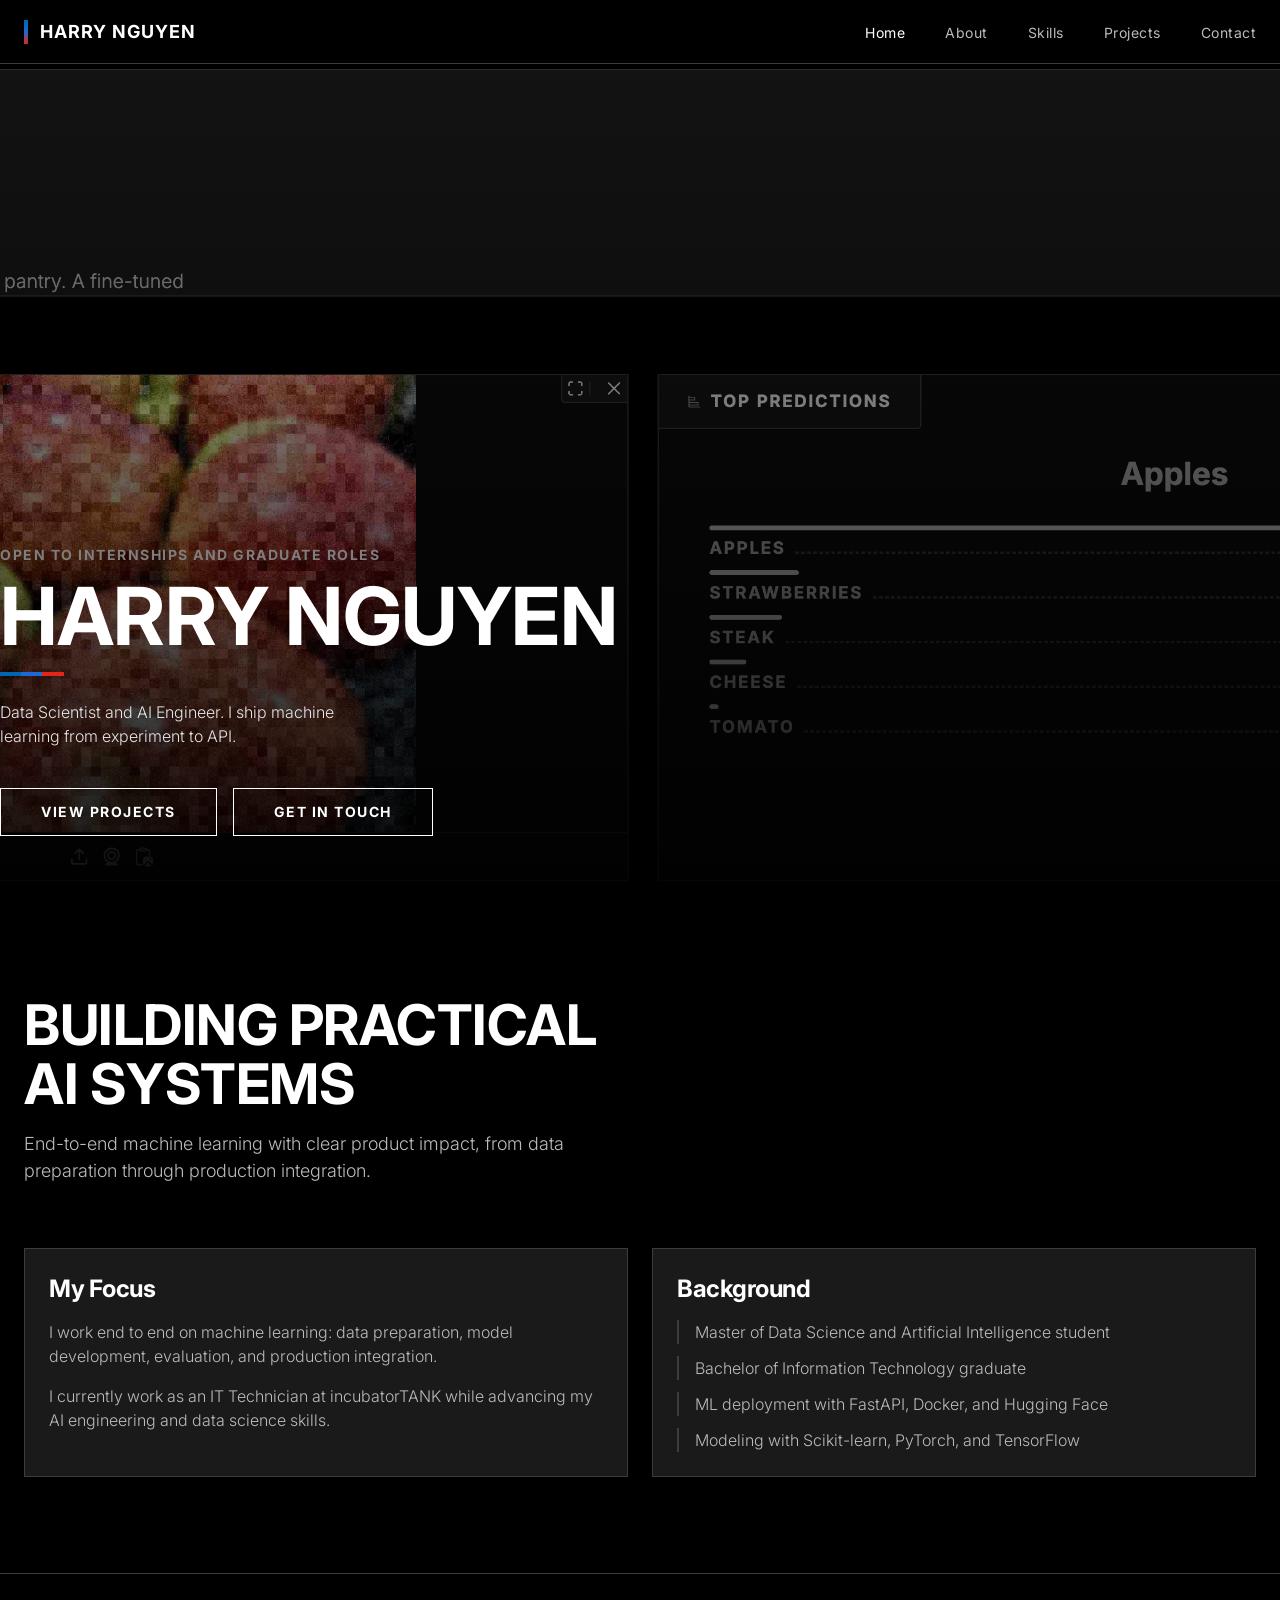
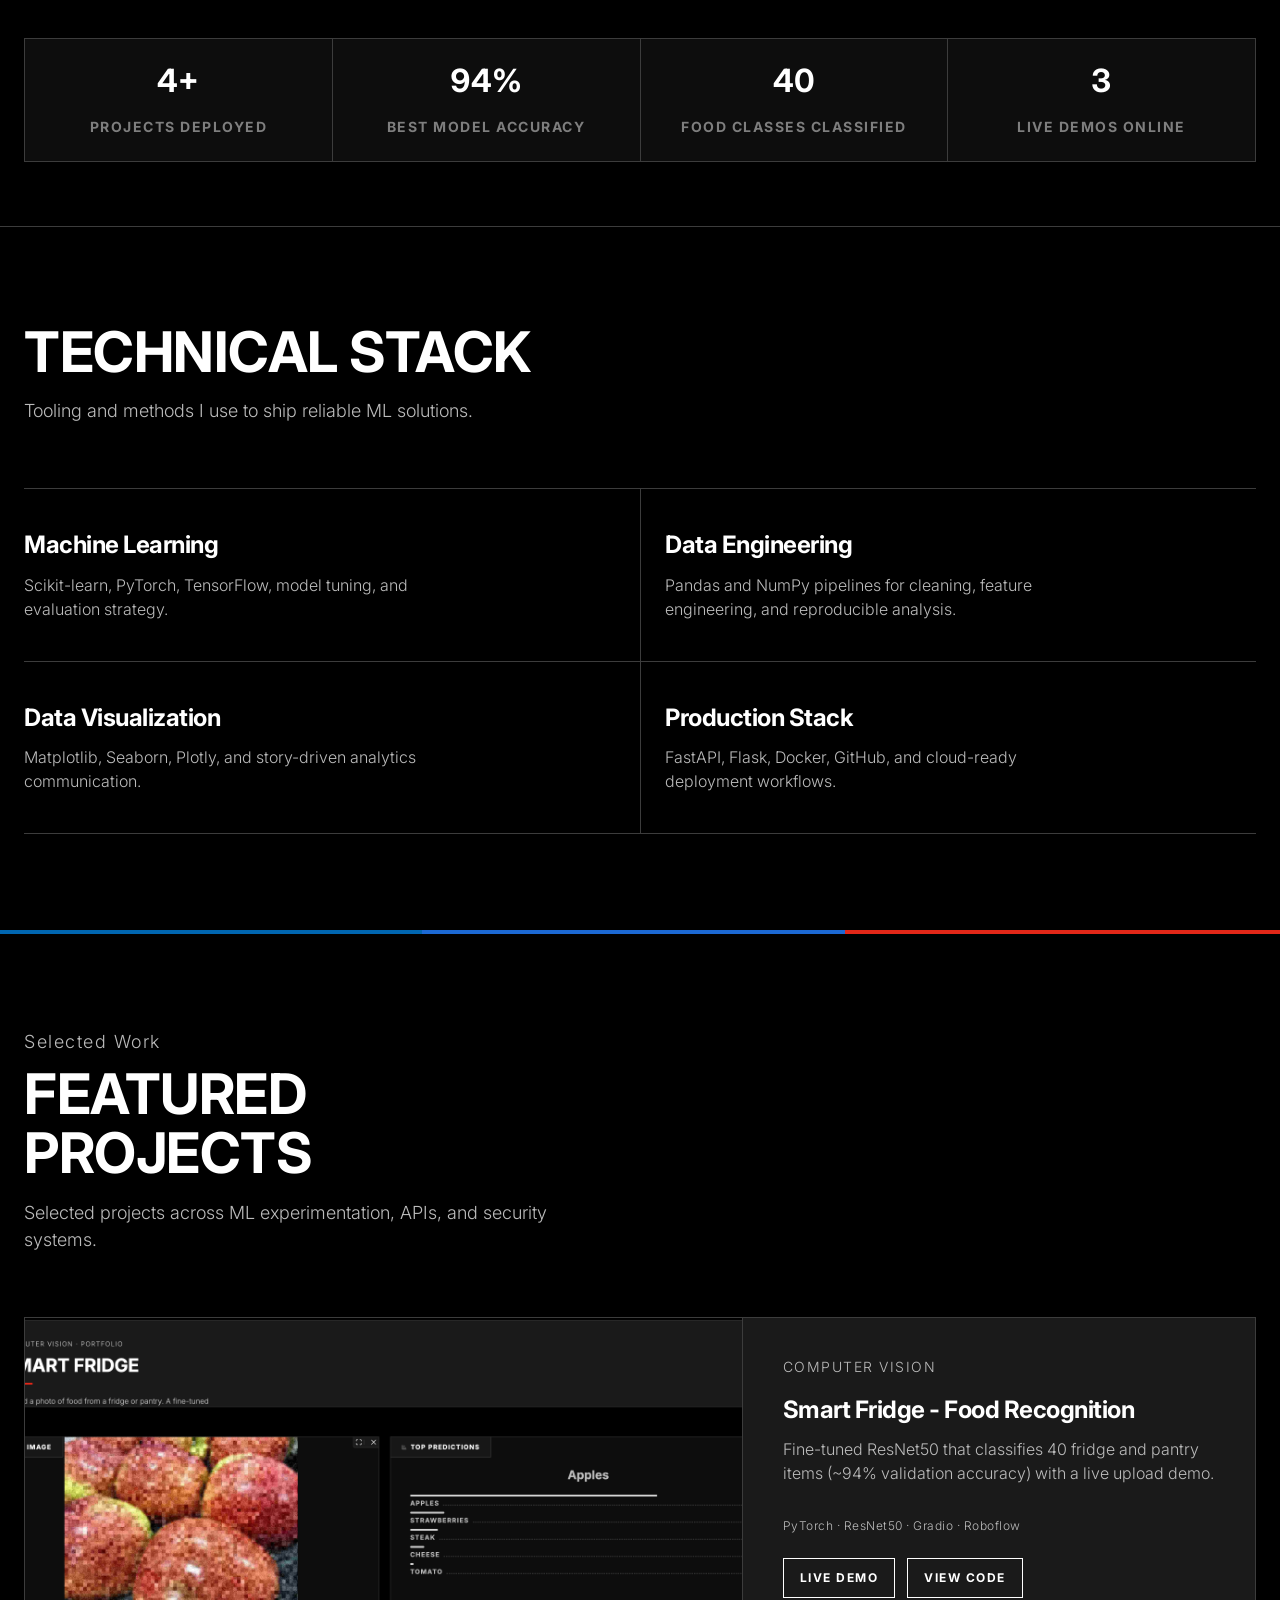
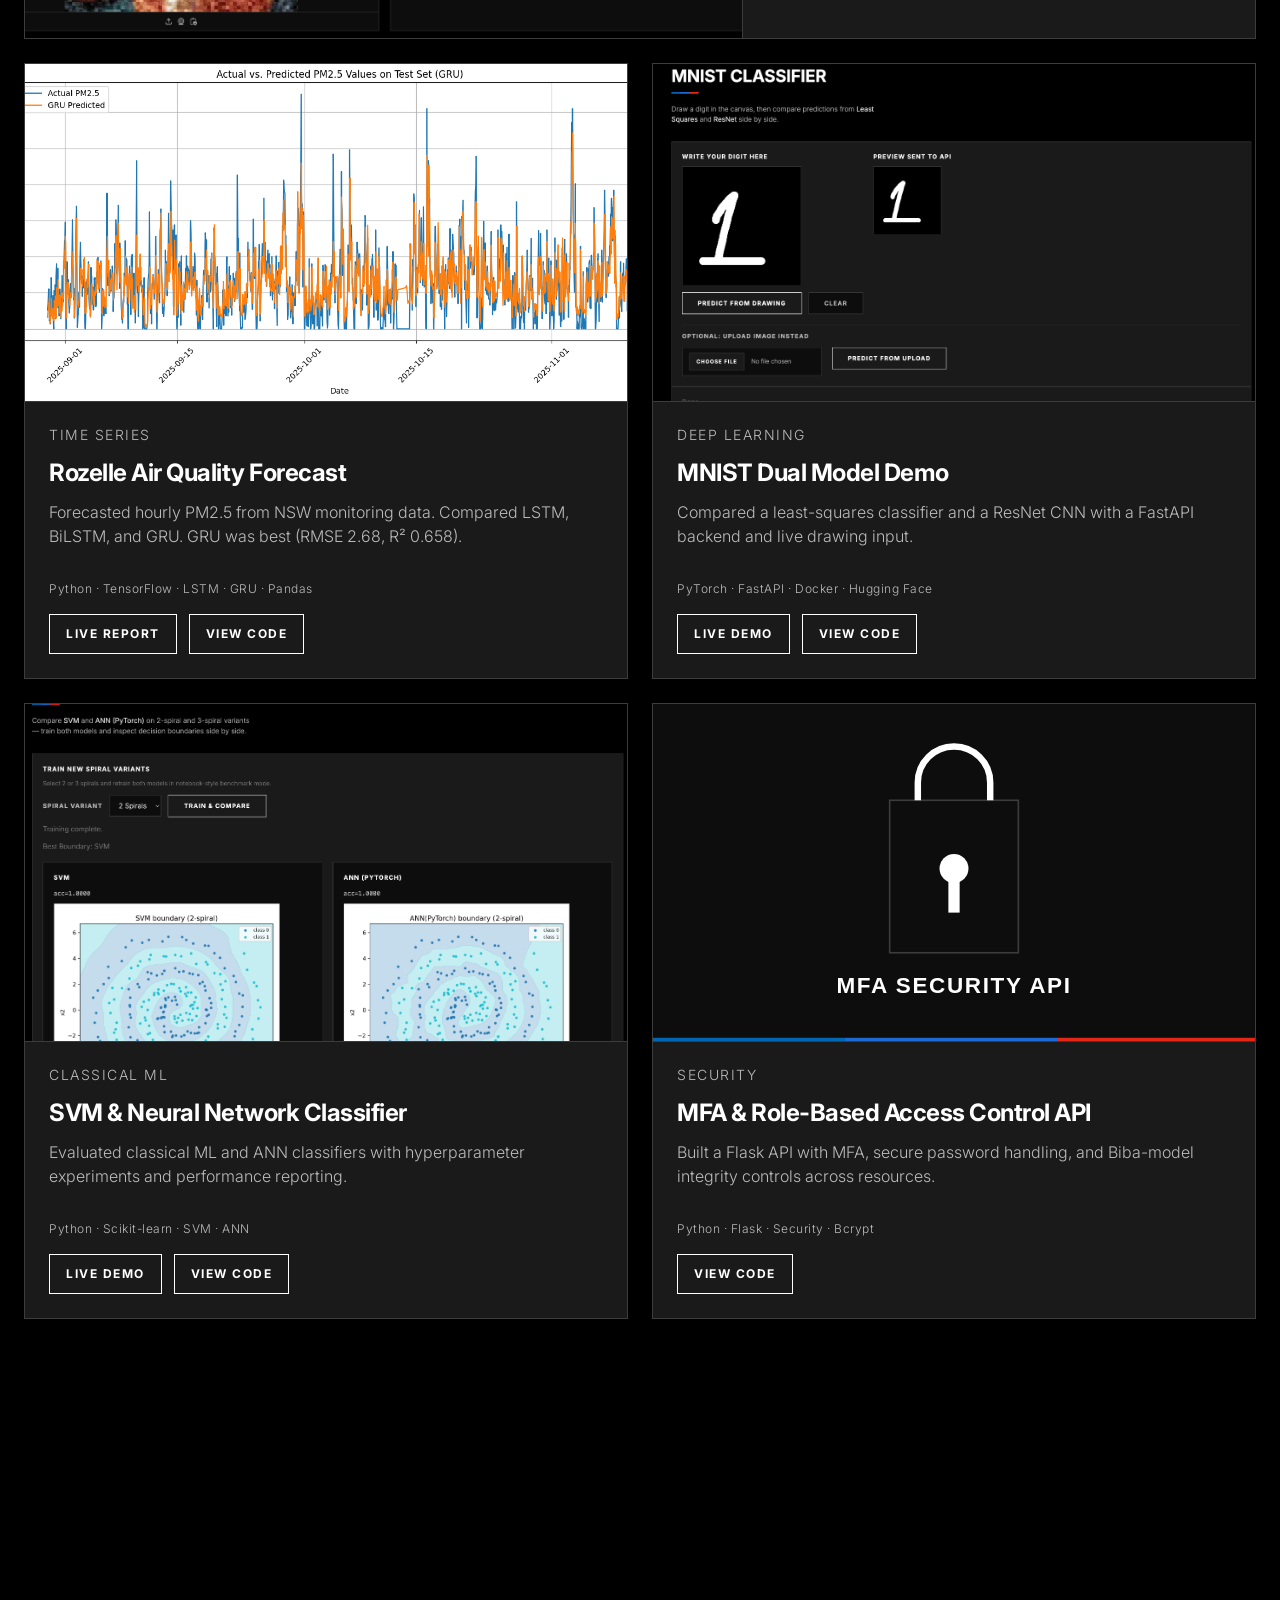
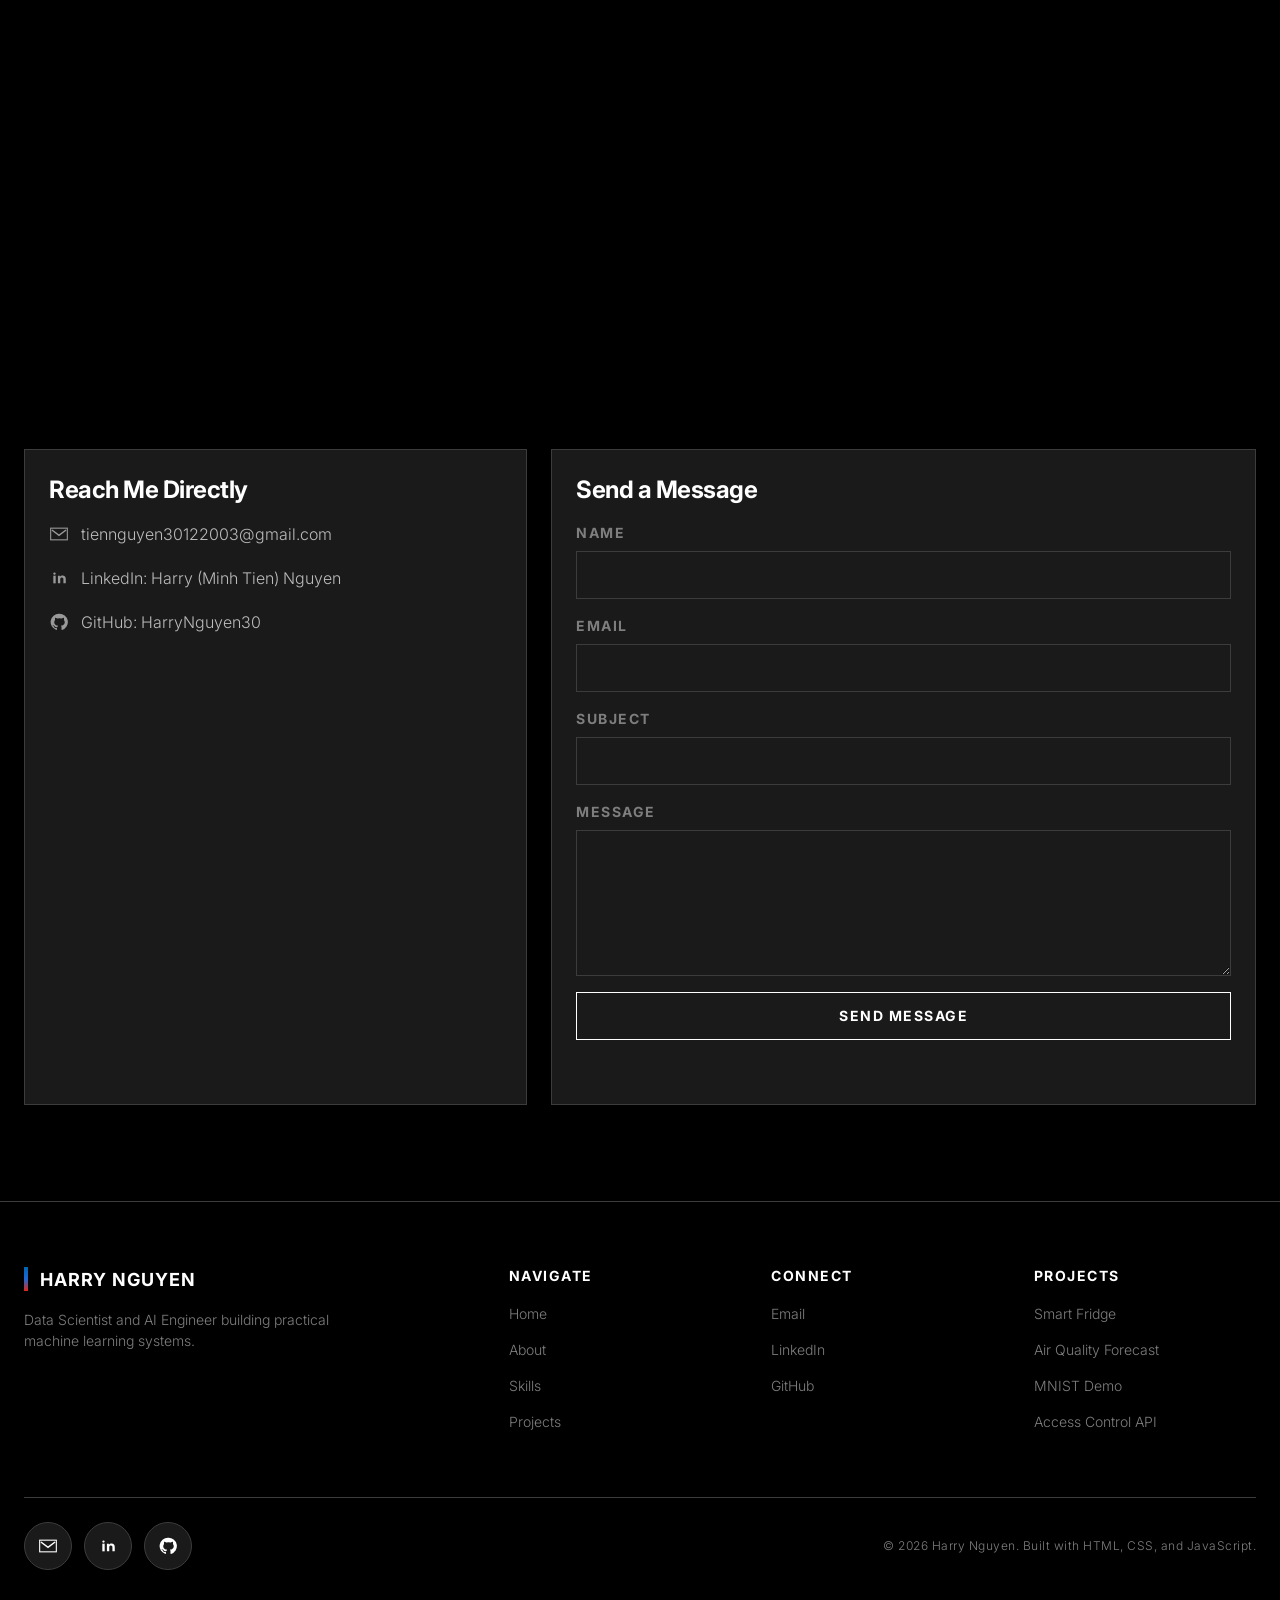
==== commit 08dcab42: "new project" ====
--- a/index.html
+++ b/index.html
@@ -188,6 +188,22 @@
         <div class="projects-grid">
           <article class="feature-photo-card reveal">
             <div class="card-image">
+              <img src="images/project-air-quality.png" alt="GRU actual versus predicted hourly PM2.5 at Rozelle" width="1600" height="900" loading="lazy">
+            </div>
+            <div class="card-body">
+              <p class="label-uppercase">Time Series</p>
+              <h3>Rozelle Air Quality Forecast</h3>
+              <p>Forecasted hourly PM2.5 from NSW monitoring data. Compared LSTM, BiLSTM, and GRU. GRU was best (RMSE 2.68, R² 0.658).</p>
+              <p class="project-tags">Python · TensorFlow · LSTM · GRU · Pandas</p>
+              <div class="project-actions">
+                <a href="projects/air-quality/" class="btn">Live Report</a>
+                <a href="https://github.com/HarryNguyen30/AirQualityForecast" target="_blank" rel="noopener noreferrer" class="btn btn-secondary">View Code</a>
+              </div>
+            </div>
+          </article>
+
+          <article class="feature-photo-card reveal">
+            <div class="card-image">
               <img src="images/project-mnist.png" alt="MNIST dual model demo preview" width="800" height="420" loading="lazy">
             </div>
             <div class="card-body">
@@ -332,6 +348,7 @@
           <h4>Projects</h4>
           <ul>
             <li><a href="https://huggingface.co/spaces/MinhTien30122003/smart-fridge" target="_blank" rel="noopener noreferrer">Smart Fridge</a></li>
+            <li><a href="projects/air-quality/">Air Quality Forecast</a></li>
             <li><a href="https://huggingface.co/spaces/MinhTien30122003/MNIST_Demo" target="_blank" rel="noopener noreferrer">MNIST Demo</a></li>
             <li><a href="https://github.com/HarryNguyen30/Security_Access-control" target="_blank" rel="noopener noreferrer">Access Control API</a></li>
           </ul>
--- a/static/css/layout.css
+++ b/static/css/layout.css
@@ -175,7 +175,7 @@
 
 .projects-grid {
   display: grid;
-  grid-template-columns: repeat(3, minmax(0, 1fr));
+  grid-template-columns: repeat(2, minmax(0, 1fr));
   gap: var(--spacing-lg);
 }
 
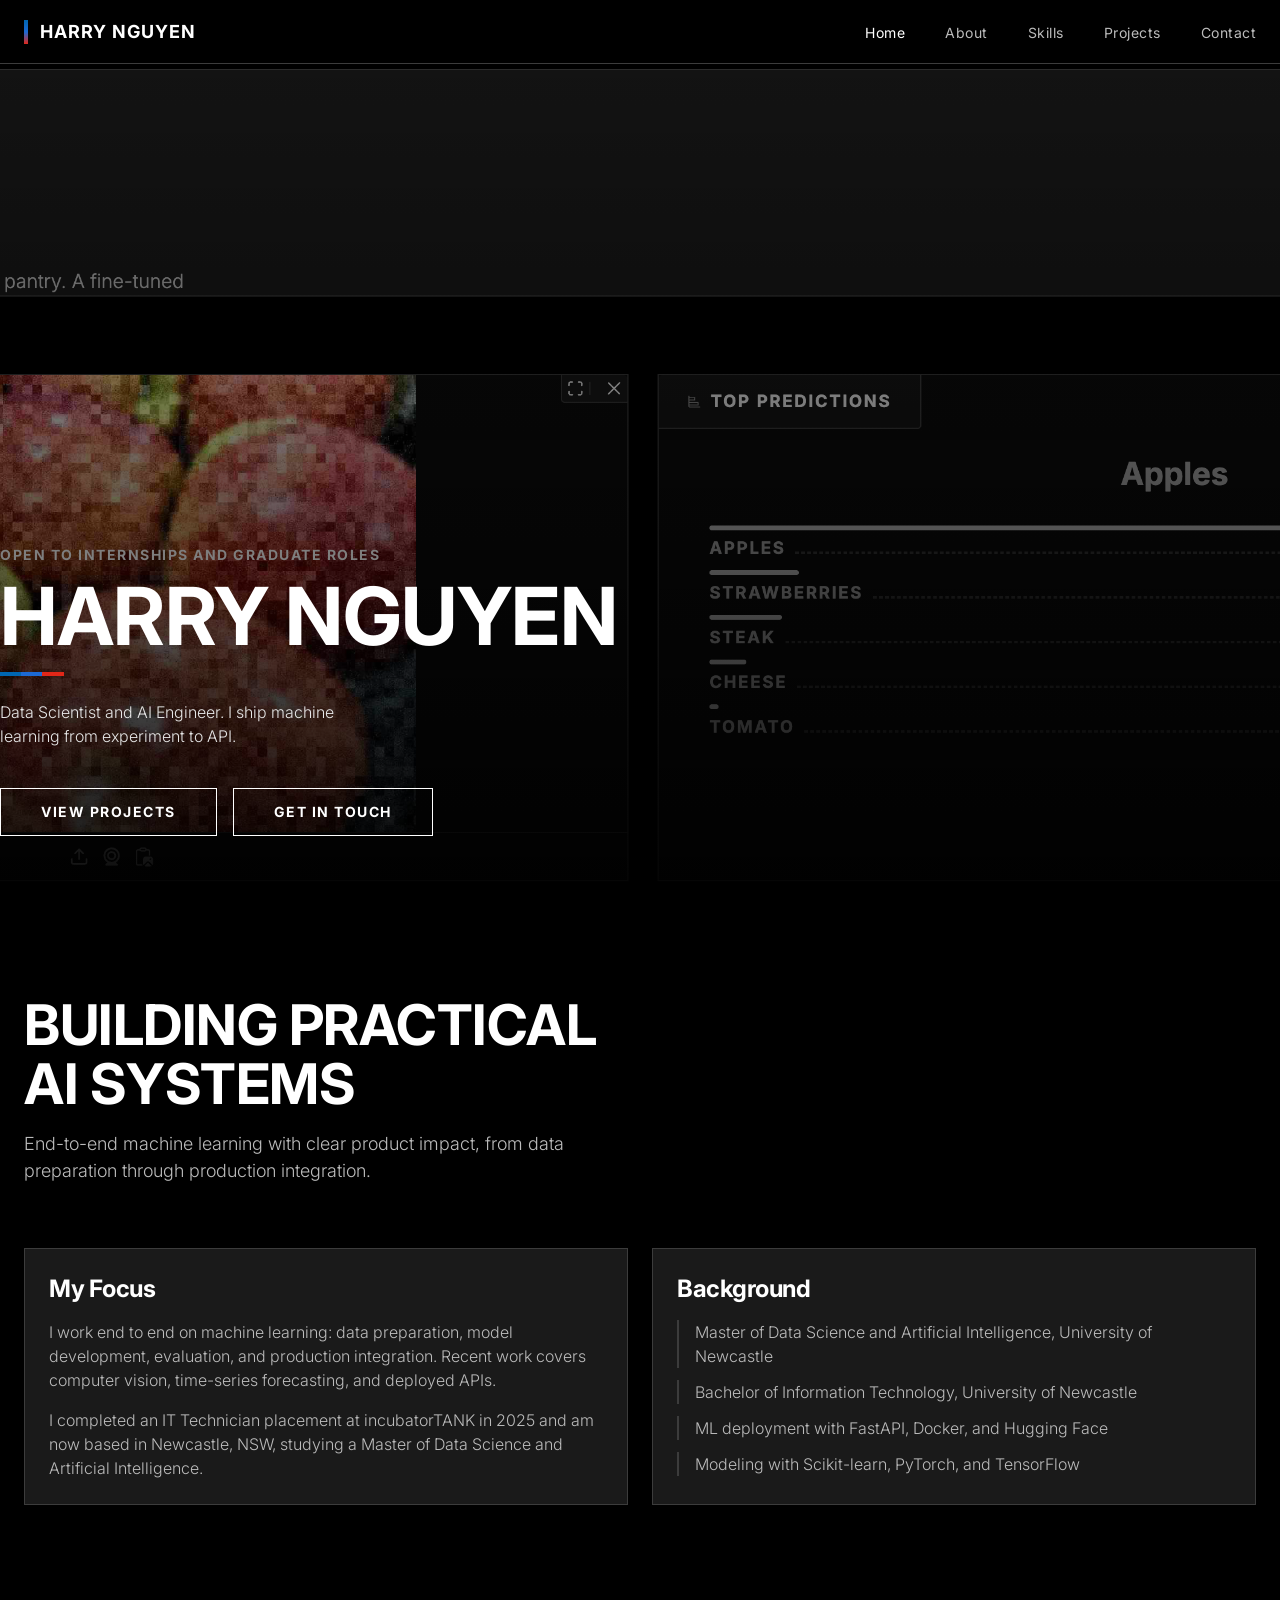
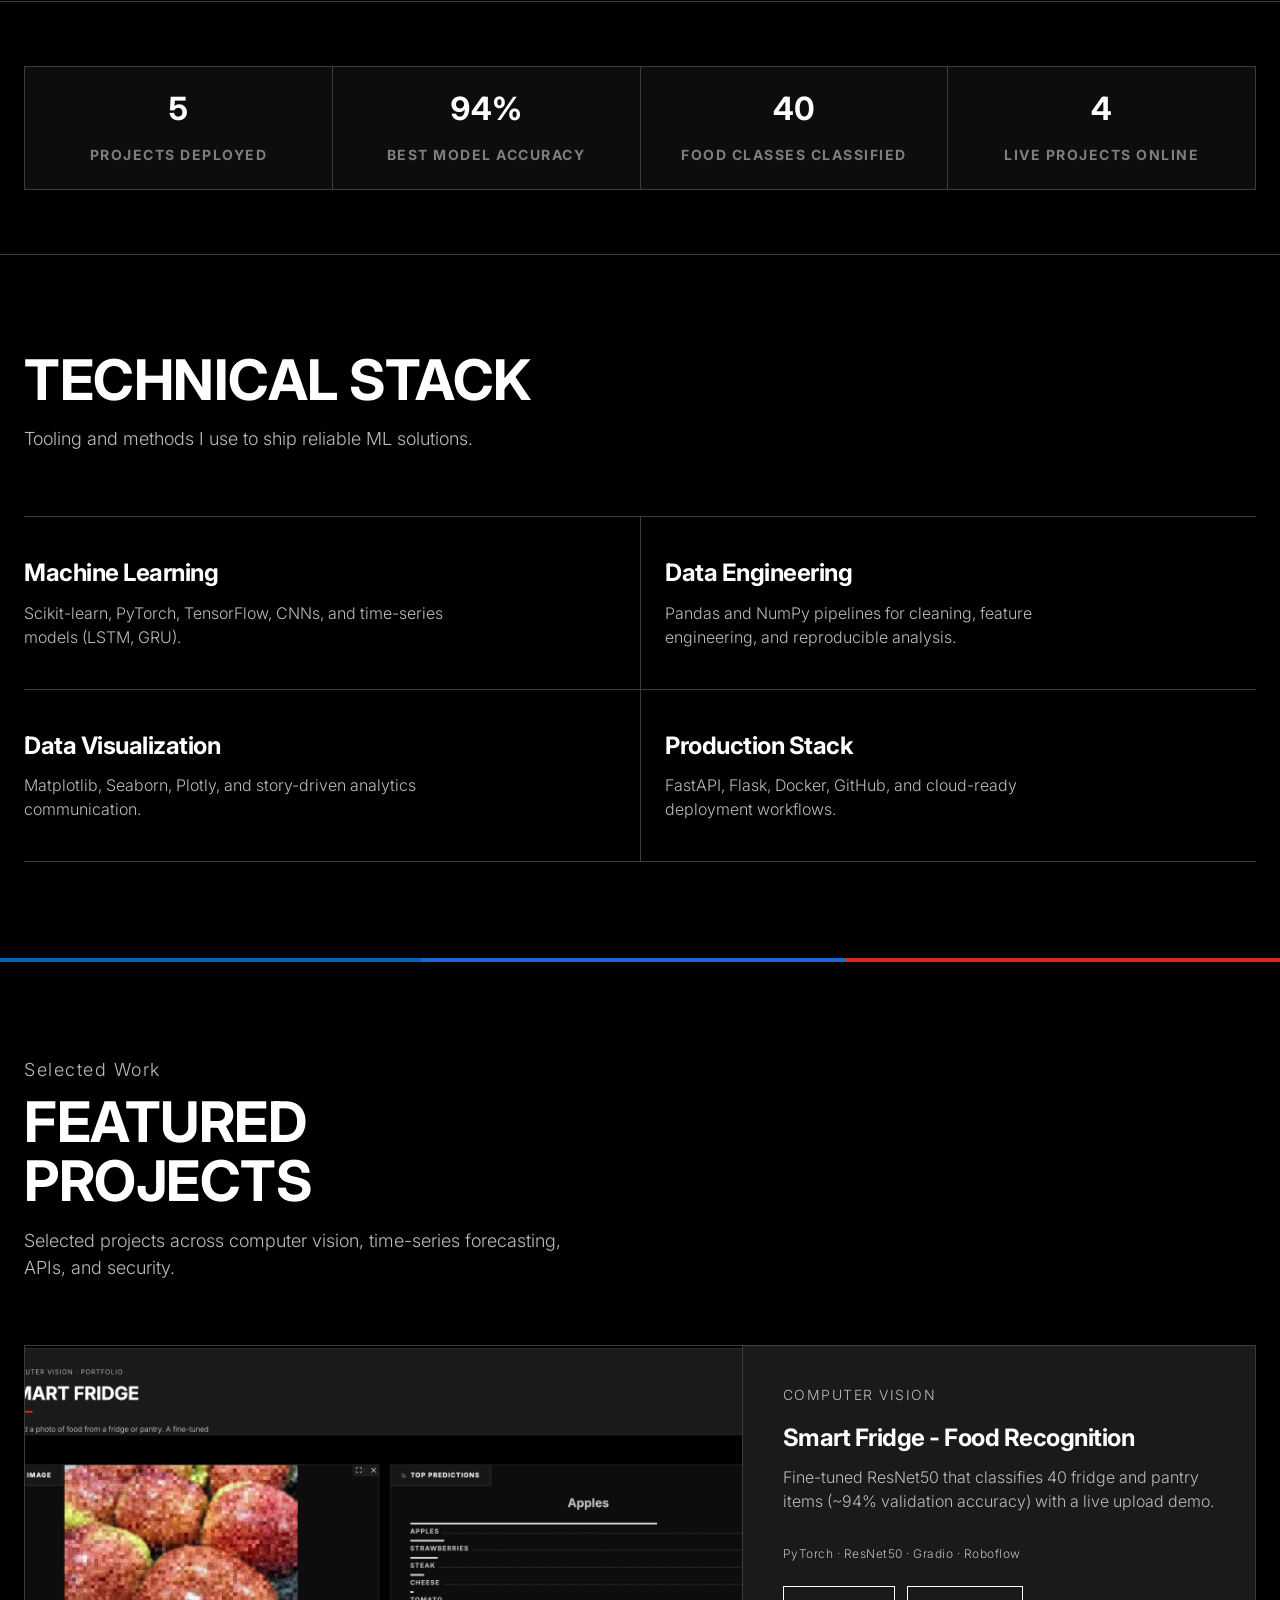
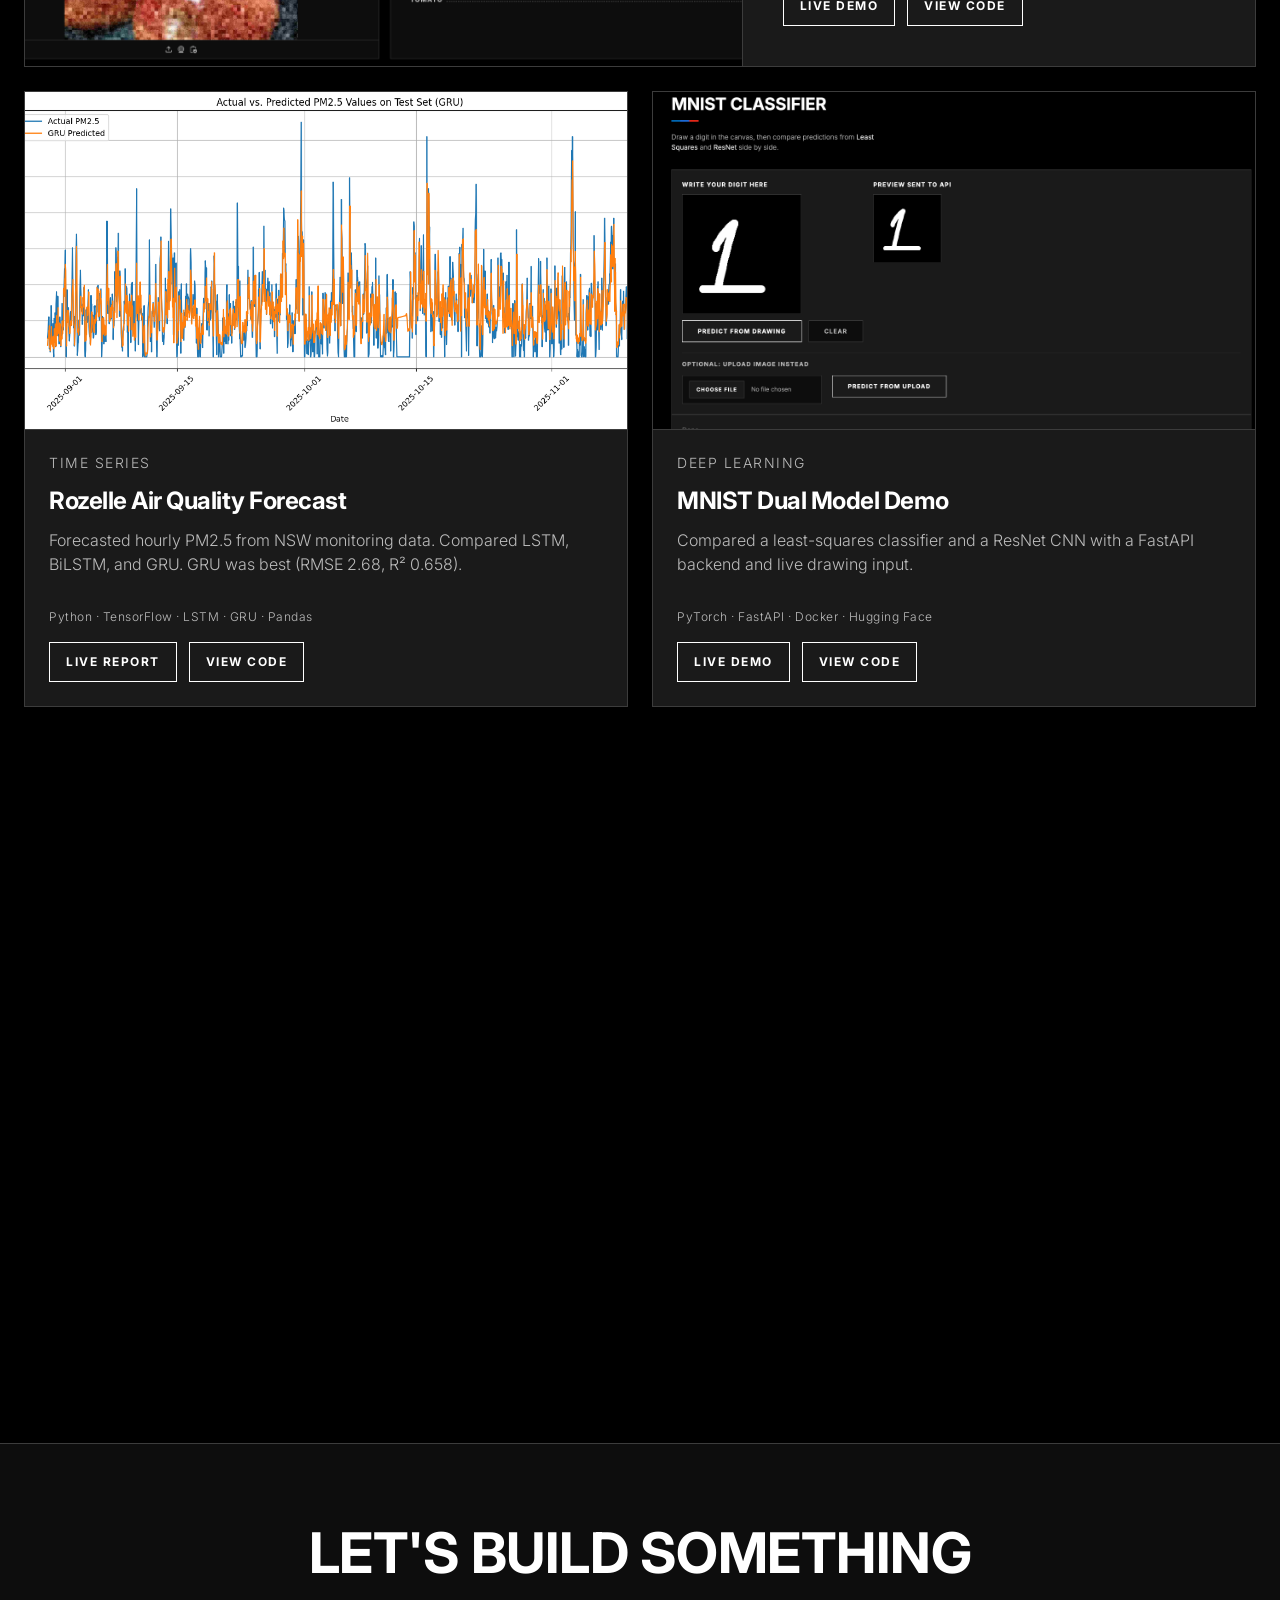
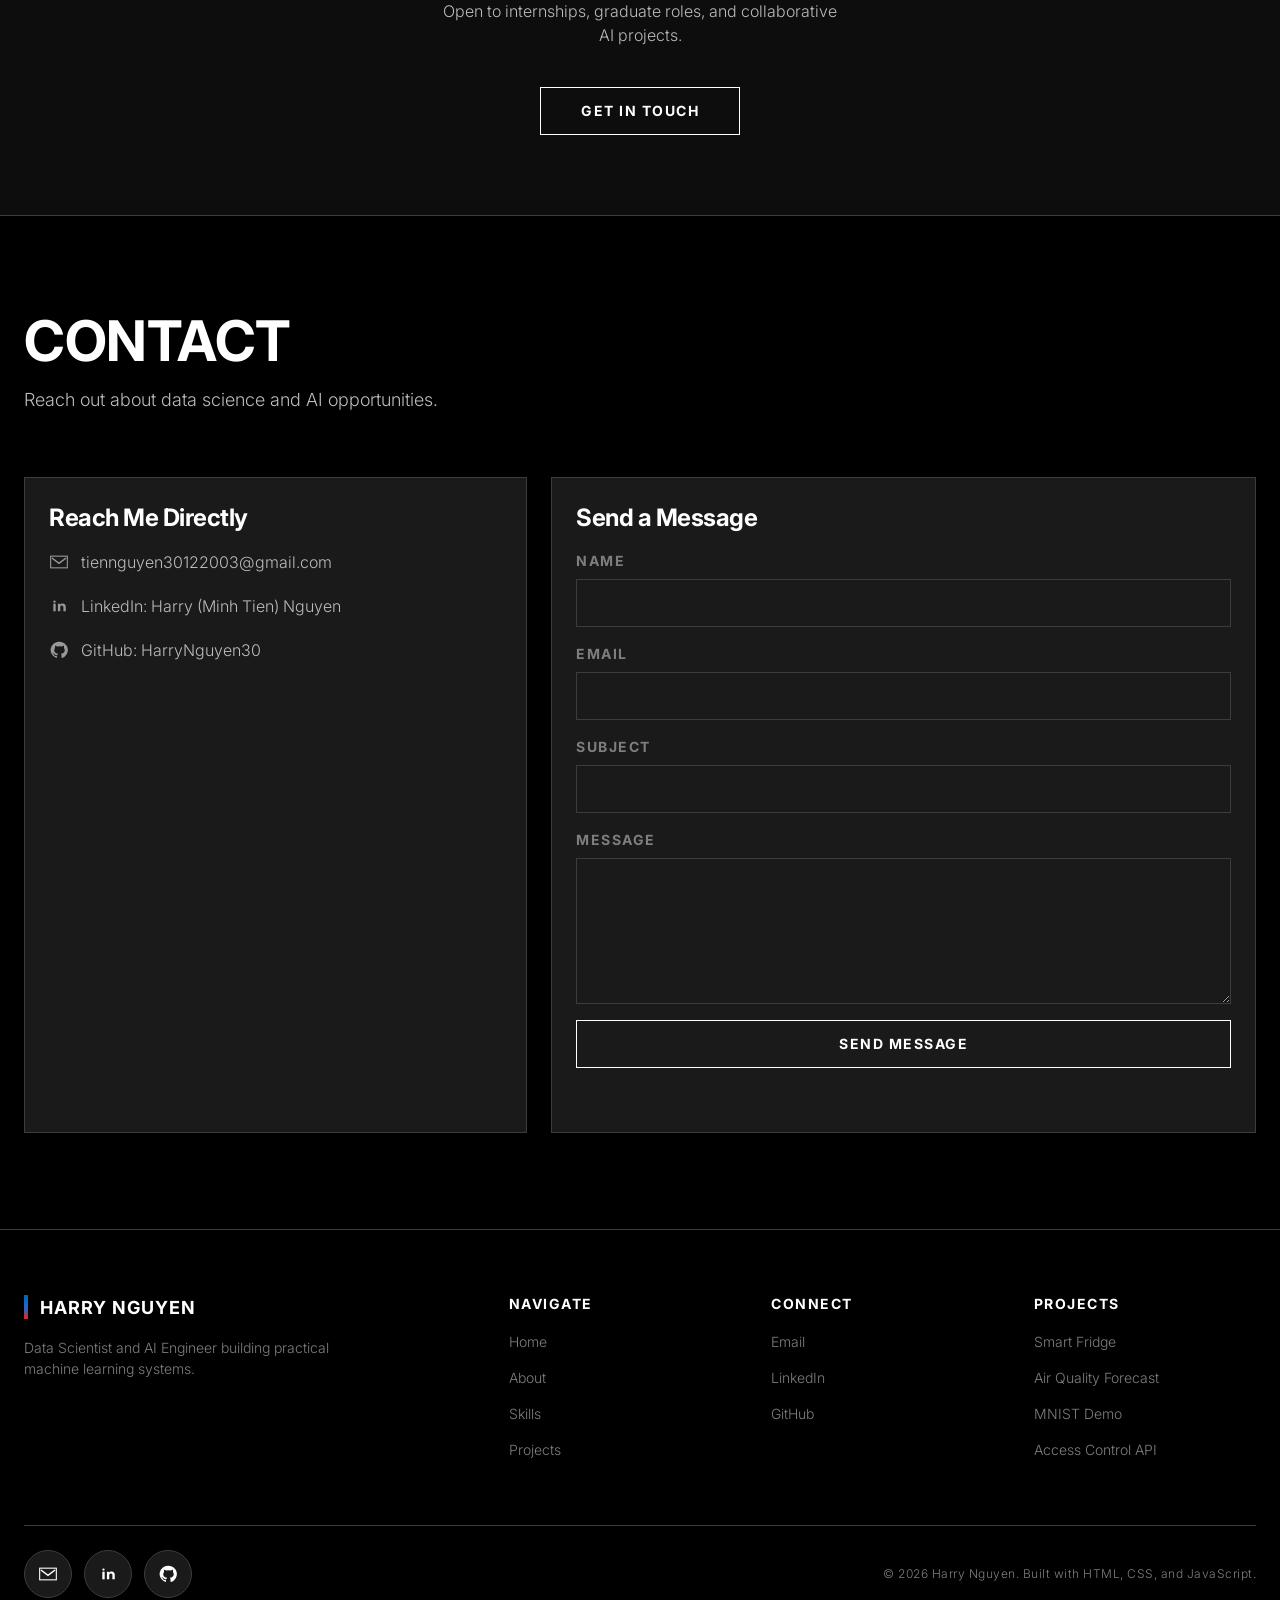
==== commit f394837e: "Update" ====
--- a/index.html
+++ b/index.html
@@ -90,17 +90,17 @@
           <article class="card reveal">
             <h3>My Focus</h3>
             <p>
-              I work end to end on machine learning: data preparation, model development, evaluation, and production integration.
-            </p>
-            <p>
-              I currently work as an IT Technician at incubatorTANK while advancing my AI engineering and data science skills.
+              I work end to end on machine learning: data preparation, model development, evaluation, and production integration. Recent work covers computer vision, time-series forecasting, and deployed APIs.
+            </p>
+            <p>
+              I completed an IT Technician placement at incubatorTANK in 2025 and am now based in Newcastle, NSW, studying a Master of Data Science and Artificial Intelligence.
             </p>
           </article>
           <article class="card reveal">
             <h3>Background</h3>
             <ul class="check-list">
-              <li>Master of Data Science and Artificial Intelligence student</li>
-              <li>Bachelor of Information Technology graduate</li>
+              <li>Master of Data Science and Artificial Intelligence, University of Newcastle</li>
+              <li>Bachelor of Information Technology, University of Newcastle</li>
               <li>ML deployment with FastAPI, Docker, and Hugging Face</li>
               <li>Modeling with Scikit-learn, PyTorch, and TensorFlow</li>
             </ul>
@@ -113,7 +113,7 @@
       <div class="container">
         <div class="spec-grid reveal">
           <div class="spec-cell">
-            <p class="spec-value">4+</p>
+            <p class="spec-value">5</p>
             <p class="spec-label">Projects Deployed</p>
           </div>
           <div class="spec-cell">
@@ -125,8 +125,8 @@
             <p class="spec-label">Food Classes Classified</p>
           </div>
           <div class="spec-cell">
-            <p class="spec-value">3</p>
-            <p class="spec-label">Live Demos Online</p>
+            <p class="spec-value">4</p>
+            <p class="spec-label">Live Projects Online</p>
           </div>
         </div>
       </div>
@@ -141,7 +141,7 @@
         <ul class="skills-strip reveal">
           <li>
             <h3>Machine Learning</h3>
-            <p>Scikit-learn, PyTorch, TensorFlow, model tuning, and evaluation strategy.</p>
+            <p>Scikit-learn, PyTorch, TensorFlow, CNNs, and time-series models (LSTM, GRU).</p>
           </li>
           <li>
             <h3>Data Engineering</h3>
@@ -166,7 +166,7 @@
         <div class="section-title reveal">
           <p class="label-uppercase">Selected Work</p>
           <h2 id="projects-heading">Featured Projects</h2>
-          <p>Selected projects across ML experimentation, APIs, and security systems.</p>
+          <p>Selected projects across computer vision, time-series forecasting, APIs, and security.</p>
         </div>
 
         <article class="feature-photo-card feature-photo-card--featured reveal">
@@ -378,6 +378,16 @@
       "name": "Harry Nguyen",
       "jobTitle": "Data Scientist and AI Engineer",
       "url": "https://harrynguyen30.github.io/harrynguyen.github.io/",
+      "address": {
+        "@type": "PostalAddress",
+        "addressLocality": "Newcastle",
+        "addressRegion": "NSW",
+        "addressCountry": "AU"
+      },
+      "alumniOf": {
+        "@type": "CollegeOrUniversity",
+        "name": "University of Newcastle"
+      },
       "sameAs": [
         "https://github.com/HarryNguyen30",
         "https://www.linkedin.com/in/mtiennguyen/"
